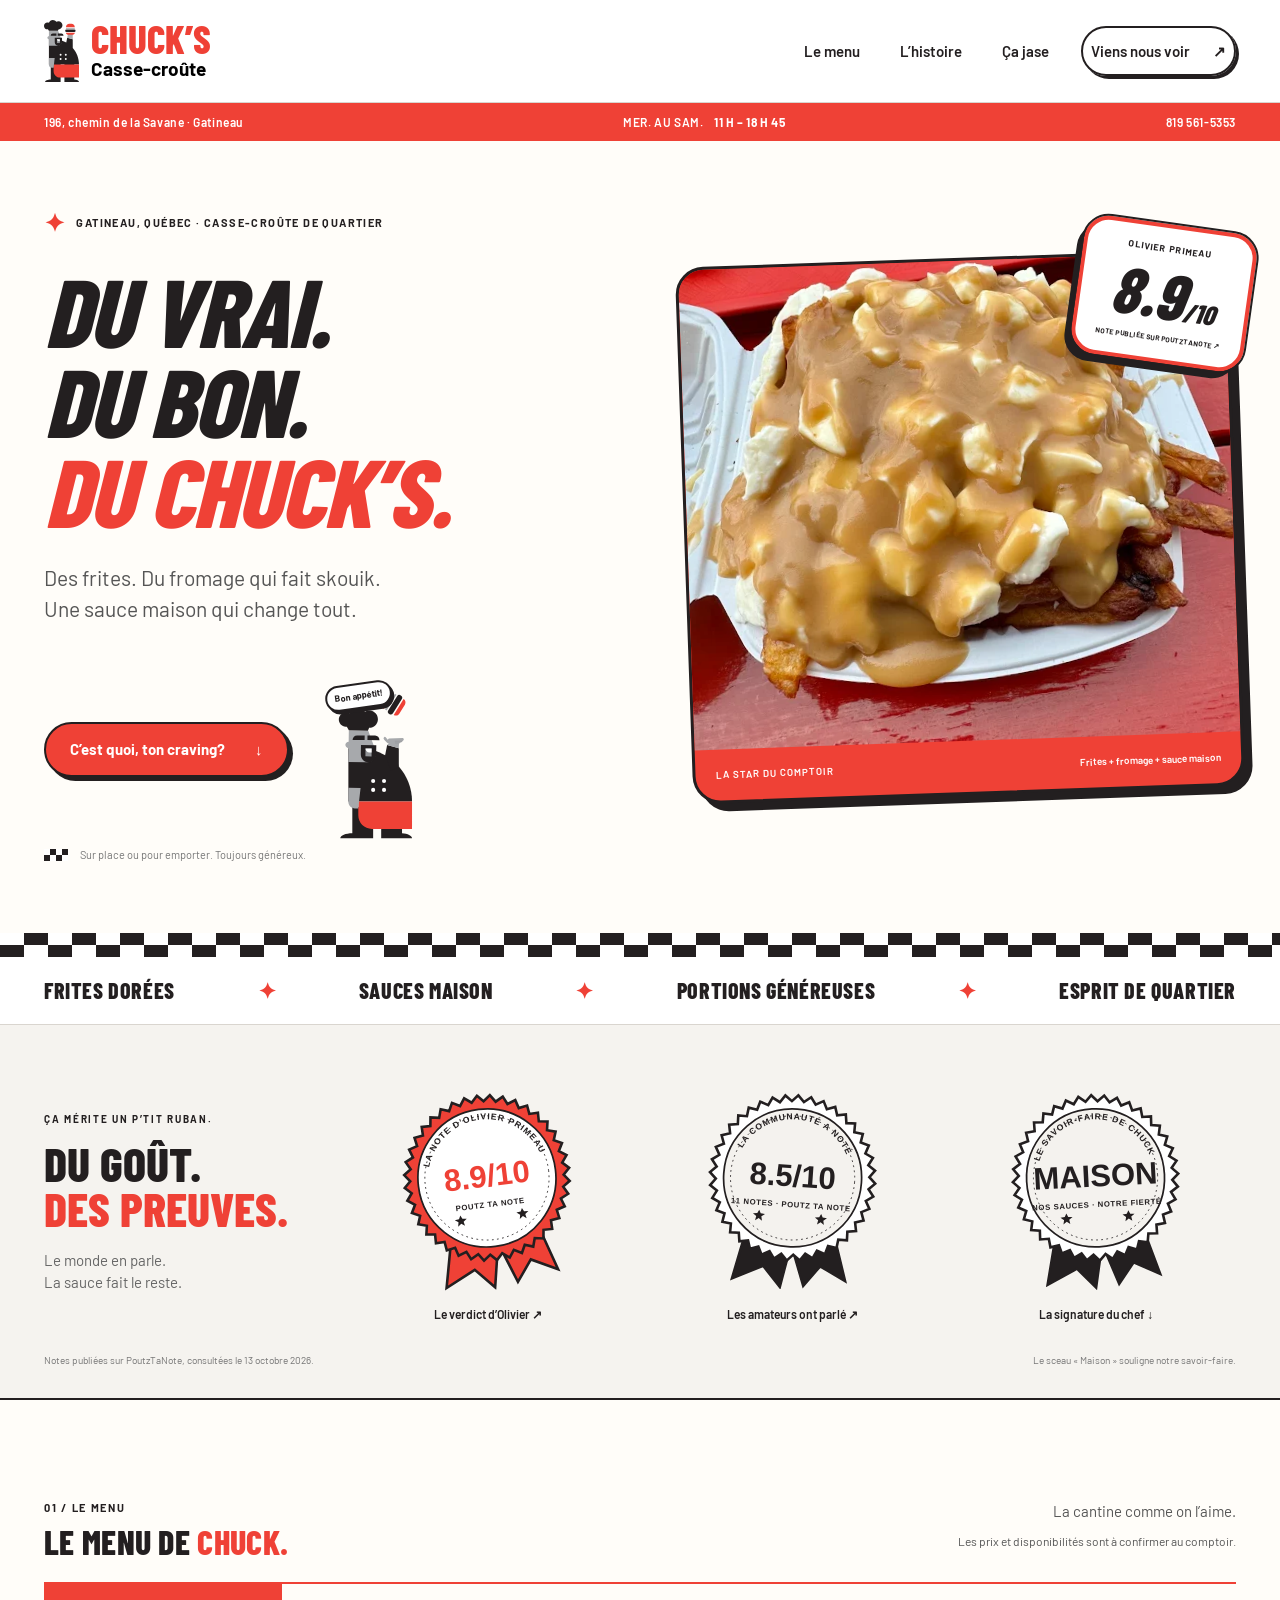
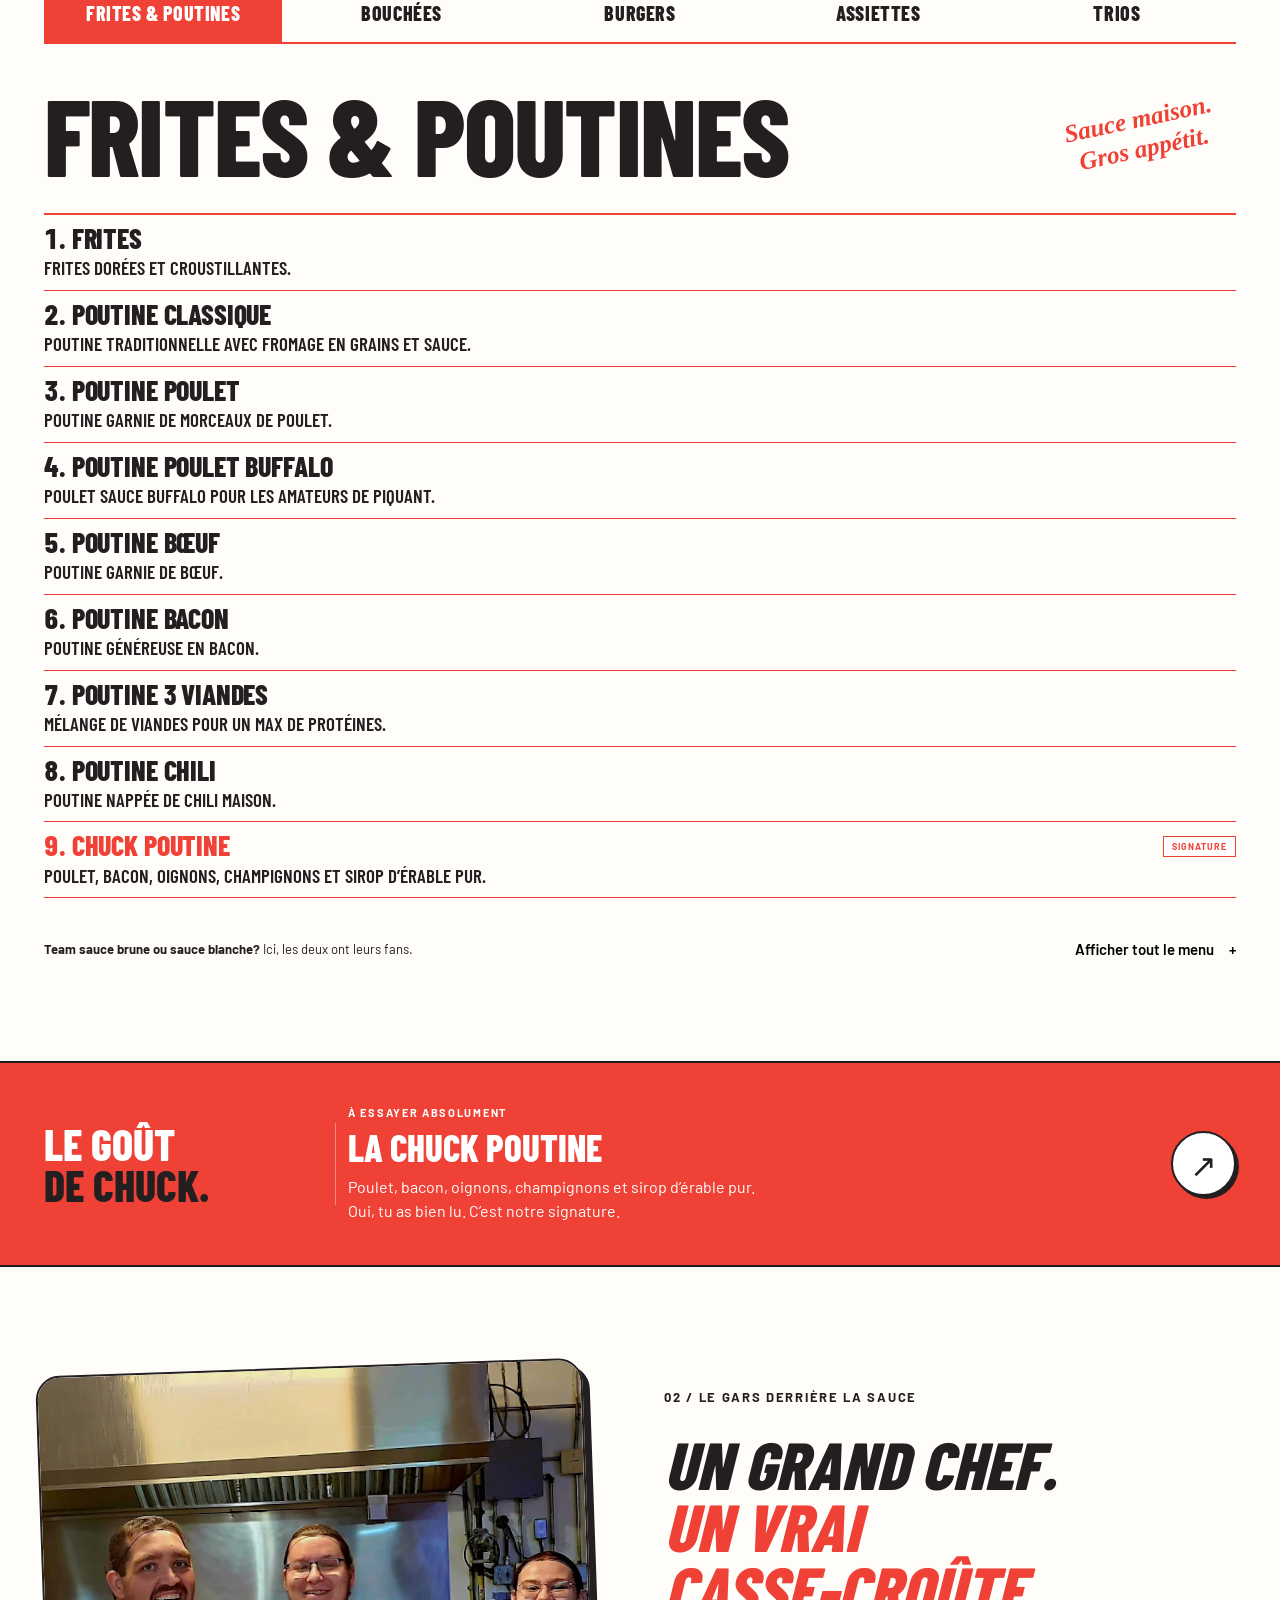
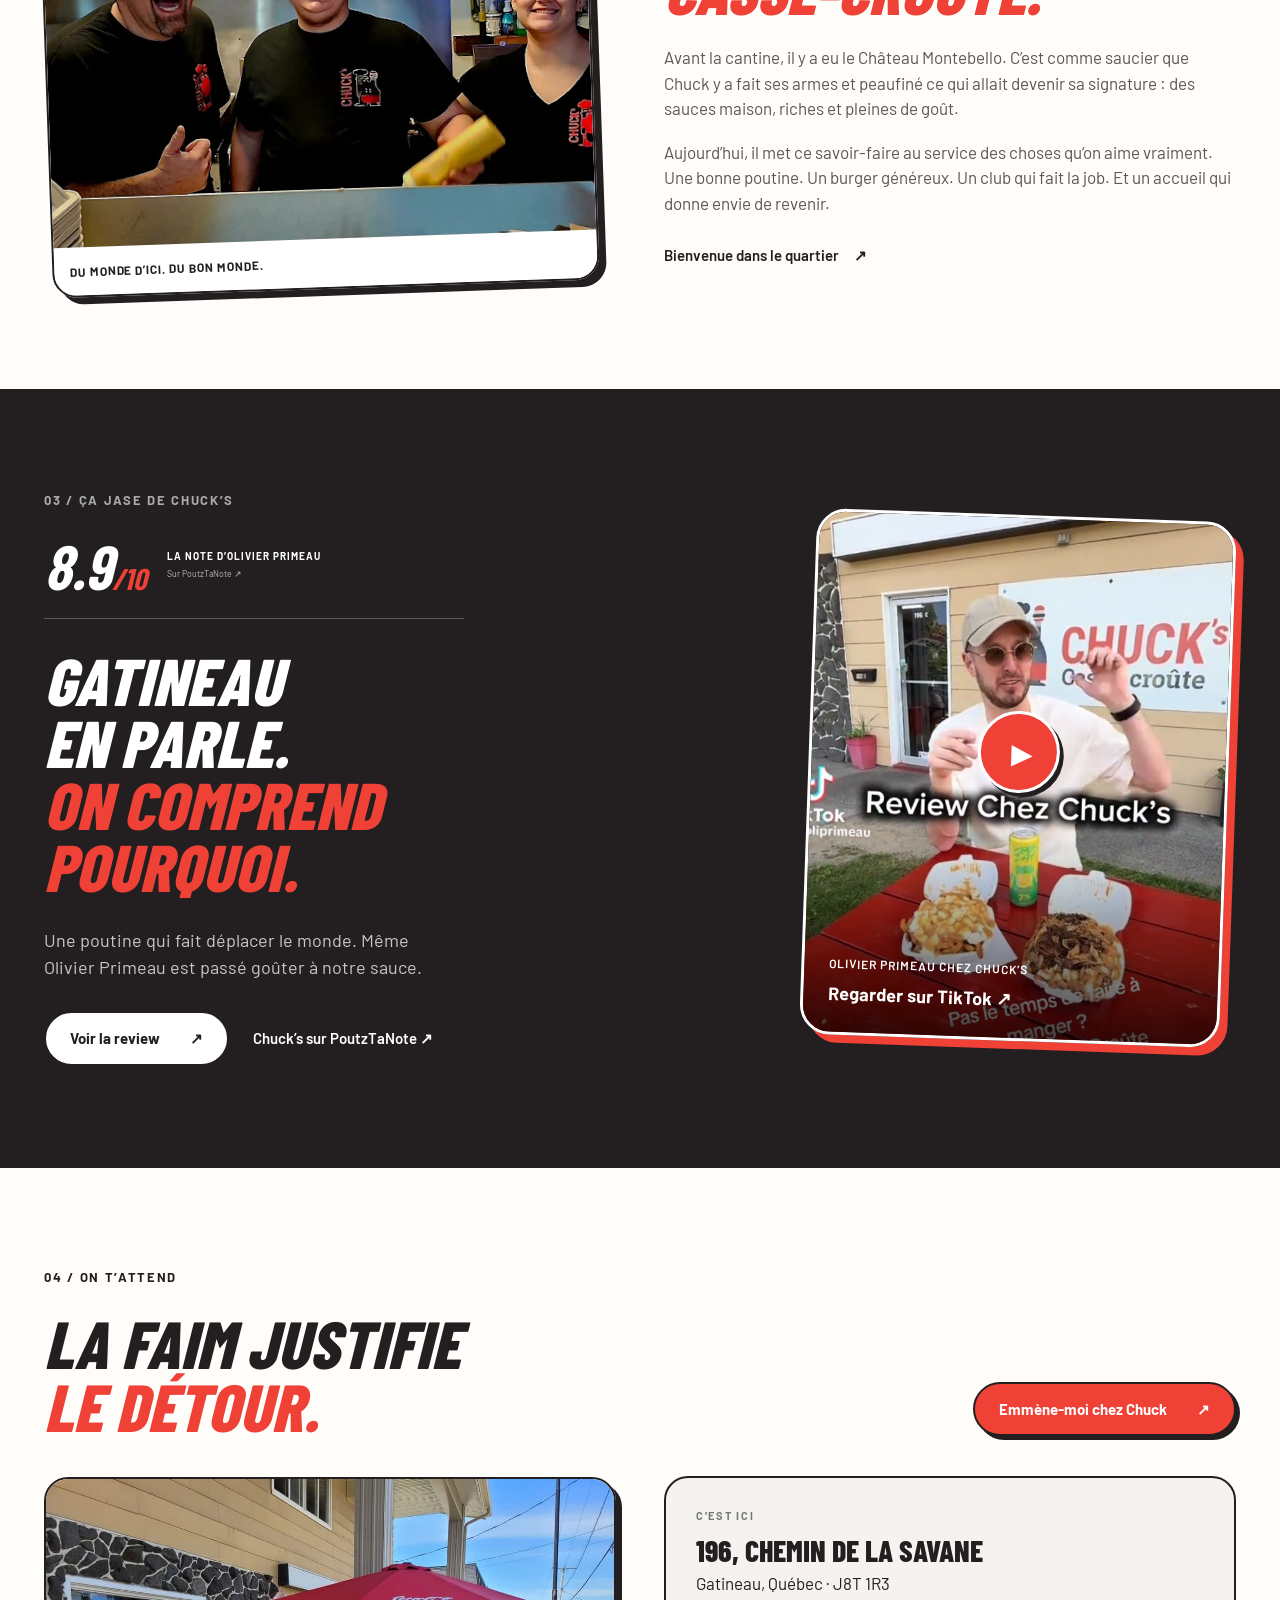
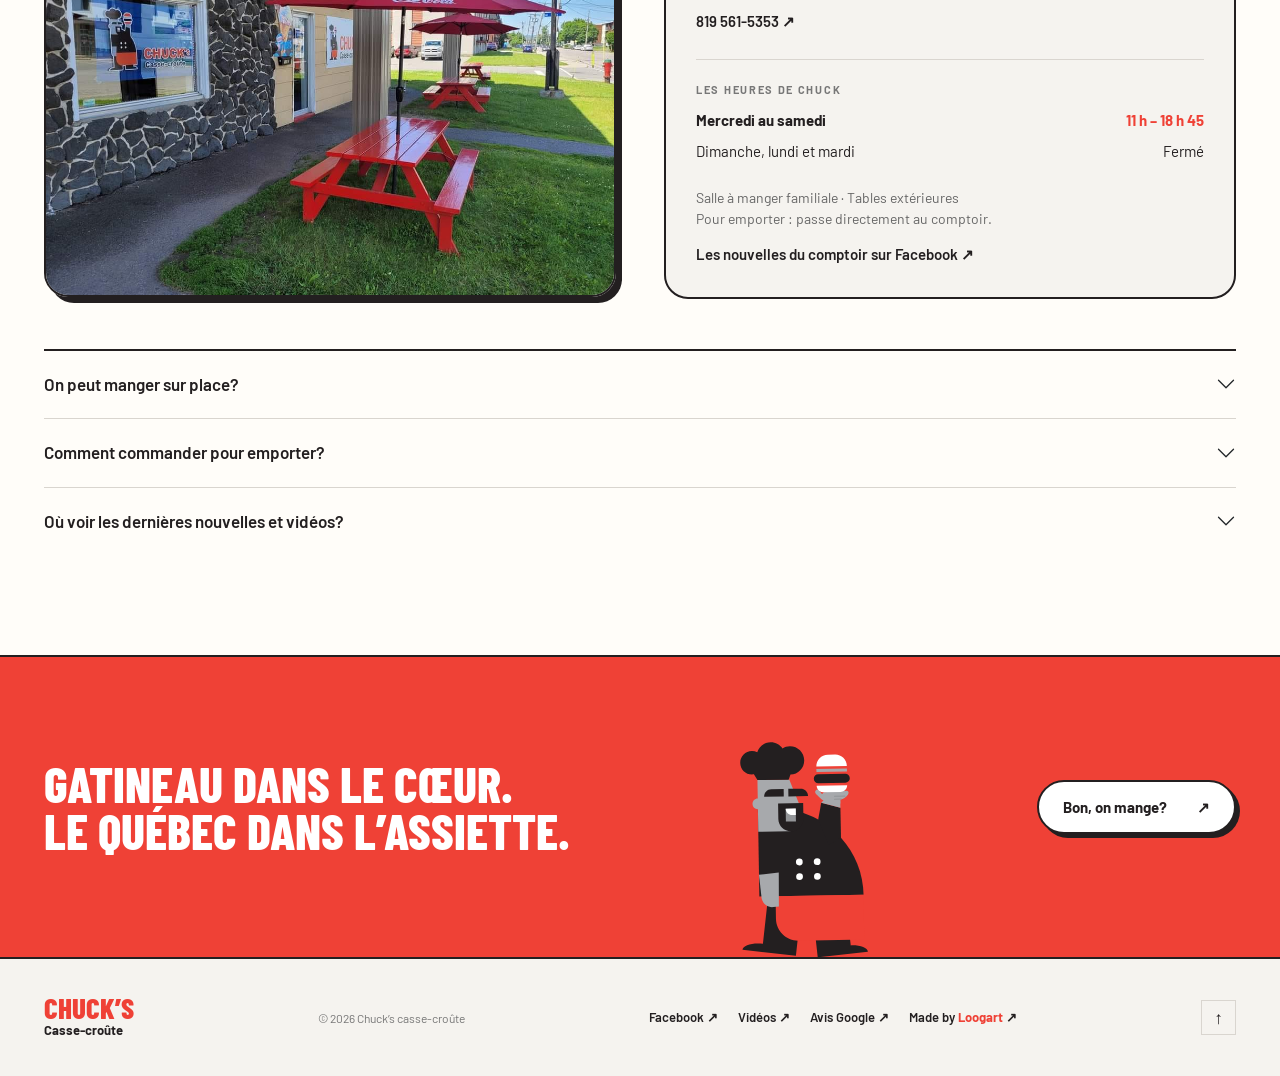
==== index.html @ 61b22433 "Launch Chuck’s casse-croûte website with animated branding" ====
<!doctype html>
<html lang="fr-CA">
  <head>
    <meta charset="utf-8">
    <meta name="viewport" content="width=device-width, initial-scale=1">
    <meta name="theme-color" content="#ef4136">
    <title>Chuck’s casse-croûte — Une fierté de l’Outaouais</title>
    <meta name="description" content="Poutines, burgers et sauces maison à Gatineau. Découvrez le menu de Chuck’s au 196 chemin de la Savane. Mercredi au samedi, 11 h à 18 h 45.">
    <link rel="icon" href="assets/chef-original.svg" type="image/svg+xml">
    <link rel="stylesheet" href="vendor/bootstrap/bootstrap.min.css">
    <link rel="stylesheet" href="fonts.css">
    <link rel="stylesheet" href="style.css">
    <script type="application/ld+json">{"@context": "https://schema.org", "@type": "Restaurant", "name": "Chuck’s casse-croûte", "servesCuisine": "Québécoise", "telephone": "+1-819-561-5353", "address": {"@type": "PostalAddress", "streetAddress": "196 chemin de la Savane", "addressLocality": "Gatineau", "addressRegion": "QC", "postalCode": "J8T 1R3", "addressCountry": "CA"}, "openingHoursSpecification": {"@type": "OpeningHoursSpecification", "dayOfWeek": ["Wednesday", "Thursday", "Friday", "Saturday"], "opens": "11:00", "closes": "18:45"}, "sameAs": ["https://www.facebook.com/chuckscassecroute"]}</script>
    <noscript>
      <style>.menu-tabs,#all-menu,.motion-toggle{display:none!important}.tab-content>.tab-pane,.menu-panel-title[hidden]{display:block!important;opacity:1!important}.navbar-collapse{display:block!important}.accordion-collapse{display:block!important}</style>
    </noscript>
  </head>
  <body>
    <a class="skip" href="#menu">Aller au menu</a>
    <!-- NAVIGATION: Bootstrap navbar and mobile collapse -->
    <header class="site-header sticky-top">
      <nav class="navbar navbar-expand-lg" aria-label="Navigation principale">
        <div class="container">
          <a class="navbar-brand brand" href="#" aria-label="Chuck’s casse-croûte, accueil">
            <span class="brand-character"><img class="brand-chef brand-chef-still" src="assets/chef-original.svg" alt="" width="35" height="62"><img class="brand-chef brand-chef-hover" src="assets/chef-hover.svg" alt="" aria-hidden="true" width="35" height="62"></span>
            <span><b>CHUCK’S</b><small>Casse-croûte</small></span>
          </a>
          <button class="navbar-toggler" type="button" data-bs-toggle="collapse" data-bs-target="#main-nav" aria-controls="main-nav" aria-expanded="false" aria-label="Ouvrir la navigation"><span class="navbar-toggler-icon"></span></button>
          <div class="collapse navbar-collapse" id="main-nav">
            <ul class="navbar-nav ms-auto align-items-lg-center gap-lg-4">
              <li class="nav-item"><a class="nav-link" href="#menu">Le menu</a></li>
              <li class="nav-item"><a class="nav-link" href="#histoire">L’histoire</a></li>
              <li class="nav-item"><a class="nav-link" href="#ca-jase">Ça jase</a></li>
              <li class="nav-item"><a class="nav-link nav-visit" href="#visite">Viens nous voir <span>↗</span></a></li>
            </ul>
          </div>
        </div>
      </nav>
    </header>
    <div class="hours-strip">
      <div class="container"><span>196, chemin de la Savane · Gatineau</span><span>MER. AU SAM. <b>11 H – 18 H 45</b></span><a href="tel:+18195615353">819 561-5353</a></div>
    </div>
    <main>
      <!-- HERO: headline, photo and mascot -->
    <section class="hero">
        <div class="container">
          <div class="row align-items-center g-4 g-lg-5">
            <div class="col-lg-6 hero-copy">
              <p class="eyebrow"><span class="star">✦</span> GATINEAU, QUÉBEC · CASSE-CROÛTE DE QUARTIER</p>
              <h1>DU VRAI.<br>DU BON.<br><span>DU CHUCK’S.</span></h1>
              <p class="lead">Des frites. Du fromage qui fait skouik.<br>Une sauce maison qui change tout.</p>
              <div class="hero-actions"><a class="btn btn-chuck-red" href="#menu">C’est quoi, ton craving? <span>↓</span></a>
                <div class="chef-hero">
                  <img src="assets/chef-animated.svg?v=5" data-chef-animated="assets/chef-animated.svg?v=5" data-chef-still="assets/chef-still.svg" alt="Le chef Chuck marche et lance son burger en l’air" width="165" height="300">
                  <span>Bon appétit!</span>
                </div>
              </div>
              <div class="hero-note"><span class="tiny-checker"></span> Sur place ou pour emporter. Toujours généreux.</div>
            </div>
            <div class="col-lg-6">
              <div class="hero-visual">
                <div class="photo-frame">
                  <img class="hero-food" src="assets/poutine.png" alt="Poutine Chuck’s, fromage en grains et sauce maison, sur une table rouge" fetchpriority="high">
                  <div class="photo-caption">LA STAR DU COMPTOIR <span>Frites + fromage + sauce maison</span></div>
                </div>
                <a class="rating-bubble" href="https://poutztanote.ca/restaurant/chucks-casse-croute/" target="_blank" rel="noopener noreferrer" aria-label="Note d’Olivier Primeau : 8.9 sur 10 sur PoutzTaNote"><span>OLIVIER PRIMEAU</span><strong>8.9<span>/10</span></strong><small>NOTE PUBLIÉE SUR POUTZTANOTE ↗</small></a>
              </div>
            </div>
          </div>
        </div>
      </section>
      <div class="checker" aria-hidden="true"></div>
      <div class="manifesto">
        <div class="container"><span>FRITES DORÉES</span><i>✦</i><span>SAUCES MAISON</span><i>✦</i><span>PORTIONS GÉNÉREUSES</span><i>✦</i><span>ESPRIT DE QUARTIER</span></div>
      </div>
      <!-- RECOGNITION: sourced ratings and brand seals -->
    <section class="recognition" id="recognition" aria-label="Les notes et le savoir-faire de Chuck’s">
        <div class="container">
          <div class="row align-items-center g-4">
            <div class="col-6 col-lg-3">
              <div class="recognition-copy">
                <p class="eyebrow">ÇA MÉRITE UN P’TIT RUBAN.</p>
                <h2>DU GOÛT.<br><span>DES PREUVES.</span></h2>
                <p>Le monde en parle.<br>La sauce fait le reste.</p>
              </div>
            </div>
            <div class="col-6 col-lg-3"><a class="award" href="https://poutztanote.ca/restaurant/chucks-casse-croute/" target="_blank" rel="noopener noreferrer"><img src="assets/badge-primeau.svg" alt="Olivier Primeau : 8.9 sur 10 sur PoutzTaNote" width="220" height="240"><b>Le verdict d’Olivier ↗</b></a></div>
            <div class="col-6 col-lg-3"><a class="award" href="https://poutztanote.ca/restaurant/chucks-casse-croute/" target="_blank" rel="noopener noreferrer"><img src="assets/badge-community.svg" alt="Communauté PoutzTaNote : 8.5 sur 10, 11 notes" width="220" height="240"><b>Les amateurs ont parlé ↗</b></a></div>
            <div class="col-6 col-lg-3"><a class="award" href="#histoire"><img src="assets/badge-maison.svg" alt="Sauces maison : le savoir-faire de Chuck" width="220" height="240"><b>La signature du chef ↓</b></a></div>
          </div>
        </div>
        <div class="container recognition-source"><span>Notes publiées sur PoutzTaNote, consultées le 13 octobre 2026.</span><span>Le sceau « Maison » souligne notre savoir-faire.</span></div>
      </section>
      <!-- MENU: edit item names and descriptions directly below -->
    <section class="menu-section section" id="menu">
        <div class="container">
          <div class="section-intro">
            <div>
              <p class="eyebrow">01 / LE MENU</p>
              <h2>LE MENU DE <span>CHUCK.</span></h2>
            </div>
            <div class="intro-text">
              <p>La cantine comme on l’aime.</p>
              <small>Les prix et disponibilités sont à confirmer au comptoir.</small>
            </div>
          </div>
          <div class="menu-tabs nav nav-pills" role="tablist" aria-label="Catégories du menu" id="menu-tabs">
            <button id="tab-0" role="tab" aria-controls="panel-0" aria-selected="true" tabindex="0" class="nav-link active" type="button" data-bs-toggle="pill" data-bs-target="#panel-0">Frites & poutines</button>
            <button id="tab-1" role="tab" aria-controls="panel-1" aria-selected="false" tabindex="-1" class="nav-link" type="button" data-bs-toggle="pill" data-bs-target="#panel-1">Bouchées</button>
            <button id="tab-2" role="tab" aria-controls="panel-2" aria-selected="false" tabindex="-1" class="nav-link" type="button" data-bs-toggle="pill" data-bs-target="#panel-2">Burgers</button>
            <button id="tab-3" role="tab" aria-controls="panel-3" aria-selected="false" tabindex="-1" class="nav-link" type="button" data-bs-toggle="pill" data-bs-target="#panel-3">Assiettes</button>
            <button id="tab-4" role="tab" aria-controls="panel-4" aria-selected="false" tabindex="-1" class="nav-link" type="button" data-bs-toggle="pill" data-bs-target="#panel-4">Trios</button>
          </div>
          <div id="menu-panels" class="tab-content">
            <section id="panel-0" class="tab-pane fade menu-panel show active" role="tabpanel" aria-labelledby="tab-0" tabindex="0">
              <div class="menu-category-heading"><h3 class="menu-panel-title">FRITES & POUTINES</h3><p class="menu-category-note">Sauce maison. <br>Gros appétit.</p></div>
              <div class="row g-0 menu-grid">
                <div class="col-12">
                  <article class="menu-item">
                    <h3 class=""><span class="menu-number" aria-hidden="true">1.</span><span class="menu-item-name">Frites</span></h3>
                    <p>Frites dorées et croustillantes.</p>
                  </article>
                </div>
                <div class="col-12">
                  <article class="menu-item">
                    <h3 class=""><span class="menu-number" aria-hidden="true">2.</span><span class="menu-item-name">Poutine classique</span></h3>
                    <p>Poutine traditionnelle avec fromage en grains et sauce.</p>
                  </article>
                </div>
                <div class="col-12">
                  <article class="menu-item">
                    <h3 class=""><span class="menu-number" aria-hidden="true">3.</span><span class="menu-item-name">Poutine poulet</span></h3>
                    <p>Poutine garnie de morceaux de poulet.</p>
                  </article>
                </div>
                <div class="col-12">
                  <article class="menu-item">
                    <h3 class=""><span class="menu-number" aria-hidden="true">4.</span><span class="menu-item-name">Poutine poulet Buffalo</span></h3>
                    <p>Poulet sauce Buffalo pour les amateurs de piquant.</p>
                  </article>
                </div>
                <div class="col-12">
                  <article class="menu-item">
                    <h3 class=""><span class="menu-number" aria-hidden="true">5.</span><span class="menu-item-name">Poutine bœuf</span></h3>
                    <p>Poutine garnie de bœuf.</p>
                  </article>
                </div>
                <div class="col-12">
                  <article class="menu-item">
                    <h3 class=""><span class="menu-number" aria-hidden="true">6.</span><span class="menu-item-name">Poutine bacon</span></h3>
                    <p>Poutine généreuse en bacon.</p>
                  </article>
                </div>
                <div class="col-12">
                  <article class="menu-item">
                    <h3 class=""><span class="menu-number" aria-hidden="true">7.</span><span class="menu-item-name">Poutine 3 viandes</span></h3>
                    <p>Mélange de viandes pour un max de protéines.</p>
                  </article>
                </div>
                <div class="col-12">
                  <article class="menu-item">
                    <h3 class=""><span class="menu-number" aria-hidden="true">8.</span><span class="menu-item-name">Poutine chili</span></h3>
                    <p>Poutine nappée de chili maison.</p>
                  </article>
                </div>
                <div class="col-12">
                  <article class="menu-item">
                    <h3 class="special"><span class="menu-number" aria-hidden="true">9.</span><span class="menu-item-name">Chuck Poutine</span><span class="badge rounded-pill tag">SIGNATURE</span></h3>
                    <p>Poulet, bacon, oignons, champignons et sirop d’érable pur.</p>
                  </article>
                </div>
              </div>
            </section>
            <section id="panel-1" class="tab-pane fade menu-panel" role="tabpanel" aria-labelledby="tab-1" tabindex="0">
              <div class="menu-category-heading"><h3 class="menu-panel-title">BOUCHÉES</h3><p class="menu-category-note">À partager. <br>Ou pas.</p></div>
              <div class="row g-0 menu-grid">
                <div class="col-12">
                  <article class="menu-item">
                    <h3 class=""><span class="menu-number" aria-hidden="true">1.</span><span class="menu-item-name">Hot-dog</span></h3>
                    <p>Classique incontournable du casse-croûte.</p>
                  </article>
                </div>
                <div class="col-12">
                  <article class="menu-item">
                    <h3 class=""><span class="menu-number" aria-hidden="true">2.</span><span class="menu-item-name">Hot-dog fromage</span></h3>
                    <p>Hot-dog garni de fromage fondant.</p>
                  </article>
                </div>
                <div class="col-12">
                  <article class="menu-item">
                    <h3 class=""><span class="menu-number" aria-hidden="true">3.</span><span class="menu-item-name">Hot-dog fromage bacon</span></h3>
                    <p>Hot-dog avec fromage et bacon croustillant.</p>
                  </article>
                </div>
                <div class="col-12">
                  <article class="menu-item">
                    <h3 class="special"><span class="menu-number" aria-hidden="true">4.</span><span class="menu-item-name">Chuck-dog</span><span class="badge rounded-pill tag">SIGNATURE</span></h3>
                    <p>Version spéciale de la maison.</p>
                  </article>
                </div>
                <div class="col-12">
                  <article class="menu-item">
                    <h3 class=""><span class="menu-number" aria-hidden="true">5.</span><span class="menu-item-name">Pogo</span></h3>
                    <p>Pogo de style cantine.</p>
                  </article>
                </div>
                <div class="col-12">
                  <article class="menu-item">
                    <h3 class="special"><span class="menu-number" aria-hidden="true">6.</span><span class="menu-item-name">Chuck grilled cheese</span><span class="badge rounded-pill tag">SIGNATURE</span></h3>
                    <p>Grilled cheese façon Chuck.</p>
                  </article>
                </div>
                <div class="col-12">
                  <article class="menu-item">
                    <h3 class=""><span class="menu-number" aria-hidden="true">7.</span><span class="menu-item-name">Rondelles d’oignons</span></h3>
                    <p>Rondelles panées croustillantes.</p>
                  </article>
                </div>
                <div class="col-12">
                  <article class="menu-item">
                    <h3 class=""><span class="menu-number" aria-hidden="true">8.</span><span class="menu-item-name">Bâtonnets de fromage (6)</span></h3>
                    <p>Fromage pané, croustillant.</p>
                  </article>
                </div>
                <div class="col-12">
                  <article class="menu-item">
                    <h3 class=""><span class="menu-number" aria-hidden="true">9.</span><span class="menu-item-name">Bâtonnets de zucchini</span></h3>
                    <p>Zucchini pané et croustillant.</p>
                  </article>
                </div>
                <div class="col-12">
                  <article class="menu-item">
                    <h3 class=""><span class="menu-number" aria-hidden="true">10.</span><span class="menu-item-name">Cornichons frits</span></h3>
                    <p>Cornichons enrobés et frits.</p>
                  </article>
                </div>
                <div class="col-12">
                  <article class="menu-item">
                    <h3 class=""><span class="menu-number" aria-hidden="true">11.</span><span class="menu-item-name">Ailes de poulet</span></h3>
                    <p>Ailes croustillantes, parfaites à partager.</p>
                  </article>
                </div>
                <div class="col-12">
                  <article class="menu-item">
                    <h3 class=""><span class="menu-number" aria-hidden="true">12.</span><span class="menu-item-name">Roulé pizza</span></h3>
                    <p>Roulé façon pizza.</p>
                  </article>
                </div>
                <div class="col-12">
                  <article class="menu-item">
                    <h3 class=""><span class="menu-number" aria-hidden="true">13.</span><span class="menu-item-name">Chili (petit ou grand)</span></h3>
                    <p>Chili réconfortant, idéal en accompagnement.</p>
                  </article>
                </div>
              </div>
            </section>
            <section id="panel-2" class="tab-pane fade menu-panel" role="tabpanel" aria-labelledby="tab-2" tabindex="0">
              <div class="menu-category-heading"><h3 class="menu-panel-title">BURGERS</h3><p class="menu-category-note">Du vrai. <br>Du généreux.</p></div>
              <div class="row g-0 menu-grid">
                <div class="col-12">
                  <article class="menu-item">
                    <h3 class=""><span class="menu-number" aria-hidden="true">1.</span><span class="menu-item-name">Burger classique</span></h3>
                    <p>Burger simple, style casse-croûte.</p>
                  </article>
                </div>
                <div class="col-12">
                  <article class="menu-item">
                    <h3 class=""><span class="menu-number" aria-hidden="true">2.</span><span class="menu-item-name">Burger fromage</span></h3>
                    <p>Burger avec fromage fondant.</p>
                  </article>
                </div>
                <div class="col-12">
                  <article class="menu-item">
                    <h3 class=""><span class="menu-number" aria-hidden="true">3.</span><span class="menu-item-name">Burger fromage et bacon</span></h3>
                    <p>Fromage + bacon croustillant.</p>
                  </article>
                </div>
                <div class="col-12">
                  <article class="menu-item">
                    <h3 class=""><span class="menu-number" aria-hidden="true">4.</span><span class="menu-item-name">Burger champignons Suisse</span></h3>
                    <p>Champignons et fromage Suisse.</p>
                  </article>
                </div>
                <div class="col-12">
                  <article class="menu-item">
                    <h3 class="special"><span class="menu-number" aria-hidden="true">5.</span><span class="menu-item-name">Chuck Burger au poulet</span><span class="badge rounded-pill tag">SIGNATURE</span></h3>
                    <p>Poitrine de poulet, fromage à poutine, bacon, mayo maison.</p>
                  </article>
                </div>
                <div class="col-12">
                  <article class="menu-item">
                    <h3 class="special"><span class="menu-number" aria-hidden="true">6.</span><span class="menu-item-name">Chuck Burger</span><span class="badge rounded-pill tag">SIGNATURE</span></h3>
                    <p>Champignons, oignons, bacon, fromage, mayo maison.</p>
                  </article>
                </div>
              </div>
            </section>
            <section id="panel-3" class="tab-pane fade menu-panel" role="tabpanel" aria-labelledby="tab-3" tabindex="0">
              <div class="menu-category-heading"><h3 class="menu-panel-title">ASSIETTES</h3><p class="menu-category-note">Un bon repas. <br>Point.</p></div>
              <p class="menu-context">Avec frites et salade de chou maison.</p>
              <div class="row g-0 menu-grid">
                <div class="col-12">
                  <article class="menu-item">
                    <h3 class=""><span class="menu-number" aria-hidden="true">1.</span><span class="menu-item-name">Club classique</span></h3>
                    <p>Club sandwich servi avec frites et salade de chou.</p>
                  </article>
                </div>
                <div class="col-12">
                  <article class="menu-item">
                    <h3 class="special"><span class="menu-number" aria-hidden="true">2.</span><span class="menu-item-name">Chuck Club</span><span class="badge rounded-pill tag">SIGNATURE</span></h3>
                    <p>Poulet, sauce chili sucrée, Suisse, bacon, laitue.</p>
                  </article>
                </div>
                <div class="col-12">
                  <article class="menu-item">
                    <h3 class=""><span class="menu-number" aria-hidden="true">3.</span><span class="menu-item-name">Club wrap</span></h3>
                    <p>Version wrap du club classique.</p>
                  </article>
                </div>
                <div class="col-12">
                  <article class="menu-item">
                    <h3 class="special"><span class="menu-number" aria-hidden="true">4.</span><span class="menu-item-name">Chuck wrap</span><span class="badge rounded-pill tag">SIGNATURE</span></h3>
                    <p>Wrap garni façon Chuck.</p>
                  </article>
                </div>
                <div class="col-12">
                  <article class="menu-item">
                    <h3 class=""><span class="menu-number" aria-hidden="true">5.</span><span class="menu-item-name">Wrap poulet Buffalo</span></h3>
                    <p>Wrap au poulet sauce Buffalo.</p>
                  </article>
                </div>
                <div class="col-12">
                  <article class="menu-item">
                    <h3 class=""><span class="menu-number" aria-hidden="true">6.</span><span class="menu-item-name">Hamburger steak</span></h3>
                    <p>Hamburger steak servi en assiette.</p>
                  </article>
                </div>
                <div class="col-12">
                  <article class="menu-item">
                    <h3 class=""><span class="menu-number" aria-hidden="true">7.</span><span class="menu-item-name">Doigts de poulet (4)</span></h3>
                    <p>Doigts de poulet avec accompagnements.</p>
                  </article>
                </div>
              </div>
            </section>
            <section id="panel-4" class="tab-pane fade menu-panel" role="tabpanel" aria-labelledby="tab-4" tabindex="0">
              <div class="menu-category-heading"><h3 class="menu-panel-title">TRIOS</h3><p class="menu-category-note">Le trio <br>gagnant.</p></div>
              <p class="menu-context">Petite frite et breuvage inclus. Option : petite poutine.</p>
              <div class="row g-0 menu-grid">
                <div class="col-12">
                  <article class="menu-item">
                    <h3 class=""><span class="menu-number" aria-hidden="true">1.</span><span class="menu-item-name">Trio #1</span></h3>
                    <p>Chuck grilled cheese, petite frites + breuvage. Option : petite poutine.</p>
                  </article>
                </div>
                <div class="col-12">
                  <article class="menu-item">
                    <h3 class=""><span class="menu-number" aria-hidden="true">2.</span><span class="menu-item-name">Trio #2</span></h3>
                    <p>2 hot-dogs ou 2 pogos, petite frites + breuvage. Option : petite poutine.</p>
                  </article>
                </div>
                <div class="col-12">
                  <article class="menu-item">
                    <h3 class=""><span class="menu-number" aria-hidden="true">3.</span><span class="menu-item-name">Trio #3</span></h3>
                    <p>Burger classique, petite frites + breuvage. Option : petite poutine.</p>
                  </article>
                </div>
                <div class="col-12">
                  <article class="menu-item">
                    <h3 class=""><span class="menu-number" aria-hidden="true">4.</span><span class="menu-item-name">Trio #4</span></h3>
                    <p>Burger fromage, petite frites + breuvage. Option : petite poutine.</p>
                  </article>
                </div>
              </div>
            </section>
          </div>
          <div class="menu-bottom">
            <span><b>Team sauce brune ou sauce blanche?</b> Ici, les deux ont leurs fans.</span>
            <button id="all-menu" class="text-link">Afficher tout le menu <span>+</span></button>
          </div>
        </div>
      </section>
      <section class="signature section">
        <div class="container">
          <div class="row align-items-center g-4">
            <div class="signature-label col-lg-3 d-none d-lg-block">LE GOÛT<br><span>DE CHUCK.</span></div>
            <div class="col-10 col-lg-8">
              <p class="eyebrow">À ESSAYER ABSOLUMENT</p>
              <h3>LA CHUCK POUTINE</h3>
              <p>Poulet, bacon, oignons, champignons et sirop d’érable pur.<br>Oui, tu as bien lu. C’est notre signature.</p>
            </div>
            <div class="col-2 col-lg-1 d-flex justify-content-end"><a href="#menu" class="round-link" aria-label="Voir le menu de poutines">↗</a></div>
          </div>
        </div>
      </section>
      <!-- STORY: Chuck and the restaurant -->
    <section class="story section" id="histoire">
        <div class="container">
          <div class="row align-items-center g-4 g-lg-5">
            <div class="col-lg-6">
              <div class="story-photo">
                <img src="assets/equipe.png" alt="Chuck et son équipe au casse-croûte" loading="lazy">
                <span>DU MONDE D’ICI. DU BON MONDE.</span>
              </div>
            </div>
            <div class="col-lg-6">
              <div class="story-copy">
                <p class="eyebrow">02 / LE GARS DERRIÈRE LA SAUCE</p>
                <h2>UN GRAND CHEF.<br><span>UN VRAI<br>CASSE-CROÛTE.</span></h2>
                <p>Avant la cantine, il y a eu le Château Montebello. C’est comme saucier que Chuck y a fait ses armes et peaufiné ce qui allait devenir sa signature : des sauces maison, riches et pleines de goût.</p>
                <p>Aujourd’hui, il met ce savoir-faire au service des choses qu’on aime vraiment. Une bonne poutine. Un burger généreux. Un club qui fait la job. Et un accueil qui donne envie de revenir.</p>
                <a class="text-link" href="#visite">Bienvenue dans le quartier <span>↗</span></a>
              </div>
            </div>
          </div>
        </div>
      </section>
      <!-- FEATURED REVIEW: video link and score -->
    <section class="buzz section" id="ca-jase">
        <div class="container">
          <div class="row align-items-center g-4 g-lg-5">
            <div class="col-lg-6 buzz-copy">
              <div>
                <p class="eyebrow">03 / ÇA JASE DE CHUCK’S</p>
                <a class="review-score" href="https://poutztanote.ca/restaurant/chucks-casse-croute/" target="_blank" rel="noopener noreferrer"><strong>8.9<span>/10</span></strong><span>LA NOTE D’OLIVIER PRIMEAU<br><small>Sur PoutzTaNote ↗</small></span></a>
                <h2>GATINEAU<br>EN PARLE.<br><span>ON COMPREND<br>POURQUOI.</span></h2>
                <p>Une poutine qui fait déplacer le monde. Même Olivier Primeau est passé goûter à notre sauce.</p>
                <div class="buzz-links"><a class="btn btn-chuck-light" href="https://www.tiktok.com/@djieeph/video/7528406964968164613" target="_blank" rel="noopener noreferrer">Voir la review <span>↗</span></a><a class="text-link" href="https://poutztanote.ca/restaurant/chucks-casse-croute/" target="_blank" rel="noopener noreferrer">Chuck’s sur PoutzTaNote ↗</a></div>
              </div>
            </div>
            <div class="col-lg-6 d-flex justify-content-lg-end"><a class="video-card" href="https://www.tiktok.com/@djieeph/video/7528406964968164613" target="_blank" rel="noopener noreferrer" aria-label="Regarder la review d’Olivier Primeau sur TikTok"><img src="assets/video.png" alt="Olivier Primeau goûte la poutine devant Chuck’s" loading="lazy"><span class="play">▶</span><span class="video-label">OLIVIER PRIMEAU CHEZ CHUCK’S <b>Regarder sur TikTok ↗</b></span></a></div>
          </div>
        </div>
      </section>
      <!-- VISIT: address, hours, phone and FAQ -->
    <section class="visit section" id="visite">
        <div class="container">
          <div class="section-intro">
            <div>
              <p class="eyebrow">04 / ON T’ATTEND</p>
              <h2>LA FAIM JUSTIFIE<br><span>LE DÉTOUR.</span></h2>
            </div>
            <a class="btn btn-chuck-red" href="https://www.google.com/maps/search/?api=1&amp;query=196+Chemin+de+la+Savane+Gatineau+QC+J8T+1R3" target="_blank" rel="noopener noreferrer">Emmène-moi chez Chuck <span>↗</span></a>
          </div>
          <div class="row align-items-center g-4 g-lg-5">
            <div class="col-lg-6">
              <img src="assets/facade.png" alt="Façade de Chuck’s casse-croûte et tables extérieures" loading="lazy" class="visit-photo img-fluid">
            </div>
            <div class="col-lg-6">
              <div class="visit-details">
                <div>
                  <p class="eyebrow">C’EST ICI</p>
                  <h3>196, CHEMIN DE LA SAVANE</h3>
                  <p>Gatineau, Québec · J8T 1R3</p>
                  <a class="text-link" href="tel:+18195615353">819 561-5353 ↗</a>
                </div>
                <div class="schedule">
                  <p class="eyebrow">LES HEURES DE CHUCK</p>
                  <p><b>Mercredi au samedi</b><strong>11 h – 18 h 45</strong></p>
                  <p><span>Dimanche, lundi et mardi</span><span>Fermé</span></p>
                </div>
                <p class="visit-note">Salle à manger familiale · Tables extérieures<br>Pour emporter : passe directement au comptoir.</p>
                <a href="https://www.facebook.com/chuckscassecroute" target="_blank" rel="noopener noreferrer" class="text-link">Les nouvelles du comptoir sur Facebook ↗</a>
              </div>
            </div>
          </div>
          <div class="accordion accordion-flush faq" id="visit-faq">
            <div class="accordion-item">
              <h3 class="accordion-header">
                <button class="accordion-button collapsed" type="button" data-bs-toggle="collapse" data-bs-target="#faq-answer-0" aria-expanded="false" aria-controls="faq-answer-0">On peut manger sur place?</button>
              </h3>
              <div id="faq-answer-0" class="accordion-collapse collapse" data-bs-parent="#visit-faq">
                <div class="accordion-body">
                  <p>Oui! Installe-toi dans notre salle à manger familiale ou profite de nos tables extérieures.</p>
                </div>
              </div>
            </div>
            <div class="accordion-item">
              <h3 class="accordion-header">
                <button class="accordion-button collapsed" type="button" data-bs-toggle="collapse" data-bs-target="#faq-answer-1" aria-expanded="false" aria-controls="faq-answer-1">Comment commander pour emporter?</button>
              </h3>
              <div id="faq-answer-1" class="accordion-collapse collapse" data-bs-parent="#visit-faq">
                <div class="accordion-body">
                  <p>Passe nous voir au comptoir pendant nos heures d’ouverture, du mercredi au samedi, de 11 h à 18 h 45.</p>
                </div>
              </div>
            </div>
            <div class="accordion-item">
              <h3 class="accordion-header">
                <button class="accordion-button collapsed" type="button" data-bs-toggle="collapse" data-bs-target="#faq-answer-2" aria-expanded="false" aria-controls="faq-answer-2">Où voir les dernières nouvelles et vidéos?</button>
              </h3>
              <div id="faq-answer-2" class="accordion-collapse collapse" data-bs-parent="#visit-faq">
                <div class="accordion-body">
                  <p>Retrouve Chuck’s sur <a href="https://www.facebook.com/chuckscassecroute" target="_blank" rel="noopener noreferrer">Facebook</a> et découvre <a href="https://www.facebook.com/chuckscassecroute/videos" target="_blank" rel="noopener noreferrer">nos vidéos</a>.</p>
                </div>
              </div>
            </div>
          </div>
        </div>
      </section>
      <section class="closing">
        <div class="container">
          <p>GATINEAU DANS LE CŒUR.<br>LE QUÉBEC DANS L’ASSIETTE.</p>
          <img src="assets/chef-animated-footer.svg?v=5" data-chef-animated="assets/chef-animated-footer.svg?v=5" data-chef-still="assets/chef-still-footer.svg" alt="Chuck et son burger animé" loading="lazy">
          <a href="#menu" class="btn btn-chuck-light">Bon, on mange? <span>↗</span></a>
        </div>
      </section>
    </main>
    <!-- FOOTER: social links and Made by Loogart credit -->
    <footer>
      <div class="container">
        <a class="footer-wordmark" href="#">CHUCK’S <small>Casse-croûte</small></a>
        <span>© <span id="year">2026</span> Chuck’s casse-croûte</span>
        <div class="footer-links"><a href="https://www.facebook.com/chuckscassecroute" target="_blank" rel="noopener noreferrer">Facebook ↗</a><a href="https://www.facebook.com/chuckscassecroute/videos" target="_blank" rel="noopener noreferrer">Vidéos ↗</a><a href="https://share.google/MH1O5rEseR35d5RUn" target="_blank" rel="noopener noreferrer">Avis Google ↗</a><a class="made-by" href="https://loogart.com/" target="_blank" rel="noopener noreferrer">Made by <strong>Loogart</strong> ↗</a></div>
        <a href="#" class="back-top" aria-label="Retour en haut">↑</a>
      </div>
    </footer>
    <script src="vendor/bootstrap/bootstrap.bundle.min.js"></script>
    <script src="script.js"></script>
  </body>
</html>
---- fonts.css ----
@font-face {
  font-family: 'Barlow';
  font-style: normal;
  font-weight: 400;
  font-display: swap;
  src: url(assets/7cHpv4kjgoGqM7EPCw.ttf) format('truetype');
}
@font-face {
  font-family: 'Barlow';
  font-style: normal;
  font-weight: 500;
  font-display: swap;
  src: url(assets/7cHqv4kjgoGqM7E3_-gc4A.ttf) format('truetype');
}
@font-face {
  font-family: 'Barlow';
  font-style: normal;
  font-weight: 600;
  font-display: swap;
  src: url(assets/7cHqv4kjgoGqM7E30-8c4A.ttf) format('truetype');
}
@font-face {
  font-family: 'Barlow';
  font-style: normal;
  font-weight: 700;
  font-display: swap;
  src: url(assets/7cHqv4kjgoGqM7E3t-4c4A.ttf) format('truetype');
}
@font-face {
  font-family: 'Barlow Condensed';
  font-style: normal;
  font-weight: 600;
  font-display: swap;
  src: url(assets/HTxwL3I-JCGChYJ8VI-L6OO_au7B4873_3E.ttf) format('truetype');
}
@font-face {
  font-family: 'Barlow Condensed';
  font-style: normal;
  font-weight: 700;
  font-display: swap;
  src: url(assets/HTxwL3I-JCGChYJ8VI-L6OO_au7B46r2_3E.ttf) format('truetype');
}
@font-face {
  font-family: 'Barlow Condensed';
  font-style: normal;
  font-weight: 800;
  font-display: swap;
  src: url(assets/HTxwL3I-JCGChYJ8VI-L6OO_au7B47b1_3E.ttf) format('truetype');
}
---- style.css ----
/* Chuck’s brand theme. Layout and interactive components use Bootstrap 5.3.8. */

/* 1. Colours, type and shared spacing */
:root {
  --chuck-red: #ef4136;
  --chuck-ink: #231f20;
  --chuck-paper: #f5f3ef;
  --chuck-line: #d9d5cf;
  --bs-body-font-family: Barlow, Arial, sans-serif;
  --bs-body-color: var(--chuck-ink);
  --bs-body-bg: #fffdf9;
  --bs-link-color: var(--chuck-ink);
}
html { scroll-behavior: smooth; scroll-padding-top: 110px; }
body { font-size: 17px; line-height: 1.5; }
a { color: inherit; text-decoration: none; }
img { display: block; max-width: 100%; }
h1, h2, h3, p { margin: 0; }
h1, h2, h3, .brand b, .manifesto, .signature-label,
.closing p, .footer-wordmark {
  font-family: 'Barlow Condensed', 'Arial Narrow', sans-serif;
  font-weight: 800;
  line-height: .94;
}
h1 { font-size: clamp(72px, 7.5vw, 112px); font-style: italic; letter-spacing: -2px; }
h2 { font-size: clamp(45px, 5.2vw, 72px); font-style: italic; }
h3 { font-size: 30px; }
h1 span, h2 span { color: var(--chuck-red); }
.container { --bs-gutter-x: 3rem; }
.section { padding-block: 100px; }
.eyebrow { font-size: 13px; font-weight: 700; letter-spacing: 1.7px; line-height: 1.4; margin-bottom: 25px; }
.section-intro { display: flex; align-items: flex-end; justify-content: space-between; gap: 40px; margin-bottom: 40px; }
.intro-text { max-width: 390px; color: #555; padding-bottom: 5px; }
.intro-text p { font-size: 18px; margin-bottom: 18px; }
.intro-text small { font-size: 12px; }
.text-link { font-weight: 600; font-size: 15px; display: inline-flex; gap: 15px; align-items: center; }
.text-link:hover { color: var(--chuck-red); }
.skip { position: fixed; top: -80px; z-index: 1200; background: white; padding: 12px; }
.skip:focus { top: 10px; }
a:focus-visible, button:focus-visible { outline: 3px solid var(--chuck-red); outline-offset: 5px; }

/* 2. Bootstrap navbar and branded buttons */
.site-header { background: white; border-bottom: 1px solid var(--chuck-line); }
.site-header .navbar { min-height: 96px; padding-block: 15px; }
.brand { display: flex; gap: 12px; align-items: center; margin: 0; }
.brand b { font-size: 39px; color: var(--chuck-red); display: block; }
.brand small { font-size: 19px; font-weight: 700; display: block; line-height: 1.2; }
.site-header .nav-link { font-size: 15px; font-weight: 600; color: var(--chuck-ink); }
.site-header .nav-link:hover { color: var(--chuck-red); }
.site-header .nav-visit { border: 2px solid var(--chuck-ink); border-radius: 50px; box-shadow: 3px 3px 0 var(--chuck-ink); padding: 12px 20px; }
.nav-visit span { margin-left: 20px; }
.navbar-toggler { border: 1px solid var(--chuck-line); padding: 7px; }
.navbar-toggler-icon { width: 22px; height: 22px; }
.hours-strip { background: var(--chuck-red); color: white; font-size: 12px; font-weight: 600; letter-spacing: .6px; }
.hours-strip .container { display: flex; justify-content: space-between; gap: 15px; padding-block: 10px; }
.hours-strip b { margin-left: 8px; }
.btn-chuck-red, .btn-chuck-light {
  --bs-btn-border-color: var(--chuck-ink);
  --bs-btn-hover-border-color: var(--chuck-ink);
  --bs-btn-active-border-color: var(--chuck-ink);
  border: 2px solid var(--chuck-ink);
  border-radius: 50px;
  box-shadow: 4px 4px 0 var(--chuck-ink);
  padding: 14px 24px;
  display: inline-flex;
  align-items: center;
  justify-content: space-between;
  gap: 30px;
  font-size: 15px;
  font-weight: 700;
  transition: transform .2s, box-shadow .2s;
}
.btn-chuck-red { --bs-btn-bg: var(--chuck-red); --bs-btn-color: white; --bs-btn-hover-bg: #d52f25; --bs-btn-hover-color: white; --bs-btn-active-bg: #d52f25; --bs-btn-active-color: white; }
.btn-chuck-light { --bs-btn-bg: white; --bs-btn-color: var(--chuck-ink); --bs-btn-hover-bg: var(--chuck-paper); --bs-btn-hover-color: var(--chuck-ink); --bs-btn-active-bg: var(--chuck-paper); }
.btn-chuck-red:hover, .btn-chuck-light:hover { transform: translate(2px, 2px); box-shadow: 2px 2px 0 var(--chuck-ink); }

/* 3. Hero photo, rating bubble and animated mascot */
.hero { padding-block: 80px 90px; }
.hero-copy { padding-right: 25px; }
.hero .eyebrow { display: flex; align-items: center; gap: 10px; font-size: 11px; letter-spacing: 1.4px; }
.star { color: var(--chuck-red); font-size: 25px; }
.lead { font-size: 21px; line-height: 1.5; margin: 26px 0 30px; color: #555; font-weight: 400; }
.hero-actions { display: flex; align-items: center; gap: 24px; flex-wrap: wrap; }
.hero-note { display: flex; gap: 12px; font-size: 11px; color: #777; margin-top: 33px; align-items: center; }
.tiny-checker { width: 24px; height: 12px; background: repeating-conic-gradient(var(--chuck-ink) 0 25%, white 0 50%) 0 / 12px 12px; }
.hero-visual { position: relative; margin-left: 20px; margin-bottom: 15px; }
.photo-frame { border: 3px solid var(--chuck-ink); border-radius: 28px; overflow: hidden; transform: rotate(-2deg); box-shadow: 8px 8px 0 var(--chuck-ink); background: var(--chuck-red); }
.hero-food { height: 480px; width: 100%; object-fit: cover; }
.photo-caption { color: white; font-size: 10px; letter-spacing: 1px; padding: 18px 20px; display: flex; justify-content: space-between; gap: 10px; font-weight: 600; }
.photo-caption span { letter-spacing: 0; }
.rating-bubble { position: absolute; top: -34px; right: -15px; z-index: 2; background: white; border: 4px solid var(--chuck-red); outline: 2px solid var(--chuck-ink); border-radius: 25px; box-shadow: -6px 8px 0 var(--chuck-ink); transform: rotate(8deg); padding: 16px 20px; display: flex; flex-direction: column; align-items: center; min-width: 174px; line-height: 1.1; }
.rating-bubble > span { font-size: 9px; letter-spacing: 1px; font-weight: 700; }
.rating-bubble > strong { font-family: 'Barlow Condensed'; font-size: 65px; font-weight: 800; font-style: italic; margin: 4px 0 6px; }
.rating-bubble strong span { font-size: 27px; }
.rating-bubble small { font-size: 7px; letter-spacing: .5px; font-weight: 700; }
.chef-hero { position: absolute; width: 185px; left: -65px; bottom: -40px; z-index: 3; }
.chef-hero img { height: 335px; width: 185px; }
.chef-hero span { position: absolute; top: 100px; left: -24px; z-index: 4; border: 2px solid var(--chuck-ink); background: white; border-radius: 15px; padding: 7px 12px; box-shadow: 2px 3px 0 var(--chuck-ink); font-size: 13px; font-weight: 700; transform: rotate(-8deg); }
.checker { height: 24px; background: repeating-conic-gradient(var(--chuck-ink) 0 25%, white 0 50%) 0 / 48px 48px; }
.manifesto { background: white; border-bottom: 1px solid var(--chuck-line); font-size: 22px; letter-spacing: .6px; }
.manifesto .container { display: flex; align-items: center; justify-content: space-between; gap: 20px; padding-block: 23px; }
.manifesto i { font-style: normal; color: var(--chuck-red); }

/* 4. Recognition seals */
.recognition { background: var(--chuck-paper); padding: 58px 0 30px; border-bottom: 2px solid var(--chuck-ink); }
.recognition-copy .eyebrow { font-size: 10px; margin-bottom: 15px; }
.recognition-copy h2 { font-size: 48px; font-style: normal; }
.recognition-copy > p:last-child { font-size: 15px; margin-top: 18px; color: #666; }
.award { display: flex; flex-direction: column; align-items: center; gap: 15px; transition: transform .25s; }
.recognition .col-lg-3:nth-child(2) img { transform: rotate(-7deg); }
.recognition .col-lg-3:nth-child(3) img { transform: rotate(4deg); }
.recognition .col-lg-3:nth-child(4) img { transform: rotate(-3deg); }
.award:hover { transform: translateY(-5px); }
.award img { width: 190px; height: 207px; }
.award b { font-size: 12px; font-weight: 600; text-align: center; }
.recognition-source { display: flex; justify-content: space-between; gap: 20px; font-size: 10px; color: #777; margin-top: 30px; }

/* 5. Bootstrap menu tabs and editable menu entries */
.menu-tabs { border: 2px solid var(--chuck-ink); border-radius: 50px; padding: 6px; display: inline-flex; flex-wrap: nowrap; background: white; gap: 5px; box-shadow: 3px 4px 0 var(--chuck-ink); margin-bottom: 34px; max-width: 100%; }
.menu-tabs .nav-link { border-radius: 50px; padding: 12px 22px; font-size: 16px; color: var(--chuck-ink); font-weight: 700; white-space: nowrap; }
.menu-tabs .nav-link.active { background: var(--chuck-red); color: white; }
.menu-tabs .nav-link:hover:not(.active) { color: var(--chuck-red); }
.menu-item { height: 100%; padding: 24px 20px; background: var(--chuck-paper); border-bottom: 1px solid var(--chuck-line); border-radius: 10px; }
.menu-item h3 { font-size: 26px; font-weight: 700; line-height: 1.1; display: flex; justify-content: space-between; align-items: center; gap: 10px; }
.menu-item p { font-size: 14px; color: #6b6967; margin-top: 7px; }
.special { color: var(--chuck-red); }
.tag { font-family: Barlow, Arial, sans-serif; font-size: 9px; letter-spacing: .8px; color: var(--chuck-red); background: white; border: 1px solid var(--chuck-red); padding: 4px 8px; }
.menu-bottom { display: flex; justify-content: space-between; align-items: center; margin-top: 30px; gap: 20px; font-size: 13px; }
.menu-bottom button { border: 0; background: none; padding: 0; }
.menu-panel-title { font-size: 32px; margin: 35px 0 10px; }
.menu-context { font-size: 14px; color: #666; margin: 0 0 20px; }
.all-menu-open > .tab-pane { display: block; opacity: 1; }

/* 6. Signature, story and featured review */
.signature { background: var(--chuck-red); color: white; padding-block: 42px; border-block: 2px solid var(--chuck-ink); }
.signature-label { font-size: 44px; border-right: 1px solid #ffffff65; }
.signature-label span { color: var(--chuck-ink); }
.signature .eyebrow { font-size: 11px; margin-bottom: 10px; }
.signature h3 { font-size: 37px; margin-bottom: 10px; }
.signature p:not(.eyebrow) { font-size: 16px; }
.round-link { background: white; border: 2px solid var(--chuck-ink); color: var(--chuck-ink); border-radius: 50%; width: 65px; height: 65px; display: grid; place-items: center; font-size: 32px; box-shadow: 3px 3px 0 var(--chuck-ink); }
.story-photo { border: 2px solid var(--chuck-ink); border-radius: 24px; overflow: hidden; box-shadow: 7px 7px 0 var(--chuck-ink); transform: rotate(-2deg); margin-right: 25px; }
.story-photo img { width: 100%; height: 470px; object-fit: cover; }
.story-photo span { display: block; background: white; padding: 15px; font-size: 12px; letter-spacing: 1px; font-weight: 700; }
.story-copy h2 { margin-bottom: 26px; }
.story-copy > p:not(.eyebrow) { margin-bottom: 18px; font-size: 17px; color: #5a5756; }
.story-copy > a { margin-top: 10px; }
.buzz { background: var(--chuck-ink); color: white; border-block: 2px solid var(--chuck-ink); }
.buzz .eyebrow { color: #aaa; }
.buzz h2 { font-size: 66px; }
.buzz p:not(.eyebrow) { max-width: 380px; margin-top: 30px; color: #c9c6c5; font-size: 18px; }
.buzz-links { display: flex; gap: 24px; flex-wrap: wrap; margin-top: 30px; }
.review-score { display: flex; align-items: center; gap: 20px; margin-bottom: 30px; border-bottom: 1px solid #ffffff40; padding-bottom: 22px; max-width: 420px; }
.review-score strong { font-family: 'Barlow Condensed'; font-size: 62px; line-height: 1; color: white; font-style: italic; }
.review-score strong span { font-size: 30px; color: var(--chuck-red); }
.review-score > span { font-size: 10px; font-weight: 700; letter-spacing: 1px; line-height: 1.7; }
.review-score small { color: #b9b7b4; letter-spacing: 0; font-weight: 400; }
.video-card { position: relative; display: block; width: 100%; max-width: 420px; border: 3px solid white; border-radius: 30px; box-shadow: 8px 8px 0 var(--chuck-red); overflow: hidden; transform: rotate(2deg); margin-right: 8px; }
.video-card img { height: 520px; object-fit: cover; width: 100%; }
.video-card::after { content: ''; position: absolute; inset: 0; background: linear-gradient(transparent 60%, #000b); }
.play { position: absolute; z-index: 2; left: 50%; top: 45%; transform: translate(-50%, -50%); width: 82px; height: 82px; background: var(--chuck-red); border-radius: 50%; display: grid; place-items: center; font-size: 28px; padding-left: 6px; border: 3px solid white; box-shadow: 4px 4px 0 var(--chuck-ink); transition: transform .2s; }
.video-card:hover .play { transform: translate(-50%, -50%) scale(1.1); }
.video-label { position: absolute; bottom: 25px; left: 25px; z-index: 2; font-size: 12px; font-weight: 600; letter-spacing: 1px; }
.video-label b { display: block; font-size: 18px; margin-top: 8px; letter-spacing: 0; }

/* 7. Location and Bootstrap FAQ accordion */
.visit-photo { width: 100%; height: 420px; object-fit: cover; border: 2px solid var(--chuck-ink); border-radius: 24px; box-shadow: 6px 6px 0 var(--chuck-ink); }
.visit-details { padding: 30px; background: var(--chuck-paper); border-radius: 24px; border: 2px solid var(--chuck-ink); }
.visit-details h3 { font-size: 30px; margin-bottom: 7px; }
.visit-details .eyebrow { margin-bottom: 12px; font-size: 11px; color: #777; }
.visit-details .text-link { margin-top: 14px; }
.schedule { border-top: 1px solid var(--chuck-line); margin-top: 25px; padding-top: 22px; }
.schedule p:not(.eyebrow) { display: flex; justify-content: space-between; gap: 10px; font-size: 15px; margin: 8px 0; }
.schedule strong { color: var(--chuck-red); }
.visit-note { font-size: 14px; color: #666; margin-top: 25px; }
.faq { margin-top: 50px; border-top: 2px solid var(--chuck-ink); --bs-accordion-bg: transparent; --bs-accordion-border-color: var(--chuck-line); --bs-accordion-btn-focus-box-shadow: none; --bs-accordion-active-bg: var(--chuck-paper); --bs-accordion-active-color: var(--chuck-ink); }
.faq .accordion-button { padding: 21px 0; font-family: Barlow, Arial, sans-serif; font-size: 17px; font-weight: 600; line-height: 1.5; }
.faq .accordion-button:not(.collapsed) { padding-inline: 15px; }
.faq .accordion-body { padding: 0 15px 20px; color: #666; font-size: 15px; }
.faq .accordion-body a { text-decoration: underline; }

/* 8. Closing strip, footer and motion preference */
.closing { background: var(--chuck-red); color: white; overflow: hidden; border-block: 2px solid var(--chuck-ink); }
.closing .container { display: flex; align-items: center; justify-content: space-between; gap: 25px; position: relative; min-height: 265px; }
.closing p { font-size: 50px; }
.closing img { height: 300px; width: 180px; align-self: flex-end; margin-top: -15px; }
.closing .btn { white-space: nowrap; }
footer { padding-block: 35px; background: var(--chuck-paper); }
footer .container { display: flex; justify-content: space-between; align-items: center; flex-wrap: wrap; gap: 25px; }
footer span { font-size: 12px; color: #777; }
.footer-wordmark { font-size: 29px; color: var(--chuck-red); }
.footer-wordmark small { display: block; font-family: Barlow, Arial, sans-serif; font-size: 13px; color: var(--chuck-ink); line-height: 1.5; }
.footer-links { display: flex; flex-wrap: wrap; gap: 20px; font-size: 13px; font-weight: 600; }
.made-by strong { color: var(--chuck-red); }
.back-top { border: 1px solid var(--chuck-line); width: 35px; height: 35px; display: grid; place-items: center; }
.motion-toggle { position: fixed; bottom: 18px; right: 18px; z-index: 1040; border: 2px solid var(--chuck-ink); border-radius: 50px; background: white; color: var(--chuck-ink); padding: 8px 13px; box-shadow: 2px 3px 0 var(--chuck-ink); font-size: 11px; font-weight: 600; display: flex; align-items: center; gap: 6px; }
.motion-toggle[aria-pressed=true] { background: var(--chuck-paper); }

/* 9. Responsive brand adjustments; the column layout remains Bootstrap’s grid. */
@media (min-width: 1200px) { .container { max-width: 1240px; } }
@media (max-width: 1199.98px) {
  .hero-food { height: 430px; }
  .hero-actions { gap: 17px; }
  .hero-actions .text-link { font-size: 13px; }
  .hero h1 { font-size: 82px; }
  .chef-hero { left: -55px; width: 165px; }
  .chef-hero img { width: 165px; height: 300px; }
  .rating-bubble { right: -10px; min-width: 145px; padding: 13px 15px; }
  .rating-bubble > strong { font-size: 55px; }
  .award img { width: 160px; height: 175px; }
  .recognition-copy h2 { font-size: 42px; }
  .menu-tabs .nav-link { padding-inline: 18px; }
  .buzz h2 { font-size: 60px; }
  .closing p { font-size: 42px; }
}
@media (max-width: 991.98px) {
  html { scroll-padding-top: 95px; }
  .site-header .navbar { min-height: 80px; padding-block: 12px; }
  .brand img { height: 48px; width: 28px; }
  .brand b { font-size: 32px; }
  .brand small { font-size: 16px; }
  .navbar-collapse { padding-top: 20px; }
  .navbar-nav { gap: 10px; padding-bottom: 10px; }
  .nav-visit { display: inline-block; margin-top: 6px; }
  .hero { padding-top: 42px; padding-bottom: 65px; }
  .hero-copy { padding-right: calc(var(--bs-gutter-x) * .5); }
  .hero h1 { font-size: clamp(70px, 12vw, 100px); letter-spacing: -1px; }
  .hero-visual { max-width: 560px; margin: 30px auto 0; }
  .story-photo { margin-right: 8px; }
  .video-card { max-width: 560px; }
  .section-intro { align-items: flex-start; flex-direction: column; gap: 25px; }
  .recognition-source { font-size: 9px; }
  .closing p { font-size: 38px; }
  .closing img { width: 145px; height: 245px; }
}
@media (max-width: 767.98px) {
  .container { --bs-gutter-x: 2.5rem; }
  .section { padding-block: 65px; }
  .hours-strip .container { justify-content: center; font-size: 10px; }
  .hours-strip .container > span:first-child, .hours-strip a { display: none; }
  .hero h1 { font-size: clamp(70px, 16vw, 100px); }
  .hero .eyebrow { font-size: 9px; letter-spacing: .9px; gap: 6px; }
  .lead { font-size: 19px; margin: 24px 0; }
  .hero-note { margin-top: 25px; }
  .hero-visual { margin: 20px 8px 0 27px; }
  .hero-food { height: 360px; }
  .rating-bubble { right: -8px; top: -35px; min-width: 133px; transform: rotate(6deg); padding: 12px; }
  .rating-bubble > strong { font-size: 48px; }
  .rating-bubble strong span { font-size: 23px; }
  .rating-bubble > span { font-size: 8px; }
  .rating-bubble small { font-size: 6px; }
  .chef-hero { width: 160px; left: -44px; bottom: -35px; }
  .chef-hero img { height: 289px; width: 160px; }
  .chef-hero span { top: 82px; left: -8px; font-size: 10px; padding: 5px 9px; }
  .photo-caption { display: block; font-size: 8px; padding: 13px 10px 13px 106px; min-height: 58px; }
  .photo-caption span { display: block; margin-top: 3px; }
  .manifesto .container { display: grid; grid-template-columns: 1fr 1fr; text-align: center; gap: 12px; font-size: 17px; padding-block: 18px; }
  .manifesto i { display: none; }
  .recognition { padding-top: 45px; }
  .recognition-copy h2 { font-size: 40px; }
  .recognition-copy .eyebrow { font-size: 8px; }
  .recognition-copy > p:last-child { font-size: 13px; }
  .award img { width: 145px; height: 158px; }
  .award b { font-size: 10px; }
  .recognition-source { flex-direction: column; gap: 7px; margin-top: 28px; }
  .section-intro h2 { font-size: 55px; }
  .intro-text { max-width: 100%; }
  .menu-tabs { display: flex; border-radius: 16px; padding: 5px; overflow-x: auto; gap: 3px; margin-bottom: 24px; }
  .menu-tabs .nav-link { font-size: 14px; padding: 10px 16px; }
  .menu-item { padding: 21px 16px; }
  .menu-item h3 { font-size: 25px; }
  .menu-bottom { align-items: flex-start; flex-direction: column; gap: 20px; }
  .signature h3 { font-size: 32px; }
  .signature p:not(.eyebrow) { font-size: 14px; }
  .round-link { width: 45px; height: 45px; font-size: 23px; }
  .story-photo img { height: 320px; }
  .story h2 { font-size: 55px; }
  .buzz h2 { font-size: 58px; }
  .buzz-links { gap: 20px; }
  .review-score { gap: 18px; margin-bottom: 26px; }
  .review-score strong { font-size: 56px; }
  .video-card img { height: 420px; }
  .visit-photo { height: 260px; }
  .visit-details { padding: 23px; }
  .visit-details h3 { font-size: 27px; }
  .closing .container { min-height: 260px; display: block; padding-block: 35px; }
  .closing p { font-size: 34px; max-width: 75%; position: relative; z-index: 1; }
  .closing img { position: absolute; right: 0; bottom: 0; height: 230px; width: 138px; margin: 0; }
  .closing .btn { margin-top: 25px; padding: 12px 17px; font-size: 13px; gap: 20px; }
  .footer-links { width: 100%; order: 3; }
  footer .container > span { font-size: 10px; }
  .back-top { margin-left: auto; }
  .motion-toggle { bottom: 12px; right: 12px; padding: 7px 10px; }
  .motion-label { display: none; }
}
@media (prefers-reduced-motion: reduce) {
  html { scroll-behavior: auto; }
  *, *::before, *::after { transition: none !important; animation: none !important; }
}
@media print {
  header, .hours-strip, .hero, .manifesto, .checker, .recognition,
  .signature, .story, .buzz, .visit, .closing, footer,
  .menu-tabs, .menu-bottom, .intro-text, .motion-toggle { display: none !important; }
  .menu-section { padding: 0; }
  .container { width: 100%; max-width: none; }
  .tab-content > .tab-pane { display: block !important; opacity: 1 !important; }
  .menu-grid > div { width: 50%; }
  .menu-item { break-inside: avoid; background: white !important; }
}

/* 10. Clean rating seal, independent hero mascot and viewport reveals */
.rating-bubble::after { content: none; }
.hero { padding-block: 64px 70px; }
.hero-signoff { display: flex; justify-content: space-between; align-items: center; gap: 20px; margin-top: 8px; }
.hero-signoff .hero-note { margin: 0; max-width: 290px; }
.chef-hero { position: relative; flex: 0 0 130px; width: 130px; left: auto; bottom: auto; z-index: auto; }
.chef-hero img { width: 130px; height: 235px; }
.chef-hero span { top: 40px; left: 12px; font-size: 10px; padding: 5px 9px; }

/* Independent translate/scale keep the artwork’s existing rotations intact. */
.reveal-ready {
  opacity: 0;
  translate: 0 22px;
  transition: opacity 420ms cubic-bezier(.16, 1, .3, 1),
              translate 420ms cubic-bezier(.16, 1, .3, 1),
              scale 420ms cubic-bezier(.16, 1, .3, 1);
  transition-delay: var(--reveal-delay, 0ms);
}
.reveal-heading { translate: 0 30px; transition-duration: 360ms; }
.reveal-seal { scale: .96; translate: 0 16px; transition-duration: 440ms; }
.reveal-ready.is-revealed { opacity: 1; translate: 0 0; scale: 1; }
@media (max-width: 767.98px) {
  .hero { padding-top: 42px; padding-bottom: 55px; }
  .hero-signoff { gap: 10px; }
  .hero-signoff .hero-note { max-width: 210px; font-size: 10px; }
  .chef-hero { flex-basis: 115px; width: 115px; }
  .chef-hero img { width: 115px; height: 208px; }
  .chef-hero span { top: 32px; left: 4px; font-size: 9px; }
}
@media (prefers-reduced-motion: reduce) {
  .reveal-ready { opacity: 1 !important; translate: none !important; scale: none !important; transition: none !important; }
}
@media print {
  .reveal-ready { opacity: 1 !important; translate: none !important; scale: none !important; }
}

/* 11. Renzo-inspired menu board: oversized type, numbered rows and red rules. */
.menu-section { background: #fffdf9; }
.menu-section .section-intro { align-items: center; margin-bottom: 24px; }
.menu-section .section-intro .eyebrow { margin-bottom: 10px; font-size: 11px; }
.menu-section .section-intro h2 { font-size: 34px; font-style: normal; letter-spacing: .3px; }
.menu-section .intro-text { text-align: right; }
.menu-section .intro-text p { margin-bottom: 5px; font-size: 15px; }
.menu-tabs { display: flex; border: 0; border-block: 2px solid var(--chuck-red); border-radius: 0; background: transparent; box-shadow: none; padding: 0; gap: 0; margin-bottom: 38px; }
.menu-tabs .nav-link { flex: 1; border-radius: 0; padding: 14px 18px; font-family: 'Barlow Condensed', sans-serif; font-size: 20px; font-weight: 800; letter-spacing: .6px; text-transform: uppercase; }
.menu-tabs .nav-link.active { background: var(--chuck-red); color: white; }
.menu-category-heading { display: flex; align-items: center; justify-content: space-between; gap: 35px; margin-bottom: 28px; }
.menu-panel-title { font-size: clamp(70px, 8.5vw, 120px); font-weight: 800; font-style: normal; line-height: .95; letter-spacing: -1.8px; margin: 0; max-width: 80%; }
.menu-category-note { flex-shrink: 0; color: var(--chuck-red); font: italic 700 25px/1.2 Georgia, serif; text-align: center; transform: rotate(-12deg); padding-inline: 10px; margin-right: 10px; }
.menu-context { margin-bottom: 18px; font-size: 15px; font-weight: 500; }
.menu-grid { border-top: 2px solid var(--chuck-red); }
.menu-item { padding: 9px 0 10px; background: transparent; border-radius: 0; border-bottom: 1px solid var(--chuck-red); height: auto; }
.menu-item h3 { display: flex; justify-content: flex-start; align-items: baseline; gap: 6px; font-size: 28px; font-weight: 800; line-height: 1.04; text-transform: uppercase; letter-spacing: -.15px; }
.menu-number { flex-shrink: 0; font-variant-numeric: tabular-nums; }
.menu-item-name { flex: 1; }
.menu-item p { font-family: 'Barlow Condensed', 'Arial Narrow', sans-serif; font-size: 19px; font-weight: 500; line-height: 1.2; color: var(--chuck-ink); text-transform: uppercase; margin-top: 4px; max-width: 100%; }
.menu-item h3.special { color: var(--chuck-red); }
.menu-item .tag { margin-left: auto; align-self: center; border-radius: 0 !important; padding: 5px 8px; font-size: 9px; letter-spacing: 1px; }
.menu-bottom { padding-top: 10px; }
.all-menu-open > .tab-pane + .tab-pane { padding-top: 65px; }
@media (max-width: 991.98px) {
  .menu-panel-title { font-size: clamp(64px, 10vw, 94px); max-width: 75%; }
  .menu-category-note { font-size: 21px; }
}
@media (max-width: 767.98px) {
  .menu-section .section-intro { gap: 14px; align-items: flex-start; }
  .menu-section .section-intro h2 { font-size: 32px; }
  .menu-section .intro-text { text-align: left; }
  .menu-tabs { margin-bottom: 30px; border-radius: 0; padding: 0; gap: 0; overflow-x: auto; }
  .menu-tabs .nav-link { flex: 0 0 auto; font-size: 17px; padding: 13px 15px; }
  .menu-category-heading { align-items: flex-start; flex-direction: column; gap: 18px; margin-bottom: 25px; }
  .menu-panel-title { font-size: clamp(64px, 15.5vw, 90px); max-width: 100%; letter-spacing: -1px; }
  .menu-category-note { align-self: flex-end; font-size: 18px; margin-right: 5px; padding: 0 3px; }
  .menu-category-note br { display: none; }
  .menu-item { padding: 15px 0; }
  .menu-item h3 { font-size: 26px; gap: 5px; flex-wrap: wrap; }
  .menu-item-name { flex: 1 1 75%; }
  .menu-item p { font-size: 18px; line-height: 1.28; }
  .menu-item .tag { margin-left: 0; margin-top: 2px; }
  .all-menu-open > .tab-pane + .tab-pane { padding-top: 45px; }
}
@media print {
  .menu-category-note { display: none; }
  .menu-panel-title { font-size: 40px; }
  .menu-grid > div { width: 100%; }
  .menu-item p { font-size: 14px; }
  .menu-item h3 { font-size: 20px; }
}

/* 12. Integrated hero mascot, hover logo and a grounded footer character. */
.hero-actions { justify-content: flex-start; align-items: center; gap: 32px; margin-top: 4px; }
.hero-actions .chef-hero { flex: 0 0 110px; width: 110px; }
.hero-actions .chef-hero img { width: 110px; height: 190px; }
.hero-actions .chef-hero span { top: 28px; left: 4px; font-size: 9px; padding: 4px 7px; }
.hero-note { margin-top: 2px; }
.brand-character { position: relative; display: block; width: 35px; height: 62px; overflow: visible; }
.brand-chef { position: absolute; inset: 0; width: 100%; height: 100%; object-fit: contain; transition: opacity 100ms ease-out; }
.brand-chef-hover { opacity: 0; }
.brand:hover .brand-chef-still, .brand:focus-visible .brand-chef-still { opacity: 0; }
.brand:hover .brand-chef-hover, .brand:focus-visible .brand-chef-hover { opacity: 1; }
.brand > span:last-child { transition: translate 180ms cubic-bezier(.16,1,.3,1); }
.brand:hover > span:last-child, .brand:focus-visible > span:last-child { translate: 2px 0; }
.closing img { margin: 0; align-self: flex-end; }
@media (max-width: 991.98px) {
  .brand-character { width: 28px; height: 48px; }
  .brand .brand-character img { width: 100%; height: 100%; }
}
@media (max-width: 767.98px) {
  .hero-actions { gap: 15px; flex-wrap: nowrap; }
  .hero-actions .btn { padding: 13px 18px; gap: 16px; font-size: 13px; }
  .hero-actions .chef-hero { flex-basis: 96px; width: 96px; }
  .hero-actions .chef-hero img { width: 96px; height: 170px; }
  .hero-actions .chef-hero span { top: 25px; left: 0; font-size: 8px; }
  .hero-note { font-size: 10px; }
  .closing img { bottom: 0; }
}
@media (prefers-reduced-motion: reduce) {
  .brand:hover .brand-chef-still, .brand:focus-visible .brand-chef-still { opacity: 1; }
  .brand-chef-hover { display: none; }
  .brand > span:last-child { translate: none !important; }
}
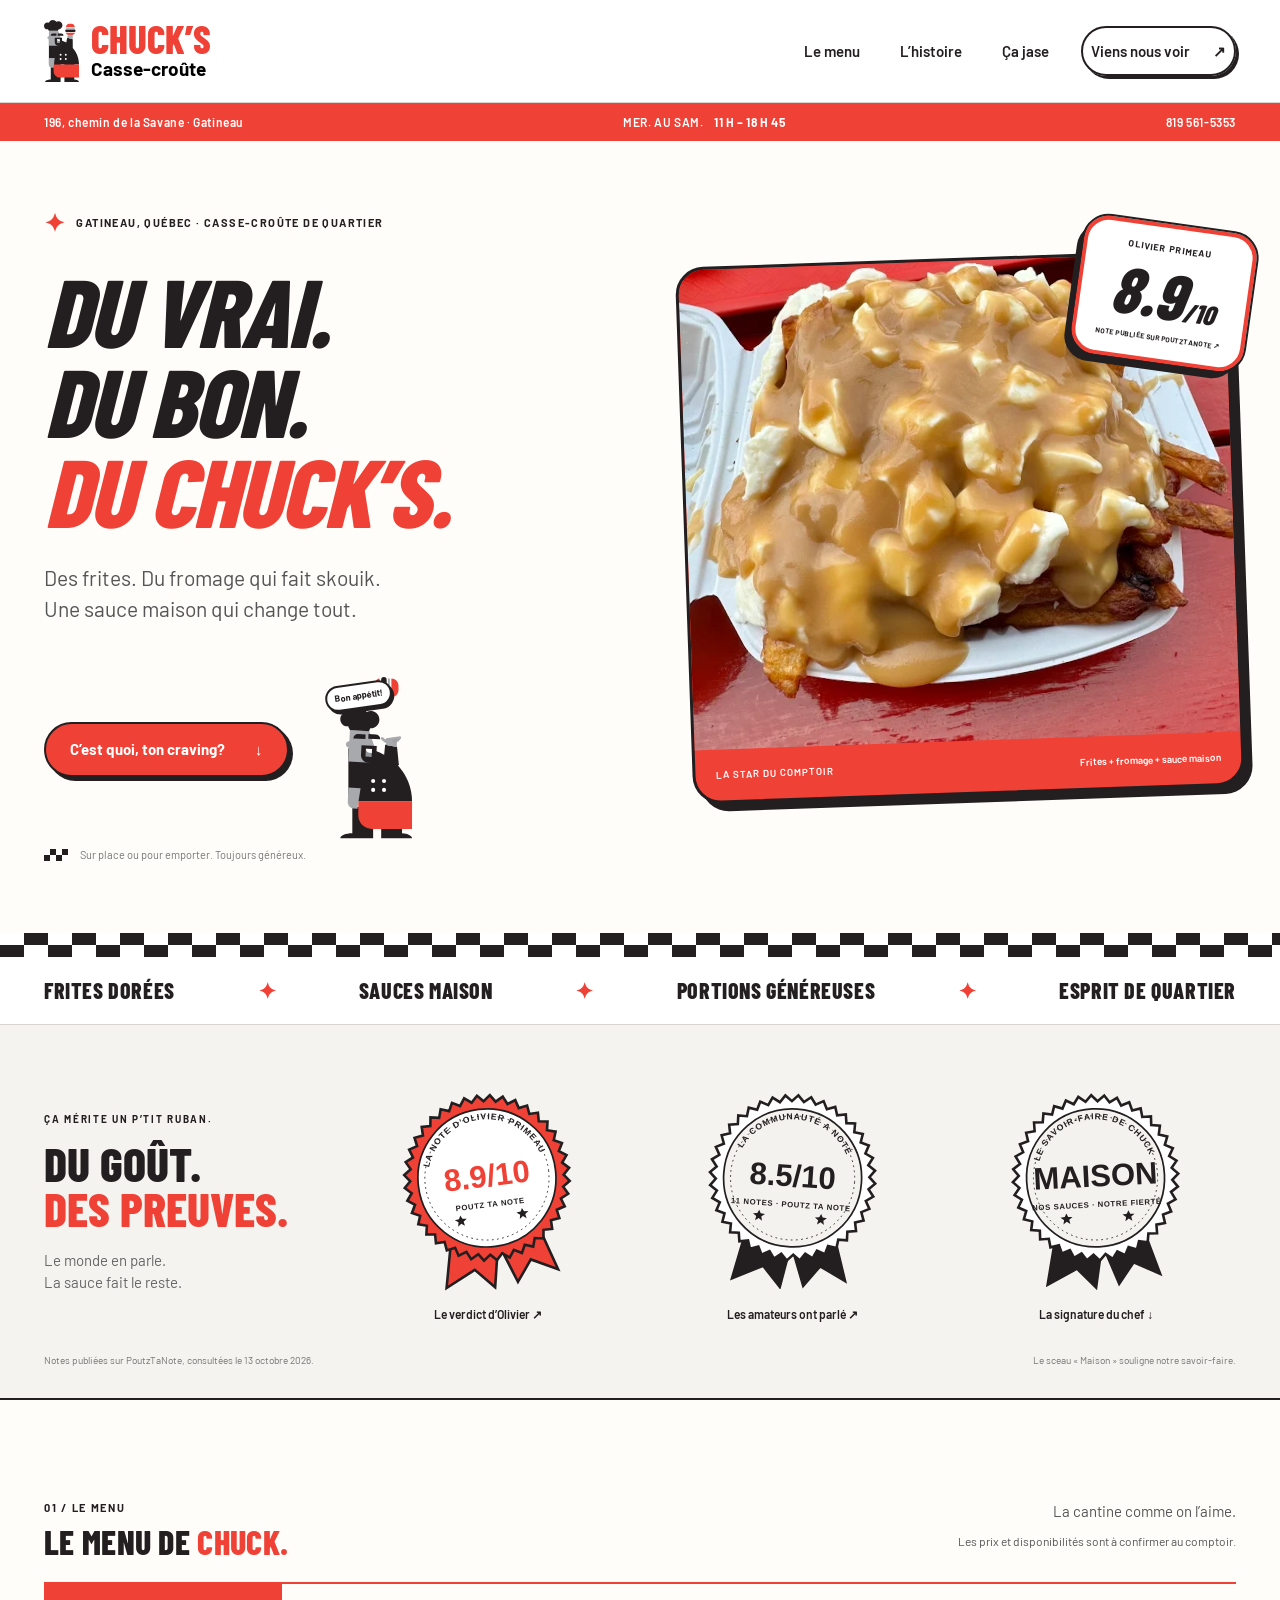
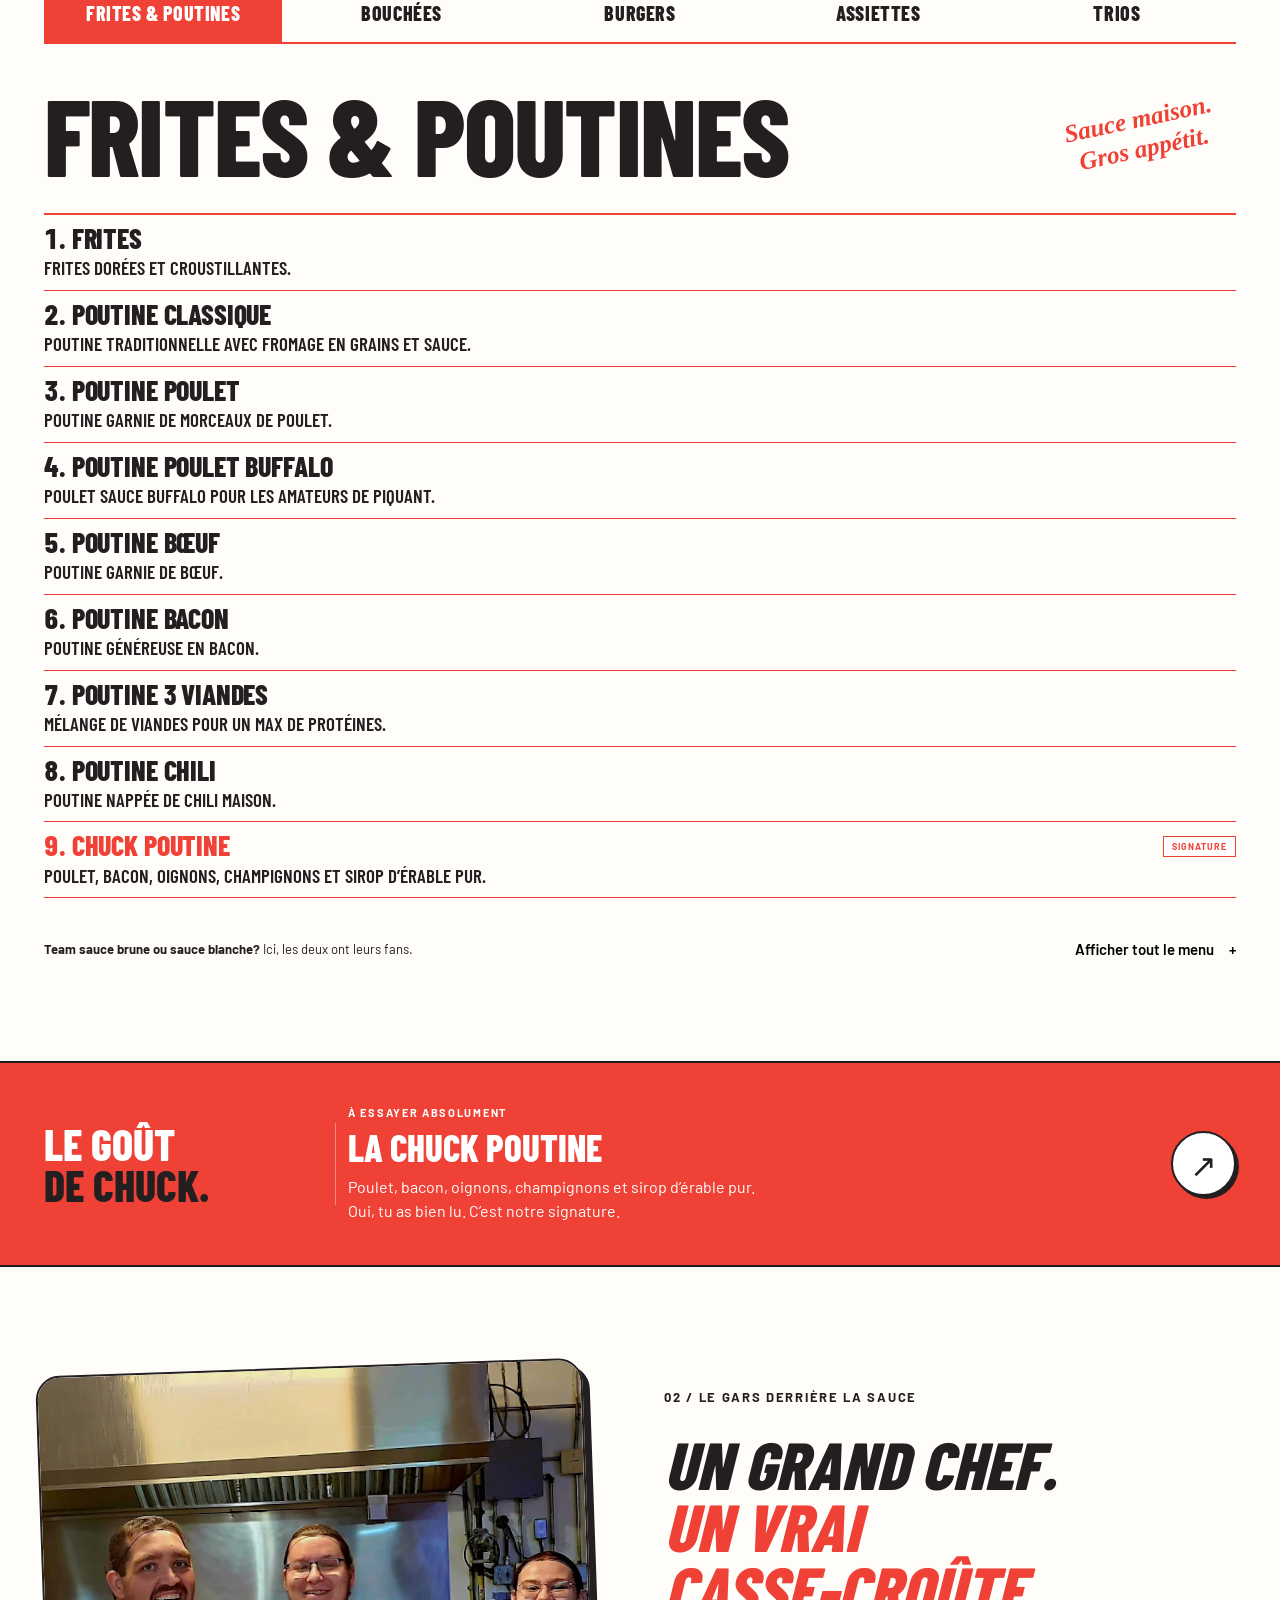
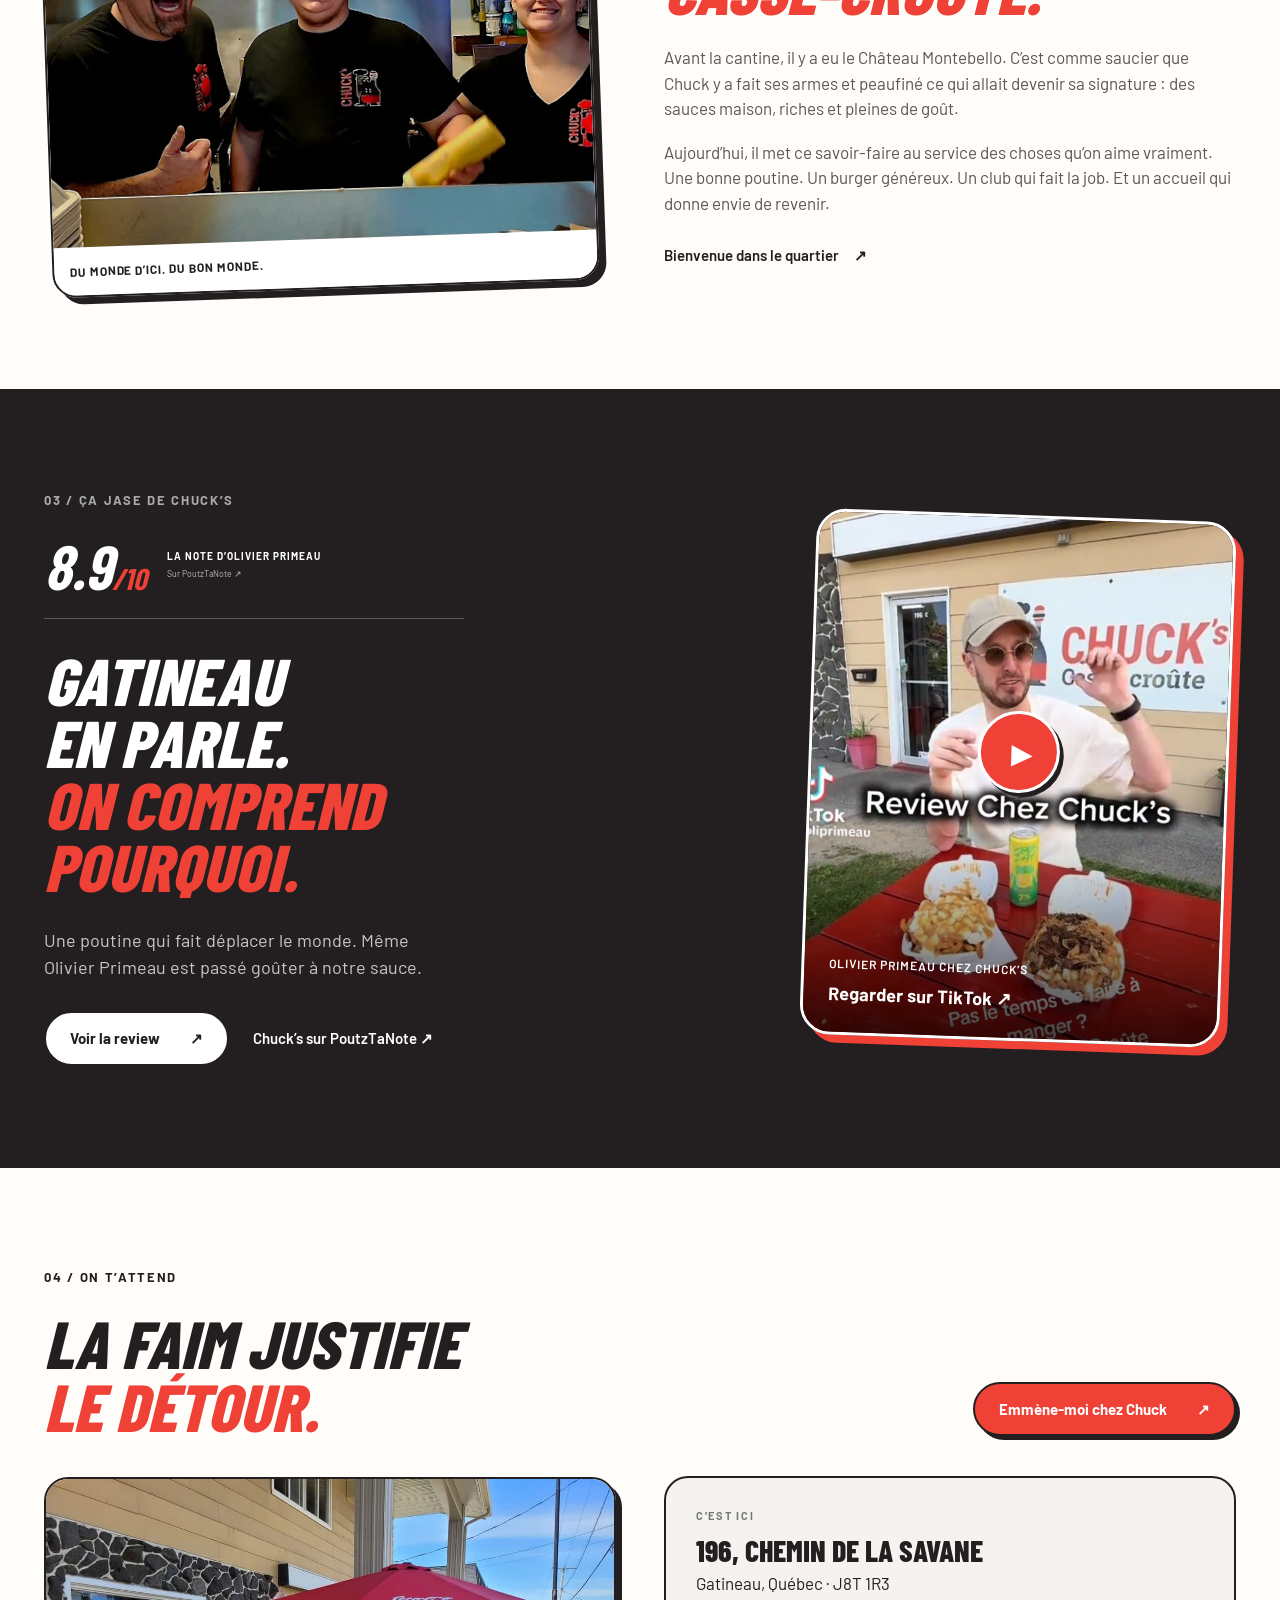
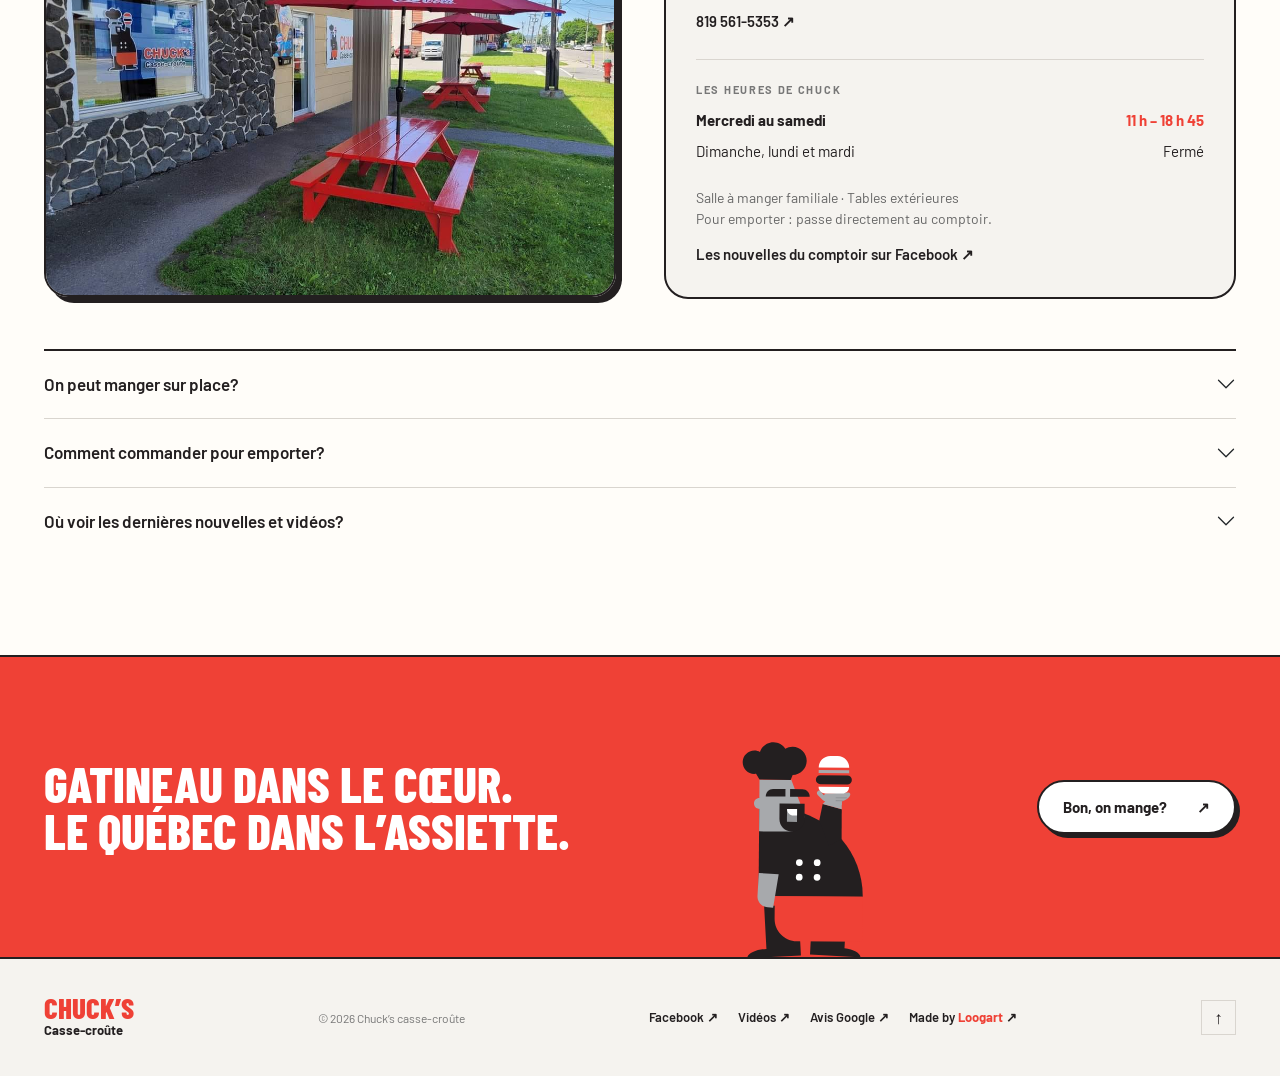
==== commit 60899946: "Add coordinated social preview, favicon and home-screen icons" ====
--- a/index.html
+++ b/index.html
@@ -6,7 +6,32 @@
     <meta name="theme-color" content="#ef4136">
     <title>Chuck’s casse-croûte — Une fierté de l’Outaouais</title>
     <meta name="description" content="Poutines, burgers et sauces maison à Gatineau. Découvrez le menu de Chuck’s au 196 chemin de la Savane. Mercredi au samedi, 11 h à 18 h 45.">
-    <link rel="icon" href="assets/chef-original.svg" type="image/svg+xml">
+    <!-- SOCIAL PREVIEW & HOME-SCREEN ICONS -->
+    <link rel="canonical" href="https://loogart.github.io/chucks/">
+    <meta property="og:type" content="website">
+    <meta property="og:locale" content="fr_CA">
+    <meta property="og:site_name" content="Chuck’s casse-croûte">
+    <meta property="og:title" content="Du vrai. Du bon. Du Chuck’s.">
+    <meta property="og:description" content="Poutines, burgers et sauces maison. Un vrai casse-croûte de quartier à Gatineau.">
+    <meta property="og:url" content="https://loogart.github.io/chucks/">
+    <meta property="og:image" content="https://loogart.github.io/chucks/assets/og-chucks.jpg">
+    <meta property="og:image:secure_url" content="https://loogart.github.io/chucks/assets/og-chucks.jpg">
+    <meta property="og:image:type" content="image/jpeg">
+    <meta property="og:image:width" content="1200">
+    <meta property="og:image:height" content="630">
+    <meta property="og:image:alt" content="Le chef Chuck et le logo rouge Chuck’s casse-croûte. Du vrai. Du bon. Du Chuck’s. Gatineau, Québec.">
+    <meta name="twitter:card" content="summary_large_image">
+    <meta name="twitter:title" content="Du vrai. Du bon. Du Chuck’s.">
+    <meta name="twitter:description" content="Poutines, burgers et sauces maison. Un vrai casse-croûte de quartier à Gatineau.">
+    <meta name="twitter:image" content="https://loogart.github.io/chucks/assets/og-chucks.jpg">
+    <meta name="twitter:image:alt" content="Le chef Chuck et le logo rouge Chuck’s casse-croûte sur fond crème.">
+    <link rel="icon" href="assets/favicon.svg" type="image/svg+xml">
+    <link rel="icon" href="assets/favicon-32.png" type="image/png" sizes="32x32">
+    <link rel="icon" href="assets/favicon-16.png" type="image/png" sizes="16x16">
+    <link rel="shortcut icon" href="favicon.ico">
+    <link rel="apple-touch-icon" href="assets/apple-touch-icon.png" sizes="180x180">
+    <meta name="apple-mobile-web-app-title" content="Chuck’s">
+    <link rel="manifest" href="site.webmanifest">
     <link rel="stylesheet" href="vendor/bootstrap/bootstrap.min.css">
     <link rel="stylesheet" href="fonts.css">
     <link rel="stylesheet" href="style.css">
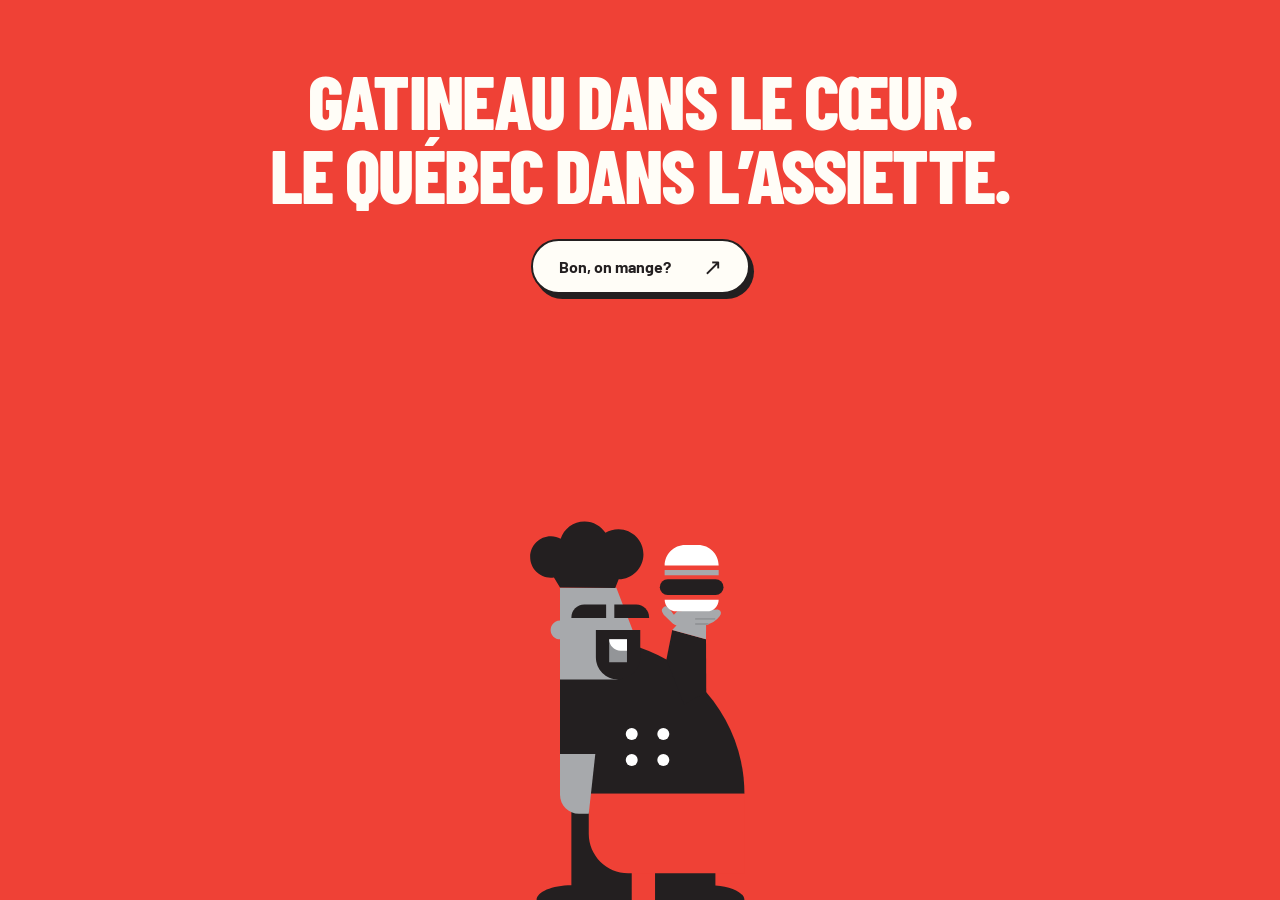
==== commit 1280d667: "Publish standalone Bon appétit mascot page" ====
--- a/index.html
+++ b/index.html
@@ -1,546 +1,67 @@
 <!doctype html>
-<html lang="fr-CA">
-  <head>
-    <meta charset="utf-8">
-    <meta name="viewport" content="width=device-width, initial-scale=1">
-    <meta name="theme-color" content="#ef4136">
-    <title>Chuck’s casse-croûte — Une fierté de l’Outaouais</title>
-    <meta name="description" content="Poutines, burgers et sauces maison à Gatineau. Découvrez le menu de Chuck’s au 196 chemin de la Savane. Mercredi au samedi, 11 h à 18 h 45.">
-    <!-- SOCIAL PREVIEW & HOME-SCREEN ICONS -->
-    <link rel="canonical" href="https://loogart.github.io/chucks/">
-    <meta property="og:type" content="website">
-    <meta property="og:locale" content="fr_CA">
-    <meta property="og:site_name" content="Chuck’s casse-croûte">
-    <meta property="og:title" content="Du vrai. Du bon. Du Chuck’s.">
-    <meta property="og:description" content="Poutines, burgers et sauces maison. Un vrai casse-croûte de quartier à Gatineau.">
-    <meta property="og:url" content="https://loogart.github.io/chucks/">
-    <meta property="og:image" content="https://loogart.github.io/chucks/assets/og-chucks.jpg">
-    <meta property="og:image:secure_url" content="https://loogart.github.io/chucks/assets/og-chucks.jpg">
-    <meta property="og:image:type" content="image/jpeg">
-    <meta property="og:image:width" content="1200">
-    <meta property="og:image:height" content="630">
-    <meta property="og:image:alt" content="Le chef Chuck et le logo rouge Chuck’s casse-croûte. Du vrai. Du bon. Du Chuck’s. Gatineau, Québec.">
-    <meta name="twitter:card" content="summary_large_image">
-    <meta name="twitter:title" content="Du vrai. Du bon. Du Chuck’s.">
-    <meta name="twitter:description" content="Poutines, burgers et sauces maison. Un vrai casse-croûte de quartier à Gatineau.">
-    <meta name="twitter:image" content="https://loogart.github.io/chucks/assets/og-chucks.jpg">
-    <meta name="twitter:image:alt" content="Le chef Chuck et le logo rouge Chuck’s casse-croûte sur fond crème.">
-    <link rel="icon" href="assets/favicon.svg" type="image/svg+xml">
-    <link rel="icon" href="assets/favicon-32.png" type="image/png" sizes="32x32">
-    <link rel="icon" href="assets/favicon-16.png" type="image/png" sizes="16x16">
-    <link rel="shortcut icon" href="favicon.ico">
-    <link rel="apple-touch-icon" href="assets/apple-touch-icon.png" sizes="180x180">
-    <meta name="apple-mobile-web-app-title" content="Chuck’s">
-    <link rel="manifest" href="site.webmanifest">
-    <link rel="stylesheet" href="vendor/bootstrap/bootstrap.min.css">
-    <link rel="stylesheet" href="fonts.css">
-    <link rel="stylesheet" href="style.css">
-    <script type="application/ld+json">{"@context": "https://schema.org", "@type": "Restaurant", "name": "Chuck’s casse-croûte", "servesCuisine": "Québécoise", "telephone": "+1-819-561-5353", "address": {"@type": "PostalAddress", "streetAddress": "196 chemin de la Savane", "addressLocality": "Gatineau", "addressRegion": "QC", "postalCode": "J8T 1R3", "addressCountry": "CA"}, "openingHoursSpecification": {"@type": "OpeningHoursSpecification", "dayOfWeek": ["Wednesday", "Thursday", "Friday", "Saturday"], "opens": "11:00", "closes": "18:45"}, "sameAs": ["https://www.facebook.com/chuckscassecroute"]}</script>
-    <noscript>
-      <style>.menu-tabs,#all-menu,.motion-toggle{display:none!important}.tab-content>.tab-pane,.menu-panel-title[hidden]{display:block!important;opacity:1!important}.navbar-collapse{display:block!important}.accordion-collapse{display:block!important}</style>
-    </noscript>
-  </head>
-  <body>
-    <a class="skip" href="#menu">Aller au menu</a>
-    <!-- NAVIGATION: Bootstrap navbar and mobile collapse -->
-    <header class="site-header sticky-top">
-      <nav class="navbar navbar-expand-lg" aria-label="Navigation principale">
-        <div class="container">
-          <a class="navbar-brand brand" href="#" aria-label="Chuck’s casse-croûte, accueil">
-            <span class="brand-character"><img class="brand-chef brand-chef-still" src="assets/chef-original.svg" alt="" width="35" height="62"><img class="brand-chef brand-chef-hover" src="assets/chef-hover.svg" alt="" aria-hidden="true" width="35" height="62"></span>
-            <span><b>CHUCK’S</b><small>Casse-croûte</small></span>
-          </a>
-          <button class="navbar-toggler" type="button" data-bs-toggle="collapse" data-bs-target="#main-nav" aria-controls="main-nav" aria-expanded="false" aria-label="Ouvrir la navigation"><span class="navbar-toggler-icon"></span></button>
-          <div class="collapse navbar-collapse" id="main-nav">
-            <ul class="navbar-nav ms-auto align-items-lg-center gap-lg-4">
-              <li class="nav-item"><a class="nav-link" href="#menu">Le menu</a></li>
-              <li class="nav-item"><a class="nav-link" href="#histoire">L’histoire</a></li>
-              <li class="nav-item"><a class="nav-link" href="#ca-jase">Ça jase</a></li>
-              <li class="nav-item"><a class="nav-link nav-visit" href="#visite">Viens nous voir <span>↗</span></a></li>
-            </ul>
-          </div>
-        </div>
-      </nav>
-    </header>
-    <div class="hours-strip">
-      <div class="container"><span>196, chemin de la Savane · Gatineau</span><span>MER. AU SAM. <b>11 H – 18 H 45</b></span><a href="tel:+18195615353">819 561-5353</a></div>
-    </div>
-    <main>
-      <!-- HERO: headline, photo and mascot -->
-    <section class="hero">
-        <div class="container">
-          <div class="row align-items-center g-4 g-lg-5">
-            <div class="col-lg-6 hero-copy">
-              <p class="eyebrow"><span class="star">✦</span> GATINEAU, QUÉBEC · CASSE-CROÛTE DE QUARTIER</p>
-              <h1>DU VRAI.<br>DU BON.<br><span>DU CHUCK’S.</span></h1>
-              <p class="lead">Des frites. Du fromage qui fait skouik.<br>Une sauce maison qui change tout.</p>
-              <div class="hero-actions"><a class="btn btn-chuck-red" href="#menu">C’est quoi, ton craving? <span>↓</span></a>
-                <div class="chef-hero">
-                  <img src="assets/chef-animated.svg?v=5" data-chef-animated="assets/chef-animated.svg?v=5" data-chef-still="assets/chef-still.svg" alt="Le chef Chuck marche et lance son burger en l’air" width="165" height="300">
-                  <span>Bon appétit!</span>
-                </div>
-              </div>
-              <div class="hero-note"><span class="tiny-checker"></span> Sur place ou pour emporter. Toujours généreux.</div>
-            </div>
-            <div class="col-lg-6">
-              <div class="hero-visual">
-                <div class="photo-frame">
-                  <img class="hero-food" src="assets/poutine.png" alt="Poutine Chuck’s, fromage en grains et sauce maison, sur une table rouge" fetchpriority="high">
-                  <div class="photo-caption">LA STAR DU COMPTOIR <span>Frites + fromage + sauce maison</span></div>
-                </div>
-                <a class="rating-bubble" href="https://poutztanote.ca/restaurant/chucks-casse-croute/" target="_blank" rel="noopener noreferrer" aria-label="Note d’Olivier Primeau : 8.9 sur 10 sur PoutzTaNote"><span>OLIVIER PRIMEAU</span><strong>8.9<span>/10</span></strong><small>NOTE PUBLIÉE SUR POUTZTANOTE ↗</small></a>
-              </div>
-            </div>
-          </div>
-        </div>
-      </section>
-      <div class="checker" aria-hidden="true"></div>
-      <div class="manifesto">
-        <div class="container"><span>FRITES DORÉES</span><i>✦</i><span>SAUCES MAISON</span><i>✦</i><span>PORTIONS GÉNÉREUSES</span><i>✦</i><span>ESPRIT DE QUARTIER</span></div>
-      </div>
-      <!-- RECOGNITION: sourced ratings and brand seals -->
-    <section class="recognition" id="recognition" aria-label="Les notes et le savoir-faire de Chuck’s">
-        <div class="container">
-          <div class="row align-items-center g-4">
-            <div class="col-6 col-lg-3">
-              <div class="recognition-copy">
-                <p class="eyebrow">ÇA MÉRITE UN P’TIT RUBAN.</p>
-                <h2>DU GOÛT.<br><span>DES PREUVES.</span></h2>
-                <p>Le monde en parle.<br>La sauce fait le reste.</p>
-              </div>
-            </div>
-            <div class="col-6 col-lg-3"><a class="award" href="https://poutztanote.ca/restaurant/chucks-casse-croute/" target="_blank" rel="noopener noreferrer"><img src="assets/badge-primeau.svg" alt="Olivier Primeau : 8.9 sur 10 sur PoutzTaNote" width="220" height="240"><b>Le verdict d’Olivier ↗</b></a></div>
-            <div class="col-6 col-lg-3"><a class="award" href="https://poutztanote.ca/restaurant/chucks-casse-croute/" target="_blank" rel="noopener noreferrer"><img src="assets/badge-community.svg" alt="Communauté PoutzTaNote : 8.5 sur 10, 11 notes" width="220" height="240"><b>Les amateurs ont parlé ↗</b></a></div>
-            <div class="col-6 col-lg-3"><a class="award" href="#histoire"><img src="assets/badge-maison.svg" alt="Sauces maison : le savoir-faire de Chuck" width="220" height="240"><b>La signature du chef ↓</b></a></div>
-          </div>
-        </div>
-        <div class="container recognition-source"><span>Notes publiées sur PoutzTaNote, consultées le 13 octobre 2026.</span><span>Le sceau « Maison » souligne notre savoir-faire.</span></div>
-      </section>
-      <!-- MENU: edit item names and descriptions directly below -->
-    <section class="menu-section section" id="menu">
-        <div class="container">
-          <div class="section-intro">
-            <div>
-              <p class="eyebrow">01 / LE MENU</p>
-              <h2>LE MENU DE <span>CHUCK.</span></h2>
-            </div>
-            <div class="intro-text">
-              <p>La cantine comme on l’aime.</p>
-              <small>Les prix et disponibilités sont à confirmer au comptoir.</small>
-            </div>
-          </div>
-          <div class="menu-tabs nav nav-pills" role="tablist" aria-label="Catégories du menu" id="menu-tabs">
-            <button id="tab-0" role="tab" aria-controls="panel-0" aria-selected="true" tabindex="0" class="nav-link active" type="button" data-bs-toggle="pill" data-bs-target="#panel-0">Frites & poutines</button>
-            <button id="tab-1" role="tab" aria-controls="panel-1" aria-selected="false" tabindex="-1" class="nav-link" type="button" data-bs-toggle="pill" data-bs-target="#panel-1">Bouchées</button>
-            <button id="tab-2" role="tab" aria-controls="panel-2" aria-selected="false" tabindex="-1" class="nav-link" type="button" data-bs-toggle="pill" data-bs-target="#panel-2">Burgers</button>
-            <button id="tab-3" role="tab" aria-controls="panel-3" aria-selected="false" tabindex="-1" class="nav-link" type="button" data-bs-toggle="pill" data-bs-target="#panel-3">Assiettes</button>
-            <button id="tab-4" role="tab" aria-controls="panel-4" aria-selected="false" tabindex="-1" class="nav-link" type="button" data-bs-toggle="pill" data-bs-target="#panel-4">Trios</button>
-          </div>
-          <div id="menu-panels" class="tab-content">
-            <section id="panel-0" class="tab-pane fade menu-panel show active" role="tabpanel" aria-labelledby="tab-0" tabindex="0">
-              <div class="menu-category-heading"><h3 class="menu-panel-title">FRITES & POUTINES</h3><p class="menu-category-note">Sauce maison. <br>Gros appétit.</p></div>
-              <div class="row g-0 menu-grid">
-                <div class="col-12">
-                  <article class="menu-item">
-                    <h3 class=""><span class="menu-number" aria-hidden="true">1.</span><span class="menu-item-name">Frites</span></h3>
-                    <p>Frites dorées et croustillantes.</p>
-                  </article>
-                </div>
-                <div class="col-12">
-                  <article class="menu-item">
-                    <h3 class=""><span class="menu-number" aria-hidden="true">2.</span><span class="menu-item-name">Poutine classique</span></h3>
-                    <p>Poutine traditionnelle avec fromage en grains et sauce.</p>
-                  </article>
-                </div>
-                <div class="col-12">
-                  <article class="menu-item">
-                    <h3 class=""><span class="menu-number" aria-hidden="true">3.</span><span class="menu-item-name">Poutine poulet</span></h3>
-                    <p>Poutine garnie de morceaux de poulet.</p>
-                  </article>
-                </div>
-                <div class="col-12">
-                  <article class="menu-item">
-                    <h3 class=""><span class="menu-number" aria-hidden="true">4.</span><span class="menu-item-name">Poutine poulet Buffalo</span></h3>
-                    <p>Poulet sauce Buffalo pour les amateurs de piquant.</p>
-                  </article>
-                </div>
-                <div class="col-12">
-                  <article class="menu-item">
-                    <h3 class=""><span class="menu-number" aria-hidden="true">5.</span><span class="menu-item-name">Poutine bœuf</span></h3>
-                    <p>Poutine garnie de bœuf.</p>
-                  </article>
-                </div>
-                <div class="col-12">
-                  <article class="menu-item">
-                    <h3 class=""><span class="menu-number" aria-hidden="true">6.</span><span class="menu-item-name">Poutine bacon</span></h3>
-                    <p>Poutine généreuse en bacon.</p>
-                  </article>
-                </div>
-                <div class="col-12">
-                  <article class="menu-item">
-                    <h3 class=""><span class="menu-number" aria-hidden="true">7.</span><span class="menu-item-name">Poutine 3 viandes</span></h3>
-                    <p>Mélange de viandes pour un max de protéines.</p>
-                  </article>
-                </div>
-                <div class="col-12">
-                  <article class="menu-item">
-                    <h3 class=""><span class="menu-number" aria-hidden="true">8.</span><span class="menu-item-name">Poutine chili</span></h3>
-                    <p>Poutine nappée de chili maison.</p>
-                  </article>
-                </div>
-                <div class="col-12">
-                  <article class="menu-item">
-                    <h3 class="special"><span class="menu-number" aria-hidden="true">9.</span><span class="menu-item-name">Chuck Poutine</span><span class="badge rounded-pill tag">SIGNATURE</span></h3>
-                    <p>Poulet, bacon, oignons, champignons et sirop d’érable pur.</p>
-                  </article>
-                </div>
-              </div>
-            </section>
-            <section id="panel-1" class="tab-pane fade menu-panel" role="tabpanel" aria-labelledby="tab-1" tabindex="0">
-              <div class="menu-category-heading"><h3 class="menu-panel-title">BOUCHÉES</h3><p class="menu-category-note">À partager. <br>Ou pas.</p></div>
-              <div class="row g-0 menu-grid">
-                <div class="col-12">
-                  <article class="menu-item">
-                    <h3 class=""><span class="menu-number" aria-hidden="true">1.</span><span class="menu-item-name">Hot-dog</span></h3>
-                    <p>Classique incontournable du casse-croûte.</p>
-                  </article>
-                </div>
-                <div class="col-12">
-                  <article class="menu-item">
-                    <h3 class=""><span class="menu-number" aria-hidden="true">2.</span><span class="menu-item-name">Hot-dog fromage</span></h3>
-                    <p>Hot-dog garni de fromage fondant.</p>
-                  </article>
-                </div>
-                <div class="col-12">
-                  <article class="menu-item">
-                    <h3 class=""><span class="menu-number" aria-hidden="true">3.</span><span class="menu-item-name">Hot-dog fromage bacon</span></h3>
-                    <p>Hot-dog avec fromage et bacon croustillant.</p>
-                  </article>
-                </div>
-                <div class="col-12">
-                  <article class="menu-item">
-                    <h3 class="special"><span class="menu-number" aria-hidden="true">4.</span><span class="menu-item-name">Chuck-dog</span><span class="badge rounded-pill tag">SIGNATURE</span></h3>
-                    <p>Version spéciale de la maison.</p>
-                  </article>
-                </div>
-                <div class="col-12">
-                  <article class="menu-item">
-                    <h3 class=""><span class="menu-number" aria-hidden="true">5.</span><span class="menu-item-name">Pogo</span></h3>
-                    <p>Pogo de style cantine.</p>
-                  </article>
-                </div>
-                <div class="col-12">
-                  <article class="menu-item">
-                    <h3 class="special"><span class="menu-number" aria-hidden="true">6.</span><span class="menu-item-name">Chuck grilled cheese</span><span class="badge rounded-pill tag">SIGNATURE</span></h3>
-                    <p>Grilled cheese façon Chuck.</p>
-                  </article>
-                </div>
-                <div class="col-12">
-                  <article class="menu-item">
-                    <h3 class=""><span class="menu-number" aria-hidden="true">7.</span><span class="menu-item-name">Rondelles d’oignons</span></h3>
-                    <p>Rondelles panées croustillantes.</p>
-                  </article>
-                </div>
-                <div class="col-12">
-                  <article class="menu-item">
-                    <h3 class=""><span class="menu-number" aria-hidden="true">8.</span><span class="menu-item-name">Bâtonnets de fromage (6)</span></h3>
-                    <p>Fromage pané, croustillant.</p>
-                  </article>
-                </div>
-                <div class="col-12">
-                  <article class="menu-item">
-                    <h3 class=""><span class="menu-number" aria-hidden="true">9.</span><span class="menu-item-name">Bâtonnets de zucchini</span></h3>
-                    <p>Zucchini pané et croustillant.</p>
-                  </article>
-                </div>
-                <div class="col-12">
-                  <article class="menu-item">
-                    <h3 class=""><span class="menu-number" aria-hidden="true">10.</span><span class="menu-item-name">Cornichons frits</span></h3>
-                    <p>Cornichons enrobés et frits.</p>
-                  </article>
-                </div>
-                <div class="col-12">
-                  <article class="menu-item">
-                    <h3 class=""><span class="menu-number" aria-hidden="true">11.</span><span class="menu-item-name">Ailes de poulet</span></h3>
-                    <p>Ailes croustillantes, parfaites à partager.</p>
-                  </article>
-                </div>
-                <div class="col-12">
-                  <article class="menu-item">
-                    <h3 class=""><span class="menu-number" aria-hidden="true">12.</span><span class="menu-item-name">Roulé pizza</span></h3>
-                    <p>Roulé façon pizza.</p>
-                  </article>
-                </div>
-                <div class="col-12">
-                  <article class="menu-item">
-                    <h3 class=""><span class="menu-number" aria-hidden="true">13.</span><span class="menu-item-name">Chili (petit ou grand)</span></h3>
-                    <p>Chili réconfortant, idéal en accompagnement.</p>
-                  </article>
-                </div>
-              </div>
-            </section>
-            <section id="panel-2" class="tab-pane fade menu-panel" role="tabpanel" aria-labelledby="tab-2" tabindex="0">
-              <div class="menu-category-heading"><h3 class="menu-panel-title">BURGERS</h3><p class="menu-category-note">Du vrai. <br>Du généreux.</p></div>
-              <div class="row g-0 menu-grid">
-                <div class="col-12">
-                  <article class="menu-item">
-                    <h3 class=""><span class="menu-number" aria-hidden="true">1.</span><span class="menu-item-name">Burger classique</span></h3>
-                    <p>Burger simple, style casse-croûte.</p>
-                  </article>
-                </div>
-                <div class="col-12">
-                  <article class="menu-item">
-                    <h3 class=""><span class="menu-number" aria-hidden="true">2.</span><span class="menu-item-name">Burger fromage</span></h3>
-                    <p>Burger avec fromage fondant.</p>
-                  </article>
-                </div>
-                <div class="col-12">
-                  <article class="menu-item">
-                    <h3 class=""><span class="menu-number" aria-hidden="true">3.</span><span class="menu-item-name">Burger fromage et bacon</span></h3>
-                    <p>Fromage + bacon croustillant.</p>
-                  </article>
-                </div>
-                <div class="col-12">
-                  <article class="menu-item">
-                    <h3 class=""><span class="menu-number" aria-hidden="true">4.</span><span class="menu-item-name">Burger champignons Suisse</span></h3>
-                    <p>Champignons et fromage Suisse.</p>
-                  </article>
-                </div>
-                <div class="col-12">
-                  <article class="menu-item">
-                    <h3 class="special"><span class="menu-number" aria-hidden="true">5.</span><span class="menu-item-name">Chuck Burger au poulet</span><span class="badge rounded-pill tag">SIGNATURE</span></h3>
-                    <p>Poitrine de poulet, fromage à poutine, bacon, mayo maison.</p>
-                  </article>
-                </div>
-                <div class="col-12">
-                  <article class="menu-item">
-                    <h3 class="special"><span class="menu-number" aria-hidden="true">6.</span><span class="menu-item-name">Chuck Burger</span><span class="badge rounded-pill tag">SIGNATURE</span></h3>
-                    <p>Champignons, oignons, bacon, fromage, mayo maison.</p>
-                  </article>
-                </div>
-              </div>
-            </section>
-            <section id="panel-3" class="tab-pane fade menu-panel" role="tabpanel" aria-labelledby="tab-3" tabindex="0">
-              <div class="menu-category-heading"><h3 class="menu-panel-title">ASSIETTES</h3><p class="menu-category-note">Un bon repas. <br>Point.</p></div>
-              <p class="menu-context">Avec frites et salade de chou maison.</p>
-              <div class="row g-0 menu-grid">
-                <div class="col-12">
-                  <article class="menu-item">
-                    <h3 class=""><span class="menu-number" aria-hidden="true">1.</span><span class="menu-item-name">Club classique</span></h3>
-                    <p>Club sandwich servi avec frites et salade de chou.</p>
-                  </article>
-                </div>
-                <div class="col-12">
-                  <article class="menu-item">
-                    <h3 class="special"><span class="menu-number" aria-hidden="true">2.</span><span class="menu-item-name">Chuck Club</span><span class="badge rounded-pill tag">SIGNATURE</span></h3>
-                    <p>Poulet, sauce chili sucrée, Suisse, bacon, laitue.</p>
-                  </article>
-                </div>
-                <div class="col-12">
-                  <article class="menu-item">
-                    <h3 class=""><span class="menu-number" aria-hidden="true">3.</span><span class="menu-item-name">Club wrap</span></h3>
-                    <p>Version wrap du club classique.</p>
-                  </article>
-                </div>
-                <div class="col-12">
-                  <article class="menu-item">
-                    <h3 class="special"><span class="menu-number" aria-hidden="true">4.</span><span class="menu-item-name">Chuck wrap</span><span class="badge rounded-pill tag">SIGNATURE</span></h3>
-                    <p>Wrap garni façon Chuck.</p>
-                  </article>
-                </div>
-                <div class="col-12">
-                  <article class="menu-item">
-                    <h3 class=""><span class="menu-number" aria-hidden="true">5.</span><span class="menu-item-name">Wrap poulet Buffalo</span></h3>
-                    <p>Wrap au poulet sauce Buffalo.</p>
-                  </article>
-                </div>
-                <div class="col-12">
-                  <article class="menu-item">
-                    <h3 class=""><span class="menu-number" aria-hidden="true">6.</span><span class="menu-item-name">Hamburger steak</span></h3>
-                    <p>Hamburger steak servi en assiette.</p>
-                  </article>
-                </div>
-                <div class="col-12">
-                  <article class="menu-item">
-                    <h3 class=""><span class="menu-number" aria-hidden="true">7.</span><span class="menu-item-name">Doigts de poulet (4)</span></h3>
-                    <p>Doigts de poulet avec accompagnements.</p>
-                  </article>
-                </div>
-              </div>
-            </section>
-            <section id="panel-4" class="tab-pane fade menu-panel" role="tabpanel" aria-labelledby="tab-4" tabindex="0">
-              <div class="menu-category-heading"><h3 class="menu-panel-title">TRIOS</h3><p class="menu-category-note">Le trio <br>gagnant.</p></div>
-              <p class="menu-context">Petite frite et breuvage inclus. Option : petite poutine.</p>
-              <div class="row g-0 menu-grid">
-                <div class="col-12">
-                  <article class="menu-item">
-                    <h3 class=""><span class="menu-number" aria-hidden="true">1.</span><span class="menu-item-name">Trio #1</span></h3>
-                    <p>Chuck grilled cheese, petite frites + breuvage. Option : petite poutine.</p>
-                  </article>
-                </div>
-                <div class="col-12">
-                  <article class="menu-item">
-                    <h3 class=""><span class="menu-number" aria-hidden="true">2.</span><span class="menu-item-name">Trio #2</span></h3>
-                    <p>2 hot-dogs ou 2 pogos, petite frites + breuvage. Option : petite poutine.</p>
-                  </article>
-                </div>
-                <div class="col-12">
-                  <article class="menu-item">
-                    <h3 class=""><span class="menu-number" aria-hidden="true">3.</span><span class="menu-item-name">Trio #3</span></h3>
-                    <p>Burger classique, petite frites + breuvage. Option : petite poutine.</p>
-                  </article>
-                </div>
-                <div class="col-12">
-                  <article class="menu-item">
-                    <h3 class=""><span class="menu-number" aria-hidden="true">4.</span><span class="menu-item-name">Trio #4</span></h3>
-                    <p>Burger fromage, petite frites + breuvage. Option : petite poutine.</p>
-                  </article>
-                </div>
-              </div>
-            </section>
-          </div>
-          <div class="menu-bottom">
-            <span><b>Team sauce brune ou sauce blanche?</b> Ici, les deux ont leurs fans.</span>
-            <button id="all-menu" class="text-link">Afficher tout le menu <span>+</span></button>
-          </div>
-        </div>
-      </section>
-      <section class="signature section">
-        <div class="container">
-          <div class="row align-items-center g-4">
-            <div class="signature-label col-lg-3 d-none d-lg-block">LE GOÛT<br><span>DE CHUCK.</span></div>
-            <div class="col-10 col-lg-8">
-              <p class="eyebrow">À ESSAYER ABSOLUMENT</p>
-              <h3>LA CHUCK POUTINE</h3>
-              <p>Poulet, bacon, oignons, champignons et sirop d’érable pur.<br>Oui, tu as bien lu. C’est notre signature.</p>
-            </div>
-            <div class="col-2 col-lg-1 d-flex justify-content-end"><a href="#menu" class="round-link" aria-label="Voir le menu de poutines">↗</a></div>
-          </div>
-        </div>
-      </section>
-      <!-- STORY: Chuck and the restaurant -->
-    <section class="story section" id="histoire">
-        <div class="container">
-          <div class="row align-items-center g-4 g-lg-5">
-            <div class="col-lg-6">
-              <div class="story-photo">
-                <img src="assets/equipe.png" alt="Chuck et son équipe au casse-croûte" loading="lazy">
-                <span>DU MONDE D’ICI. DU BON MONDE.</span>
-              </div>
-            </div>
-            <div class="col-lg-6">
-              <div class="story-copy">
-                <p class="eyebrow">02 / LE GARS DERRIÈRE LA SAUCE</p>
-                <h2>UN GRAND CHEF.<br><span>UN VRAI<br>CASSE-CROÛTE.</span></h2>
-                <p>Avant la cantine, il y a eu le Château Montebello. C’est comme saucier que Chuck y a fait ses armes et peaufiné ce qui allait devenir sa signature : des sauces maison, riches et pleines de goût.</p>
-                <p>Aujourd’hui, il met ce savoir-faire au service des choses qu’on aime vraiment. Une bonne poutine. Un burger généreux. Un club qui fait la job. Et un accueil qui donne envie de revenir.</p>
-                <a class="text-link" href="#visite">Bienvenue dans le quartier <span>↗</span></a>
-              </div>
-            </div>
-          </div>
-        </div>
-      </section>
-      <!-- FEATURED REVIEW: video link and score -->
-    <section class="buzz section" id="ca-jase">
-        <div class="container">
-          <div class="row align-items-center g-4 g-lg-5">
-            <div class="col-lg-6 buzz-copy">
-              <div>
-                <p class="eyebrow">03 / ÇA JASE DE CHUCK’S</p>
-                <a class="review-score" href="https://poutztanote.ca/restaurant/chucks-casse-croute/" target="_blank" rel="noopener noreferrer"><strong>8.9<span>/10</span></strong><span>LA NOTE D’OLIVIER PRIMEAU<br><small>Sur PoutzTaNote ↗</small></span></a>
-                <h2>GATINEAU<br>EN PARLE.<br><span>ON COMPREND<br>POURQUOI.</span></h2>
-                <p>Une poutine qui fait déplacer le monde. Même Olivier Primeau est passé goûter à notre sauce.</p>
-                <div class="buzz-links"><a class="btn btn-chuck-light" href="https://www.tiktok.com/@djieeph/video/7528406964968164613" target="_blank" rel="noopener noreferrer">Voir la review <span>↗</span></a><a class="text-link" href="https://poutztanote.ca/restaurant/chucks-casse-croute/" target="_blank" rel="noopener noreferrer">Chuck’s sur PoutzTaNote ↗</a></div>
-              </div>
-            </div>
-            <div class="col-lg-6 d-flex justify-content-lg-end"><a class="video-card" href="https://www.tiktok.com/@djieeph/video/7528406964968164613" target="_blank" rel="noopener noreferrer" aria-label="Regarder la review d’Olivier Primeau sur TikTok"><img src="assets/video.png" alt="Olivier Primeau goûte la poutine devant Chuck’s" loading="lazy"><span class="play">▶</span><span class="video-label">OLIVIER PRIMEAU CHEZ CHUCK’S <b>Regarder sur TikTok ↗</b></span></a></div>
-          </div>
-        </div>
-      </section>
-      <!-- VISIT: address, hours, phone and FAQ -->
-    <section class="visit section" id="visite">
-        <div class="container">
-          <div class="section-intro">
-            <div>
-              <p class="eyebrow">04 / ON T’ATTEND</p>
-              <h2>LA FAIM JUSTIFIE<br><span>LE DÉTOUR.</span></h2>
-            </div>
-            <a class="btn btn-chuck-red" href="https://www.google.com/maps/search/?api=1&amp;query=196+Chemin+de+la+Savane+Gatineau+QC+J8T+1R3" target="_blank" rel="noopener noreferrer">Emmène-moi chez Chuck <span>↗</span></a>
-          </div>
-          <div class="row align-items-center g-4 g-lg-5">
-            <div class="col-lg-6">
-              <img src="assets/facade.png" alt="Façade de Chuck’s casse-croûte et tables extérieures" loading="lazy" class="visit-photo img-fluid">
-            </div>
-            <div class="col-lg-6">
-              <div class="visit-details">
-                <div>
-                  <p class="eyebrow">C’EST ICI</p>
-                  <h3>196, CHEMIN DE LA SAVANE</h3>
-                  <p>Gatineau, Québec · J8T 1R3</p>
-                  <a class="text-link" href="tel:+18195615353">819 561-5353 ↗</a>
-                </div>
-                <div class="schedule">
-                  <p class="eyebrow">LES HEURES DE CHUCK</p>
-                  <p><b>Mercredi au samedi</b><strong>11 h – 18 h 45</strong></p>
-                  <p><span>Dimanche, lundi et mardi</span><span>Fermé</span></p>
-                </div>
-                <p class="visit-note">Salle à manger familiale · Tables extérieures<br>Pour emporter : passe directement au comptoir.</p>
-                <a href="https://www.facebook.com/chuckscassecroute" target="_blank" rel="noopener noreferrer" class="text-link">Les nouvelles du comptoir sur Facebook ↗</a>
-              </div>
-            </div>
-          </div>
-          <div class="accordion accordion-flush faq" id="visit-faq">
-            <div class="accordion-item">
-              <h3 class="accordion-header">
-                <button class="accordion-button collapsed" type="button" data-bs-toggle="collapse" data-bs-target="#faq-answer-0" aria-expanded="false" aria-controls="faq-answer-0">On peut manger sur place?</button>
-              </h3>
-              <div id="faq-answer-0" class="accordion-collapse collapse" data-bs-parent="#visit-faq">
-                <div class="accordion-body">
-                  <p>Oui! Installe-toi dans notre salle à manger familiale ou profite de nos tables extérieures.</p>
-                </div>
-              </div>
-            </div>
-            <div class="accordion-item">
-              <h3 class="accordion-header">
-                <button class="accordion-button collapsed" type="button" data-bs-toggle="collapse" data-bs-target="#faq-answer-1" aria-expanded="false" aria-controls="faq-answer-1">Comment commander pour emporter?</button>
-              </h3>
-              <div id="faq-answer-1" class="accordion-collapse collapse" data-bs-parent="#visit-faq">
-                <div class="accordion-body">
-                  <p>Passe nous voir au comptoir pendant nos heures d’ouverture, du mercredi au samedi, de 11 h à 18 h 45.</p>
-                </div>
-              </div>
-            </div>
-            <div class="accordion-item">
-              <h3 class="accordion-header">
-                <button class="accordion-button collapsed" type="button" data-bs-toggle="collapse" data-bs-target="#faq-answer-2" aria-expanded="false" aria-controls="faq-answer-2">Où voir les dernières nouvelles et vidéos?</button>
-              </h3>
-              <div id="faq-answer-2" class="accordion-collapse collapse" data-bs-parent="#visit-faq">
-                <div class="accordion-body">
-                  <p>Retrouve Chuck’s sur <a href="https://www.facebook.com/chuckscassecroute" target="_blank" rel="noopener noreferrer">Facebook</a> et découvre <a href="https://www.facebook.com/chuckscassecroute/videos" target="_blank" rel="noopener noreferrer">nos vidéos</a>.</p>
-                </div>
-              </div>
-            </div>
-          </div>
-        </div>
-      </section>
-      <section class="closing">
-        <div class="container">
-          <p>GATINEAU DANS LE CŒUR.<br>LE QUÉBEC DANS L’ASSIETTE.</p>
-          <img src="assets/chef-animated-footer.svg?v=5" data-chef-animated="assets/chef-animated-footer.svg?v=5" data-chef-still="assets/chef-still-footer.svg" alt="Chuck et son burger animé" loading="lazy">
-          <a href="#menu" class="btn btn-chuck-light">Bon, on mange? <span>↗</span></a>
-        </div>
-      </section>
-    </main>
-    <!-- FOOTER: social links and Made by Loogart credit -->
-    <footer>
-      <div class="container">
-        <a class="footer-wordmark" href="#">CHUCK’S <small>Casse-croûte</small></a>
-        <span>© <span id="year">2026</span> Chuck’s casse-croûte</span>
-        <div class="footer-links"><a href="https://www.facebook.com/chuckscassecroute" target="_blank" rel="noopener noreferrer">Facebook ↗</a><a href="https://www.facebook.com/chuckscassecroute/videos" target="_blank" rel="noopener noreferrer">Vidéos ↗</a><a href="https://share.google/MH1O5rEseR35d5RUn" target="_blank" rel="noopener noreferrer">Avis Google ↗</a><a class="made-by" href="https://loogart.com/" target="_blank" rel="noopener noreferrer">Made by <strong>Loogart</strong> ↗</a></div>
-        <a href="#" class="back-top" aria-label="Retour en haut">↑</a>
-      </div>
-    </footer>
-    <script src="vendor/bootstrap/bootstrap.bundle.min.js"></script>
-    <script src="script.js"></script>
-  </body>
-</html>
+<html lang="fr-CA"><head><meta charset="utf-8"><meta name="viewport" content="width=device-width, initial-scale=1, viewport-fit=cover"><meta name="theme-color" content="#ef4136"><title>Bon appétit! — Chuck × Loogart</title><meta name="description" content="Gatineau dans le cœur. Le Québec dans l’assiette. Un petit hommage signé Loogart."><meta name="robots" content="noindex"><style>
+@font-face{font-family:Chuck;src:url([data-uri]) format('truetype');font-weight:800;font-display:swap}
+@font-face{font-family:Barlow;src:url([data-uri]) format('truetype');font-weight:700;font-display:swap}
+:root{color-scheme:light;--red:#ef4136;--ink:#231f20;--paper:#fffdf7}
+*{box-sizing:border-box}html,body{margin:0;min-height:100%;background:var(--red)}body{color:var(--paper);font-family:Barlow,Arial,sans-serif}
+.page{position:relative;min-height:100svh;overflow:hidden;text-align:center}
+.copy{position:relative;z-index:2;padding:clamp(38px,7svh,80px) 20px 0}
+h1{font-family:Chuck,'Arial Narrow',sans-serif;font-weight:800;font-size:clamp(32px,5.9vw,82px);line-height:.98;letter-spacing:-.025em;margin:0;text-transform:uppercase}
+h1 span{display:block}
+.cta{display:inline-flex;align-items:center;gap:32px;background:var(--paper);color:var(--ink);border:2px solid var(--ink);border-radius:100px;box-shadow:4px 5px 0 var(--ink);padding:16px 26px;margin-top:28px;text-decoration:none;font-size:16px;line-height:1.2;transition:transform .18s ease-out,box-shadow .18s ease-out}
+.cta span{font-size:23px;line-height:.8}.cta:hover{transform:translate(2px,2px);box-shadow:2px 3px 0 var(--ink)}.cta:active{transform:translate(4px,5px);box-shadow:0 0 0 var(--ink)}.cta:focus-visible{outline:3px solid var(--paper);outline-offset:8px}
+.stage{position:fixed;bottom:0;left:50%;transform:translateX(-50%);height:min(59svh,560px);aspect-ratio:180/313.43;pointer-events:none}
+.stage svg{display:block;width:100%;height:100%}
+.bubble{position:absolute;right:75%;bottom:53%;color:var(--ink);padding:18px 25px;white-space:nowrap;font-size:clamp(17px,2.1vw,24px);transform-origin:90% 85%;animation:appetit 6.4s infinite;opacity:0}
+.stage .bubble svg{position:absolute;inset:0;width:100%;height:calc(100% + 18px);overflow:visible;z-index:0}.bubble-label{position:relative;z-index:1}
+@keyframes appetit{0%,59%{opacity:0;transform:translateY(7px) rotate(-7deg) scale(.7)}65%{opacity:1;transform:translateY(-2px) rotate(-5deg) scale(1.04)}69%,87%{opacity:1;transform:translateY(0) rotate(-5deg) scale(1)}93%,100%{opacity:0;transform:translateY(-6px) rotate(-3deg) scale(.97)}}
+@media(max-width:520px){.copy{padding-top:7svh}.cta{margin-top:25px;padding:15px 23px}.stage{height:55svh}.bubble{right:63%;font-size:17px;padding:14px 18px}}
+@media(max-height:520px) and (min-width:700px){.copy{text-align:left;padding:40px 5vw;width:65%}h1{font-size:clamp(32px,4.4vw,52px)}.stage{left:80%;height:92svh}.bubble{right:63%;font-size:17px}}
+@media(prefers-reduced-motion:reduce){.bubble{animation:none;opacity:1;transform:rotate(-5deg)}.cta{transition:none}}
+</style></head>
+<body><main class="page"><div class="copy"><h1><span>Gatineau dans le cœur.</span><span>Le Québec dans l’assiette.</span></h1><a class="cta" href="https://loogart.com/" aria-label="Bon, on mange? Visiter Loogart.com">Bon, on mange? <span aria-hidden="true">↗</span></a></div><div class="stage"><svg xmlns="http://www.w3.org/2000/svg" viewBox="-25 -90 180 313.43" role="img" aria-labelledby="chef-title chef-desc"><title id="chef-title">Chuck, le chef qui a du swing</title><desc id="chef-desc">Les pieds bien au sol, Chuck se penche, lance son burger et le rattrape. Une boucle de 6,4 secondes.</desc><style>.motion{display:inline}.still{display:none}@media(prefers-reduced-motion:reduce){.motion{display:none}.still{display:inline}}</style><g class="still"><path d="M126.64,160.78h0c0-22.99-8.51-43.98-22.54-60.02l-.13-31.2-19.92-5.54-3.46,17.49c-13.32-7.6-28.73-11.95-45.16-11.95h-17.64v91.21h6.7v53.92c-11.34,0-20.53,3.91-20.53,8.73h20.53s35.63,0,35.63,0v-62.66h13.76v62.66h35.63s17.13,0,17.13,0c0-4.33-7.42-7.91-17.13-8.61v-54.05h17.13Z" fill="#231f20" />
+      <path d="M88.09,46.04v.19c-.16-.05-.31-.11-.47-.19h.47Z" fill="#939598" />
+      <path d="M63.73,72.13l-12.69-32.96H17.79v19.31c-3.06,0-5.54,2.48-5.54,5.54s2.48,5.54,5.54,5.54v23.68h31.45c10.9,0,18.41-10.94,14.5-21.12Z" fill="#a7a9ac" />
+      <path d="M38.95,64.02h26.2v16.13c0,7.23-5.87,13.1-13.1,13.1h0c-7.23,0-13.1-5.87-13.1-13.1v-16.13h0Z" fill="#231f20" />
+      <rect x="46.81" y="69.57" width="10.5" height="13.52" fill="#939598" />
+      <path d="M46.81,69.57h10.5v6.76h-3.74c-3.73,0-6.76-3.03-6.76-6.76h0Z" fill="#fff" />
+      <path d="M32.08,48.55h12.94v7.91h-20.53v-.32c0-4.19,3.4-7.59,7.59-7.59Z" fill="#231f20" />
+      <path d="M49.85,48.55h20.53v7.91h-12.94c-4.19,0-7.59-3.4-7.59-7.59v-.32h0Z" transform="translate(120.23 105.01) rotate(-180)" fill="#231f20" />
+      <path d="M34.75,160.78h91.88v46.87H58.1c-12.89,0-23.35-10.46-23.35-23.35v-23.52h0Z" fill="#ef4136" />
+      <path d="M66.86,19.17c0-8.18-6.63-14.8-14.8-14.8-2.84,0-5.49.82-7.75,2.21-2.66-3.96-7.18-6.57-12.3-6.57-6.62,0-12.22,4.34-14.11,10.33-1.69-.88-3.61-1.39-5.64-1.39C5.48,8.94,0,14.43,0,21.19s5.48,12.24,12.24,12.24c.65,0,1.28-.07,1.9-.16l3.64,5.9h32.59l2.01-5.21c8.02-.18,14.48-6.72,14.48-14.79Z" fill="#231f20" />
+      <polygon points="104.14 47.2 103.97 47.45 103.97 47.2 104.14 47.2" fill="#939598" />
+      <circle cx="60.12" cy="125.5" r="3.53" fill="#fff" />
+      <circle cx="60.12" cy="140.79" r="3.53" fill="#fff" />
+      <circle cx="78.76" cy="125.5" r="3.53" fill="#fff" />
+      <circle cx="78.76" cy="140.79" r="3.53" fill="#fff" />
+      <path d="M34.75,172.49h-5.74c-6.2,0-11.23-5.03-11.23-11.23v-24h20.83l-3.86,35.23Z" fill="#a7a9ac" />
+      <path d="M87.62,46.04c.15.08.3.14.47.19v-.19h-.47Z" fill="#939598" />
+      <path d="M88.09,46.04v.19c-.16-.05-.31-.11-.47-.19h.47Z" fill="#fff" />
+      <polygon points="103.97 69.56 103.97 61 86.87 61 84.05 64.02 103.97 69.56" fill="#a7a9ac" />
+      <g id="serving-hand-still"><path fill="#a7a9ac" d="M85 55L82 51Q80 49 78.5 51Q77 52.5 79 55L84 60Q85 61 88 62L88 65H104V61Q109 60 112 56Q114 53 111 52L87 53Z" /><path fill="none" stroke="#939598" stroke-width="1.1" stroke-linecap="round" d="M98 57.5H109M98 60.5H105" /></g><g>
+        <path d="M79.55,46.14h31.89c0,3.8-3.08,6.88-6.88,6.88h-18.13c-3.8,0-6.88-3.08-6.88-6.88h0Z" fill="#fff" />
+        <path d="M91.65,13.84h7.68c6.68,0,12.11,5.42,12.11,12.11h-31.89c0-6.68,5.42-12.11,12.11-12.11Z" fill="#fff" />
+        <rect x="76.69" y="34.09" width="37.6" height="9.37" rx="4.68" ry="4.68" fill="#231f20" />
+        <rect x="79.55" y="28.65" width="31.89" height="3.11" fill="#a7a9ac" />
+      </g>
+    </g><g class="motion"><g id="chuck-body"><g id="leg-left"><path fill="#231f20" d="M24.49 170h35.63v53.43H3.96c0-4.82 9.19-8.73 20.53-8.73Z" /></g><g id="leg-right"><path fill="#231f20" d="M73.88 170h35.63v44.82c9.71.7 17.13 4.28 17.13 8.61H73.88Z" /></g><g id="torso"><path fill="#231f20" d="M126.64 160.78C126.64 137.79 118.13 116.8 104.1 100.76L80.59 81.51C67.27 73.91 51.86 69.56 35.43 69.56H17.79V160.78Z" /><g id="throw-arm"><animateTransform attributeName="transform" type="translate" dur="6.4s" repeatCount="indefinite" calcMode="linear" keyTimes="0.000000;0.005208;0.010417;0.015625;0.020833;0.026042;0.031250;0.036458;0.041667;0.046875;0.052083;0.057292;0.062500;0.067708;0.072917;0.078125;0.083333;0.088542;0.093750;0.098958;0.104167;0.109375;0.114583;0.119792;0.125000;0.130208;0.135417;0.140625;0.145833;0.151042;0.156250;0.161458;0.166667;0.171875;0.177083;0.182292;0.187500;0.192708;0.197917;0.203125;0.208333;0.213542;0.218750;0.223958;0.229167;0.234375;0.239583;0.244792;0.250000;0.255208;0.260417;0.265625;0.270833;0.276042;0.281250;0.286458;0.291667;0.296875;0.302083;0.307292;0.312500;0.317708;0.322917;0.328125;0.333333;0.338542;0.343750;0.348958;0.354167;0.359375;0.364583;0.369792;0.375000;0.380208;0.385417;0.390625;0.395833;0.401042;0.406250;0.411458;0.416667;0.421875;0.427083;0.432292;0.437500;0.442708;0.447917;0.453125;0.458333;0.463542;0.468750;0.473958;0.479167;0.484375;0.489583;0.494792;0.500000;0.505208;0.510417;0.515625;0.520833;0.526042;0.531250;0.536458;0.541667;0.546875;0.552083;0.557292;0.562500;0.567708;0.572917;0.578125;0.583333;0.588542;0.593750;0.598958;0.604167;0.609375;0.614583;0.619792;0.625000;0.630208;0.635417;0.640625;0.645833;0.651042;0.656250;0.661458;0.666667;0.671875;0.677083;0.682292;0.687500;0.692708;0.697917;0.703125;0.708333;0.713542;0.718750;0.723958;0.729167;0.734375;0.739583;0.744792;0.750000;0.755208;0.760417;0.765625;0.770833;0.776042;0.781250;0.786458;0.791667;0.796875;0.802083;0.807292;0.812500;0.817708;0.822917;0.828125;0.833333;0.838542;0.843750;0.848958;0.854167;0.859375;0.864583;0.869792;0.875000;0.880208;0.885417;0.890625;0.895833;0.901042;0.906250;0.911458;0.916667;0.921875;0.927083;0.932292;0.937500;0.942708;0.947917;0.953125;0.958333;0.963542;0.968750;0.973958;0.979167;0.984375;0.989583;0.994792;1.000000" values="0 0.000;0 0.000;0 0.000;0 0.000;0 0.000;0 0.000;0 0.000;0 0.000;0 0.000;0 0.000;0 0.000;0 0.000;0 0.000;0 0.000;0 0.000;0 0.000;0 0.000;0 0.000;0 0.000;0 0.000;0 0.000;0 0.000;0 0.000;0 0.000;0 0.000;0 0.000;0 0.000;0 0.000;0 0.000;0 0.000;0 0.000;0 0.000;0 0.000;0 0.000;0 0.000;0 0.000;0 0.000;0 0.000;0 0.000;0 0.000;0 0.000;0 0.000;0 0.000;0 0.000;0 0.000;0 0.000;0 0.000;0 0.000;0 0.000;0 0.000;0 0.000;0 0.000;0 0.000;0 0.000;0 0.000;0 0.000;0 0.000;0 0.000;0 0.121;0 0.451;0 0.943;0 1.550;0 2.223;0 2.915;0 3.579;0 4.166;0 4.630;0 4.922;0 4.973;0 4.108;0 2.287;0 -0.136;0 -2.806;0 -5.370;0 -7.474;0 -8.764;0 -8.947;0 -8.407;0 -7.414;0 -6.129;0 -4.715;0 -3.332;0 -2.145;0 -1.313;0 -1.000;0 -0.992;0 -0.968;0 -0.930;0 -0.881;0 -0.822;0 -0.755;0 -0.682;0 -0.604;0 -0.524;0 -0.444;0 -0.364;0 -0.288;0 -0.217;0 -0.153;0 -0.098;0 -0.053;0 -0.021;0 -0.003;0 0.000;0 0.000;0 0.000;0 0.000;0 0.000;0 0.000;0 0.000;0 0.000;0 0.000;0 0.754;0 2.332;0 3.704;0 3.962;0 3.575;0 2.871;0 1.978;0 1.022;0 0.129;0 -0.575;0 -0.962;0 -0.977;0 -0.852;0 -0.657;0 -0.432;0 -0.220;0 -0.062;0 0.000;0 0.000;0 0.000;0 0.000;0 0.000;0 0.000;0 0.000;0 0.000;0 0.000;0 0.000;0 0.000;0 0.000;0 0.000;0 0.000;0 0.000;0 0.000;0 0.000;0 0.000;0 0.000;0 0.000;0 0.000;0 0.000;0 0.000;0 0.000;0 0.000;0 0.000;0 0.000;0 0.000;0 0.000;0 0.000;0 0.000;0 0.000;0 0.000;0 0.000;0 0.000;0 0.000;0 0.000;0 0.000;0 0.000;0 0.000;0 0.000;0 0.000;0 0.000;0 0.000;0 0.000;0 0.000;0 0.000;0 0.000;0 0.000;0 0.000;0 0.000;0 0.000;0 0.000;0 0.000;0 0.000;0 0.000;0 0.000;0 0.000;0 0.000;0 0.000;0 0.000;0 0.000;0 0.000;0 0.000" /><g><path fill="#231f20" d="M80.59 81.51L84.05 64.02L103.97 69.56L104.1 100.76L91 108Z" /><polygon points="103.97 69.56 103.97 61 86.87 61 84.05 64.02 103.97 69.56" fill="#a7a9ac" />
+      <g id="serving-hand"><path fill="#a7a9ac" d="M85 55L82 51Q80 49 78.5 51Q77 52.5 79 55L84 60Q85 61 88 62L88 65H104V61Q109 60 112 56Q114 53 111 52L87 53Z" /><path fill="none" stroke="#939598" stroke-width="1.1" stroke-linecap="round" d="M98 57.5H109M98 60.5H105" /></g><animateTransform attributeName="transform" type="rotate" dur="6.4s" repeatCount="indefinite" calcMode="linear" keyTimes="0.000000;0.005208;0.010417;0.015625;0.020833;0.026042;0.031250;0.036458;0.041667;0.046875;0.052083;0.057292;0.062500;0.067708;0.072917;0.078125;0.083333;0.088542;0.093750;0.098958;0.104167;0.109375;0.114583;0.119792;0.125000;0.130208;0.135417;0.140625;0.145833;0.151042;0.156250;0.161458;0.166667;0.171875;0.177083;0.182292;0.187500;0.192708;0.197917;0.203125;0.208333;0.213542;0.218750;0.223958;0.229167;0.234375;0.239583;0.244792;0.250000;0.255208;0.260417;0.265625;0.270833;0.276042;0.281250;0.286458;0.291667;0.296875;0.302083;0.307292;0.312500;0.317708;0.322917;0.328125;0.333333;0.338542;0.343750;0.348958;0.354167;0.359375;0.364583;0.369792;0.375000;0.380208;0.385417;0.390625;0.395833;0.401042;0.406250;0.411458;0.416667;0.421875;0.427083;0.432292;0.437500;0.442708;0.447917;0.453125;0.458333;0.463542;0.468750;0.473958;0.479167;0.484375;0.489583;0.494792;0.500000;0.505208;0.510417;0.515625;0.520833;0.526042;0.531250;0.536458;0.541667;0.546875;0.552083;0.557292;0.562500;0.567708;0.572917;0.578125;0.583333;0.588542;0.593750;0.598958;0.604167;0.609375;0.614583;0.619792;0.625000;0.630208;0.635417;0.640625;0.645833;0.651042;0.656250;0.661458;0.666667;0.671875;0.677083;0.682292;0.687500;0.692708;0.697917;0.703125;0.708333;0.713542;0.718750;0.723958;0.729167;0.734375;0.739583;0.744792;0.750000;0.755208;0.760417;0.765625;0.770833;0.776042;0.781250;0.786458;0.791667;0.796875;0.802083;0.807292;0.812500;0.817708;0.822917;0.828125;0.833333;0.838542;0.843750;0.848958;0.854167;0.859375;0.864583;0.869792;0.875000;0.880208;0.885417;0.890625;0.895833;0.901042;0.906250;0.911458;0.916667;0.921875;0.927083;0.932292;0.937500;0.942708;0.947917;0.953125;0.958333;0.963542;0.968750;0.973958;0.979167;0.984375;0.989583;0.994792;1.000000" values="0.000 89 99;0.000 89 99;0.000 89 99;0.000 89 99;0.000 89 99;0.000 89 99;0.000 89 99;0.000 89 99;0.000 89 99;0.000 89 99;0.000 89 99;0.000 89 99;0.000 89 99;0.000 89 99;0.000 89 99;0.000 89 99;0.000 89 99;0.000 89 99;0.000 89 99;0.000 89 99;0.000 89 99;0.000 89 99;0.000 89 99;0.000 89 99;0.000 89 99;0.000 89 99;0.000 89 99;0.000 89 99;0.000 89 99;0.000 89 99;0.000 89 99;0.000 89 99;0.000 89 99;0.000 89 99;0.000 89 99;0.000 89 99;0.000 89 99;0.000 89 99;0.000 89 99;0.000 89 99;0.000 89 99;0.000 89 99;0.000 89 99;0.000 89 99;0.000 89 99;0.000 89 99;0.000 89 99;0.000 89 99;0.000 89 99;0.000 89 99;0.000 89 99;0.000 89 99;0.000 89 99;0.000 89 99;0.000 89 99;0.000 89 99;0.000 89 99;0.000 89 99;0.314 89 99;1.172 89 99;2.452 89 99;4.029 89 99;5.779 89 99;7.579 89 99;9.304 89 99;10.832 89 99;12.037 89 99;12.797 89 99;12.948 89 99;11.279 89 99;7.768 89 99;3.096 89 99;-2.055 89 99;-7.000 89 99;-11.058 89 99;-13.545 89 99;-13.922 89 99;-13.146 89 99;-11.770 89 99;-10.087 89 99;-8.390 89 99;-6.970 89 99;-6.120 89 99;-5.989 89 99;-5.905 89 99;-5.745 89 99;-5.518 89 99;-5.232 89 99;-4.898 89 99;-4.523 89 99;-4.117 89 99;-3.689 89 99;-3.246 89 99;-2.799 89 99;-2.355 89 99;-1.925 89 99;-1.516 89 99;-1.138 89 99;-0.799 89 99;-0.508 89 99;-0.275 89 99;-0.108 89 99;-0.016 89 99;0.000 89 99;0.000 89 99;0.000 89 99;0.000 89 99;0.000 89 99;0.000 89 99;0.000 89 99;0.000 89 99;0.000 89 99;1.509 89 99;4.664 89 99;7.407 89 99;7.893 89 99;6.825 89 99;4.933 89 99;2.620 89 99;0.286 89 99;-1.666 89 99;-2.835 89 99;-2.962 89 99;-2.688 89 99;-2.222 89 99;-1.650 89 99;-1.056 89 99;-0.526 89 99;-0.146 89 99;0.000 89 99;0.000 89 99;0.000 89 99;0.000 89 99;0.000 89 99;0.000 89 99;0.000 89 99;0.000 89 99;0.000 89 99;0.000 89 99;0.000 89 99;0.000 89 99;0.000 89 99;0.000 89 99;0.000 89 99;0.000 89 99;0.000 89 99;0.000 89 99;0.000 89 99;0.000 89 99;0.000 89 99;0.000 89 99;0.000 89 99;0.000 89 99;0.000 89 99;0.000 89 99;0.000 89 99;0.000 89 99;0.000 89 99;0.000 89 99;0.000 89 99;0.000 89 99;0.000 89 99;0.000 89 99;0.000 89 99;0.000 89 99;0.000 89 99;0.000 89 99;0.000 89 99;0.000 89 99;0.000 89 99;0.000 89 99;0.000 89 99;0.000 89 99;0.000 89 99;0.000 89 99;0.000 89 99;0.000 89 99;0.000 89 99;0.000 89 99;0.000 89 99;0.000 89 99;0.000 89 99;0.000 89 99;0.000 89 99;0.000 89 99;0.000 89 99;0.000 89 99;0.000 89 99;0.000 89 99;0.000 89 99;0.000 89 99;0.000 89 99;0.000 89 99" /></g></g><g id="head"><path d="M63.73,72.13l-12.69-32.96H17.79v19.31c-3.06,0-5.54,2.48-5.54,5.54s2.48,5.54,5.54,5.54v23.68h31.45c10.9,0,18.41-10.94,14.5-21.12Z" fill="#a7a9ac" />
+      <path d="M38.95,64.02h26.2v16.13c0,7.23-5.87,13.1-13.1,13.1h0c-7.23,0-13.1-5.87-13.1-13.1v-16.13h0Z" fill="#231f20" />
+      <rect x="46.81" y="69.57" width="10.5" height="13.52" fill="#939598" />
+      <path d="M46.81,69.57h10.5v6.76h-3.74c-3.73,0-6.76-3.03-6.76-6.76h0Z" fill="#fff" />
+      <g id="eyebrow-6"><path d="M32.08,48.55h12.94v7.91h-20.53v-.32c0-4.19,3.4-7.59,7.59-7.59Z" fill="#231f20" />
+      <animateTransform attributeName="transform" type="translate" dur="6.4s" repeatCount="indefinite" calcMode="linear" keyTimes="0.000000;0.005208;0.010417;0.015625;0.020833;0.026042;0.031250;0.036458;0.041667;0.046875;0.052083;0.057292;0.062500;0.067708;0.072917;0.078125;0.083333;0.088542;0.093750;0.098958;0.104167;0.109375;0.114583;0.119792;0.125000;0.130208;0.135417;0.140625;0.145833;0.151042;0.156250;0.161458;0.166667;0.171875;0.177083;0.182292;0.187500;0.192708;0.197917;0.203125;0.208333;0.213542;0.218750;0.223958;0.229167;0.234375;0.239583;0.244792;0.250000;0.255208;0.260417;0.265625;0.270833;0.276042;0.281250;0.286458;0.291667;0.296875;0.302083;0.307292;0.312500;0.317708;0.322917;0.328125;0.333333;0.338542;0.343750;0.348958;0.354167;0.359375;0.364583;0.369792;0.375000;0.380208;0.385417;0.390625;0.395833;0.401042;0.406250;0.411458;0.416667;0.421875;0.427083;0.432292;0.437500;0.442708;0.447917;0.453125;0.458333;0.463542;0.468750;0.473958;0.479167;0.484375;0.489583;0.494792;0.500000;0.505208;0.510417;0.515625;0.520833;0.526042;0.531250;0.536458;0.541667;0.546875;0.552083;0.557292;0.562500;0.567708;0.572917;0.578125;0.583333;0.588542;0.593750;0.598958;0.604167;0.609375;0.614583;0.619792;0.625000;0.630208;0.635417;0.640625;0.645833;0.651042;0.656250;0.661458;0.666667;0.671875;0.677083;0.682292;0.687500;0.692708;0.697917;0.703125;0.708333;0.713542;0.718750;0.723958;0.729167;0.734375;0.739583;0.744792;0.750000;0.755208;0.760417;0.765625;0.770833;0.776042;0.781250;0.786458;0.791667;0.796875;0.802083;0.807292;0.812500;0.817708;0.822917;0.828125;0.833333;0.838542;0.843750;0.848958;0.854167;0.859375;0.864583;0.869792;0.875000;0.880208;0.885417;0.890625;0.895833;0.901042;0.906250;0.911458;0.916667;0.921875;0.927083;0.932292;0.937500;0.942708;0.947917;0.953125;0.958333;0.963542;0.968750;0.973958;0.979167;0.984375;0.989583;0.994792;1.000000" values="0 0.000;0 0.001;0 0.003;0 0.006;0 0.010;0 0.016;0 0.022;0 0.030;0 0.039;0 0.049;0 0.059;0 0.071;0 0.084;0 0.097;0 0.111;0 0.126;0 0.142;0 0.158;0 0.175;0 0.193;0 0.211;0 0.230;0 0.249;0 0.269;0 0.289;0 0.310;0 0.331;0 0.352;0 0.373;0 0.395;0 0.417;0 0.439;0 0.461;0 0.483;0 0.506;0 0.528;0 0.550;0 0.572;0 0.594;0 0.616;0 0.637;0 0.659;0 0.680;0 0.700;0 0.721;0 0.741;0 0.760;0 0.779;0 0.798;0 0.816;0 0.833;0 0.850;0 0.866;0 0.881;0 0.896;0 0.910;0 0.923;0 0.935;0 0.946;0 0.956;0 0.966;0 0.974;0 0.981;0 0.987;0 0.992;0 0.996;0 0.999;0 1.000;0 0.984;0 0.863;0 0.639;0 0.333;0 -0.037;0 -0.451;0 -0.889;0 -1.332;0 -1.760;0 -2.155;0 -2.495;0 -2.763;0 -2.937;0 -3.000;0 -3.016;0 -3.059;0 -3.126;0 -3.211;0 -3.310;0 -3.417;0 -3.528;0 -3.637;0 -3.741;0 -3.833;0 -3.910;0 -3.966;0 -3.996;0 -3.989;0 -3.907;0 -3.752;0 -3.536;0 -3.270;0 -2.963;0 -2.627;0 -2.272;0 -1.909;0 -1.549;0 -1.202;0 -0.879;0 -0.591;0 -0.349;0 -0.162;0 -0.042;0 0.000;0 0.000;0 0.000;0 0.000;0 0.000;0 0.000;0 0.000;0 0.000;0 0.000;0 0.000;0 0.000;0 0.000;0 0.000;0 0.000;0 0.000;0 0.000;0 0.000;0 0.000;0 0.000;0 0.000;0 0.000;0 0.252;0 1.275;0 1.992;0 1.635;0 0.774;0 0.081;0 0.000;0 0.000;0 0.000;0 0.000;0 0.000;0 0.000;0 0.000;0 0.000;0 0.000;0 0.000;0 0.000;0 0.000;0 0.000;0 0.000;0 0.000;0 0.000;0 0.000;0 0.000;0 0.000;0 0.000;0 0.000;0 0.000;0 0.000;0 0.000;0 0.000;0 0.000;0 0.000;0 0.000;0 0.000;0 0.000;0 0.000;0 0.000;0 0.000;0 0.000;0 0.000;0 0.000;0 0.000;0 0.000;0 0.000;0 0.000;0 0.000;0 0.000;0 0.000;0 0.000;0 0.000;0 0.000;0 0.000;0 0.000;0 0.000;0 0.000;0 0.000;0 0.000;0 0.000;0 0.000;0 0.000" /></g><g id="eyebrow-7"><path d="M49.85,48.55h20.53v7.91h-12.94c-4.19,0-7.59-3.4-7.59-7.59v-.32h0Z" transform="translate(120.23 105.01) rotate(-180)" fill="#231f20" />
+      <animateTransform attributeName="transform" type="translate" dur="6.4s" repeatCount="indefinite" calcMode="linear" keyTimes="0.000000;0.005208;0.010417;0.015625;0.020833;0.026042;0.031250;0.036458;0.041667;0.046875;0.052083;0.057292;0.062500;0.067708;0.072917;0.078125;0.083333;0.088542;0.093750;0.098958;0.104167;0.109375;0.114583;0.119792;0.125000;0.130208;0.135417;0.140625;0.145833;0.151042;0.156250;0.161458;0.166667;0.171875;0.177083;0.182292;0.187500;0.192708;0.197917;0.203125;0.208333;0.213542;0.218750;0.223958;0.229167;0.234375;0.239583;0.244792;0.250000;0.255208;0.260417;0.265625;0.270833;0.276042;0.281250;0.286458;0.291667;0.296875;0.302083;0.307292;0.312500;0.317708;0.322917;0.328125;0.333333;0.338542;0.343750;0.348958;0.354167;0.359375;0.364583;0.369792;0.375000;0.380208;0.385417;0.390625;0.395833;0.401042;0.406250;0.411458;0.416667;0.421875;0.427083;0.432292;0.437500;0.442708;0.447917;0.453125;0.458333;0.463542;0.468750;0.473958;0.479167;0.484375;0.489583;0.494792;0.500000;0.505208;0.510417;0.515625;0.520833;0.526042;0.531250;0.536458;0.541667;0.546875;0.552083;0.557292;0.562500;0.567708;0.572917;0.578125;0.583333;0.588542;0.593750;0.598958;0.604167;0.609375;0.614583;0.619792;0.625000;0.630208;0.635417;0.640625;0.645833;0.651042;0.656250;0.661458;0.666667;0.671875;0.677083;0.682292;0.687500;0.692708;0.697917;0.703125;0.708333;0.713542;0.718750;0.723958;0.729167;0.734375;0.739583;0.744792;0.750000;0.755208;0.760417;0.765625;0.770833;0.776042;0.781250;0.786458;0.791667;0.796875;0.802083;0.807292;0.812500;0.817708;0.822917;0.828125;0.833333;0.838542;0.843750;0.848958;0.854167;0.859375;0.864583;0.869792;0.875000;0.880208;0.885417;0.890625;0.895833;0.901042;0.906250;0.911458;0.916667;0.921875;0.927083;0.932292;0.937500;0.942708;0.947917;0.953125;0.958333;0.963542;0.968750;0.973958;0.979167;0.984375;0.989583;0.994792;1.000000" values="0 0.000;0 0.001;0 0.003;0 0.006;0 0.010;0 0.016;0 0.022;0 0.030;0 0.039;0 0.049;0 0.059;0 0.071;0 0.084;0 0.097;0 0.111;0 0.126;0 0.142;0 0.158;0 0.175;0 0.193;0 0.211;0 0.230;0 0.249;0 0.269;0 0.289;0 0.310;0 0.331;0 0.352;0 0.373;0 0.395;0 0.417;0 0.439;0 0.461;0 0.483;0 0.506;0 0.528;0 0.550;0 0.572;0 0.594;0 0.616;0 0.637;0 0.659;0 0.680;0 0.700;0 0.721;0 0.741;0 0.760;0 0.779;0 0.798;0 0.816;0 0.833;0 0.850;0 0.866;0 0.881;0 0.896;0 0.910;0 0.923;0 0.935;0 0.946;0 0.956;0 0.966;0 0.974;0 0.981;0 0.987;0 0.992;0 0.996;0 0.999;0 1.000;0 0.980;0 0.829;0 0.549;0 0.166;0 -0.296;0 -0.813;0 -1.361;0 -1.915;0 -2.450;0 -2.943;0 -3.369;0 -3.703;0 -3.922;0 -4.000;0 -4.016;0 -4.059;0 -4.126;0 -4.211;0 -4.310;0 -4.417;0 -4.528;0 -4.637;0 -4.741;0 -4.833;0 -4.910;0 -4.966;0 -4.996;0 -4.987;0 -4.884;0 -4.690;0 -4.421;0 -4.087;0 -3.704;0 -3.284;0 -2.840;0 -2.386;0 -1.936;0 -1.503;0 -1.099;0 -0.739;0 -0.436;0 -0.203;0 -0.053;0 0.000;0 0.000;0 0.000;0 0.000;0 0.000;0 0.000;0 0.000;0 0.000;0 0.000;0 0.000;0 0.000;0 0.000;0 0.000;0 0.000;0 0.000;0 0.000;0 0.000;0 0.000;0 0.000;0 0.000;0 0.000;0 0.252;0 1.275;0 1.992;0 1.635;0 0.774;0 0.081;0 0.000;0 0.000;0 0.000;0 0.000;0 0.000;0 0.000;0 0.000;0 0.000;0 0.000;0 0.000;0 0.000;0 0.000;0 0.000;0 0.000;0 0.000;0 0.000;0 0.000;0 0.000;0 0.000;0 0.000;0 0.000;0 0.000;0 0.000;0 0.000;0 0.000;0 0.000;0 0.000;0 0.000;0 0.000;0 0.000;0 0.000;0 0.000;0 0.000;0 0.000;0 0.000;0 0.000;0 0.000;0 0.000;0 0.000;0 0.000;0 0.000;0 0.000;0 0.000;0 0.000;0 0.000;0 0.000;0 0.000;0 0.000;0 0.000;0 0.000;0 0.000;0 0.000;0 0.000;0 0.000;0 0.000" /></g><g id="hat"><path d="M66.86,19.17c0-8.18-6.63-14.8-14.8-14.8-2.84,0-5.49.82-7.75,2.21-2.66-3.96-7.18-6.57-12.3-6.57-6.62,0-12.22,4.34-14.11,10.33-1.69-.88-3.61-1.39-5.64-1.39C5.48,8.94,0,14.43,0,21.19s5.48,12.24,12.24,12.24c.65,0,1.28-.07,1.9-.16l3.64,5.9h32.59l2.01-5.21c8.02-.18,14.48-6.72,14.48-14.79Z" fill="#231f20" />
+      <animateTransform attributeName="transform" type="rotate" dur="6.4s" repeatCount="indefinite" calcMode="linear" keyTimes="0.000000;0.005208;0.010417;0.015625;0.020833;0.026042;0.031250;0.036458;0.041667;0.046875;0.052083;0.057292;0.062500;0.067708;0.072917;0.078125;0.083333;0.088542;0.093750;0.098958;0.104167;0.109375;0.114583;0.119792;0.125000;0.130208;0.135417;0.140625;0.145833;0.151042;0.156250;0.161458;0.166667;0.171875;0.177083;0.182292;0.187500;0.192708;0.197917;0.203125;0.208333;0.213542;0.218750;0.223958;0.229167;0.234375;0.239583;0.244792;0.250000;0.255208;0.260417;0.265625;0.270833;0.276042;0.281250;0.286458;0.291667;0.296875;0.302083;0.307292;0.312500;0.317708;0.322917;0.328125;0.333333;0.338542;0.343750;0.348958;0.354167;0.359375;0.364583;0.369792;0.375000;0.380208;0.385417;0.390625;0.395833;0.401042;0.406250;0.411458;0.416667;0.421875;0.427083;0.432292;0.437500;0.442708;0.447917;0.453125;0.458333;0.463542;0.468750;0.473958;0.479167;0.484375;0.489583;0.494792;0.500000;0.505208;0.510417;0.515625;0.520833;0.526042;0.531250;0.536458;0.541667;0.546875;0.552083;0.557292;0.562500;0.567708;0.572917;0.578125;0.583333;0.588542;0.593750;0.598958;0.604167;0.609375;0.614583;0.619792;0.625000;0.630208;0.635417;0.640625;0.645833;0.651042;0.656250;0.661458;0.666667;0.671875;0.677083;0.682292;0.687500;0.692708;0.697917;0.703125;0.708333;0.713542;0.718750;0.723958;0.729167;0.734375;0.739583;0.744792;0.750000;0.755208;0.760417;0.765625;0.770833;0.776042;0.781250;0.786458;0.791667;0.796875;0.802083;0.807292;0.812500;0.817708;0.822917;0.828125;0.833333;0.838542;0.843750;0.848958;0.854167;0.859375;0.864583;0.869792;0.875000;0.880208;0.885417;0.890625;0.895833;0.901042;0.906250;0.911458;0.916667;0.921875;0.927083;0.932292;0.937500;0.942708;0.947917;0.953125;0.958333;0.963542;0.968750;0.973958;0.979167;0.984375;0.989583;0.994792;1.000000" values="0.000 34 39;0.001 34 39;0.003 34 39;0.006 34 39;0.010 34 39;0.016 34 39;0.022 34 39;0.030 34 39;0.038 34 39;0.048 34 39;0.059 34 39;0.070 34 39;0.083 34 39;0.096 34 39;0.110 34 39;0.125 34 39;0.141 34 39;0.157 34 39;0.174 34 39;0.192 34 39;0.210 34 39;0.228 34 39;0.248 34 39;0.267 34 39;0.287 34 39;0.308 34 39;0.328 34 39;0.349 34 39;0.371 34 39;0.392 34 39;0.414 34 39;0.436 34 39;0.458 34 39;0.480 34 39;0.502 34 39;0.524 34 39;0.546 34 39;0.568 34 39;0.590 34 39;0.612 34 39;0.633 34 39;0.655 34 39;0.676 34 39;0.696 34 39;0.717 34 39;0.737 34 39;0.756 34 39;0.775 34 39;0.794 34 39;0.812 34 39;0.829 34 39;0.846 34 39;0.862 34 39;0.878 34 39;0.893 34 39;0.907 34 39;0.920 34 39;0.932 34 39;0.943 34 39;0.954 34 39;0.963 34 39;0.972 34 39;0.979 34 39;0.986 34 39;0.991 34 39;0.995 34 39;0.998 34 39;1.000 34 39;0.996 34 39;0.871 34 39;0.600 34 39;0.222 34 39;-0.220 34 39;-0.687 34 39;-1.138 34 39;-1.531 34 39;-1.827 34 39;-1.985 34 39;-1.962 34 39;-1.749 34 39;-1.394 34 39;-0.944 34 39;-0.450 34 39;0.039 34 39;0.474 34 39;0.805 34 39;0.983 34 39;0.977 34 39;0.852 34 39;0.657 34 39;0.432 34 39;0.220 34 39;0.062 34 39;0.000 34 39;0.011 34 39;0.042 34 39;0.092 34 39;0.159 34 39;0.241 34 39;0.335 34 39;0.440 34 39;0.553 34 39;0.674 34 39;0.800 34 39;0.929 34 39;1.058 34 39;1.187 34 39;1.313 34 39;1.435 34 39;1.549 34 39;1.655 34 39;1.751 34 39;1.833 34 39;1.902 34 39;1.953 34 39;1.987 34 39;2.000 34 39;1.881 34 39;1.520 34 39;1.001 34 39;0.410 34 39;-0.168 34 39;-0.649 34 39;-0.945 34 39;-0.993 34 39;-0.926 34 39;-0.802 34 39;-0.641 34 39;-0.464 34 39;-0.292 34 39;-0.143 34 39;-0.039 34 39;0.000 34 39;0.000 34 39;0.000 34 39;0.000 34 39;0.000 34 39;0.000 34 39;0.000 34 39;0.000 34 39;0.000 34 39;0.000 34 39;0.000 34 39;0.000 34 39;0.000 34 39;0.000 34 39;0.000 34 39;0.000 34 39;0.000 34 39;0.000 34 39;0.000 34 39;0.000 34 39;0.000 34 39;0.000 34 39;0.000 34 39;0.000 34 39;0.000 34 39;0.000 34 39;0.000 34 39;0.000 34 39;0.000 34 39;0.000 34 39;0.000 34 39;0.000 34 39;0.000 34 39;0.000 34 39;0.000 34 39;0.000 34 39;0.000 34 39;0.000 34 39;0.000 34 39;0.000 34 39;0.000 34 39;0.000 34 39;0.000 34 39;0.000 34 39;0.000 34 39;0.000 34 39;0.000 34 39;0.000 34 39;0.000 34 39;0.000 34 39;0.000 34 39;0.000 34 39;0.000 34 39;0.000 34 39;0.000 34 39;0.000 34 39;0.000 34 39;0.000 34 39;0.000 34 39;0.000 34 39;0.000 34 39" /></g><animateTransform attributeName="transform" type="rotate" dur="6.4s" repeatCount="indefinite" calcMode="linear" keyTimes="0.000000;0.005208;0.010417;0.015625;0.020833;0.026042;0.031250;0.036458;0.041667;0.046875;0.052083;0.057292;0.062500;0.067708;0.072917;0.078125;0.083333;0.088542;0.093750;0.098958;0.104167;0.109375;0.114583;0.119792;0.125000;0.130208;0.135417;0.140625;0.145833;0.151042;0.156250;0.161458;0.166667;0.171875;0.177083;0.182292;0.187500;0.192708;0.197917;0.203125;0.208333;0.213542;0.218750;0.223958;0.229167;0.234375;0.239583;0.244792;0.250000;0.255208;0.260417;0.265625;0.270833;0.276042;0.281250;0.286458;0.291667;0.296875;0.302083;0.307292;0.312500;0.317708;0.322917;0.328125;0.333333;0.338542;0.343750;0.348958;0.354167;0.359375;0.364583;0.369792;0.375000;0.380208;0.385417;0.390625;0.395833;0.401042;0.406250;0.411458;0.416667;0.421875;0.427083;0.432292;0.437500;0.442708;0.447917;0.453125;0.458333;0.463542;0.468750;0.473958;0.479167;0.484375;0.489583;0.494792;0.500000;0.505208;0.510417;0.515625;0.520833;0.526042;0.531250;0.536458;0.541667;0.546875;0.552083;0.557292;0.562500;0.567708;0.572917;0.578125;0.583333;0.588542;0.593750;0.598958;0.604167;0.609375;0.614583;0.619792;0.625000;0.630208;0.635417;0.640625;0.645833;0.651042;0.656250;0.661458;0.666667;0.671875;0.677083;0.682292;0.687500;0.692708;0.697917;0.703125;0.708333;0.713542;0.718750;0.723958;0.729167;0.734375;0.739583;0.744792;0.750000;0.755208;0.760417;0.765625;0.770833;0.776042;0.781250;0.786458;0.791667;0.796875;0.802083;0.807292;0.812500;0.817708;0.822917;0.828125;0.833333;0.838542;0.843750;0.848958;0.854167;0.859375;0.864583;0.869792;0.875000;0.880208;0.885417;0.890625;0.895833;0.901042;0.906250;0.911458;0.916667;0.921875;0.927083;0.932292;0.937500;0.942708;0.947917;0.953125;0.958333;0.963542;0.968750;0.973958;0.979167;0.984375;0.989583;0.994792;1.000000" values="0.000 34 87;0.000 34 87;0.000 34 87;0.000 34 87;0.000 34 87;0.000 34 87;0.000 34 87;0.000 34 87;0.000 34 87;0.000 34 87;0.000 34 87;0.000 34 87;0.000 34 87;0.000 34 87;0.000 34 87;0.000 34 87;0.000 34 87;0.000 34 87;0.000 34 87;0.000 34 87;0.000 34 87;0.000 34 87;0.000 34 87;0.000 34 87;0.000 34 87;0.000 34 87;0.000 34 87;0.000 34 87;0.000 34 87;0.000 34 87;0.000 34 87;0.000 34 87;0.000 34 87;0.000 34 87;0.000 34 87;0.000 34 87;0.000 34 87;0.000 34 87;0.000 34 87;0.000 34 87;0.000 34 87;0.000 34 87;0.000 34 87;0.000 34 87;0.000 34 87;0.000 34 87;0.000 34 87;0.000 34 87;0.000 34 87;0.000 34 87;0.000 34 87;0.000 34 87;0.000 34 87;0.000 34 87;0.000 34 87;0.000 34 87;0.000 34 87;0.000 34 87;0.000 34 87;0.000 34 87;0.000 34 87;0.000 34 87;0.000 34 87;0.000 34 87;0.000 34 87;0.000 34 87;0.000 34 87;0.029 34 87;0.110 34 87;0.237 34 87;0.403 34 87;0.601 34 87;0.824 34 87;1.066 34 87;1.319 34 87;1.578 34 87;1.834 34 87;2.081 34 87;2.313 34 87;2.522 34 87;2.701 34 87;2.845 34 87;2.945 34 87;2.995 34 87;3.011 34 87;3.074 34 87;3.180 34 87;3.316 34 87;3.469 34 87;3.624 34 87;3.768 34 87;3.888 34 87;3.970 34 87;4.000 34 87;3.964 34 87;3.863 34 87;3.704 34 87;3.495 34 87;3.246 34 87;2.963 34 87;2.656 34 87;2.332 34 87;2.000 34 87;1.668 34 87;1.344 34 87;1.037 34 87;0.754 34 87;0.505 34 87;0.296 34 87;0.137 34 87;0.036 34 87;-0.000 34 87;-0.034 34 87;-0.126 34 87;-0.259 34 87;-0.417 34 87;-0.583 34 87;-0.741 34 87;-0.874 34 87;-0.966 34 87;-1.000 34 87;-0.975 34 87;-0.905 34 87;-0.802 34 87;-0.675 34 87;-0.536 34 87;-0.394 34 87;-0.259 34 87;-0.143 34 87;-0.055 34 87;-0.007 34 87;0.000 34 87;0.000 34 87;0.000 34 87;0.000 34 87;0.000 34 87;0.000 34 87;0.000 34 87;0.000 34 87;0.000 34 87;0.000 34 87;0.000 34 87;0.000 34 87;0.000 34 87;0.000 34 87;0.000 34 87;0.000 34 87;0.000 34 87;0.000 34 87;0.000 34 87;0.000 34 87;0.000 34 87;0.000 34 87;0.000 34 87;0.000 34 87;0.000 34 87;0.000 34 87;0.000 34 87;0.000 34 87;0.000 34 87;0.000 34 87;0.000 34 87;0.000 34 87;0.000 34 87;0.000 34 87;0.000 34 87;0.000 34 87;0.000 34 87;0.000 34 87;0.000 34 87;0.000 34 87;0.000 34 87;0.000 34 87;0.000 34 87;0.000 34 87;0.000 34 87;0.000 34 87;0.000 34 87;0.000 34 87;0.000 34 87;0.000 34 87;0.000 34 87;0.000 34 87;0.000 34 87;0.000 34 87;0.000 34 87;0.000 34 87;0.000 34 87;0.000 34 87;0.000 34 87;0.000 34 87;0.000 34 87;0.00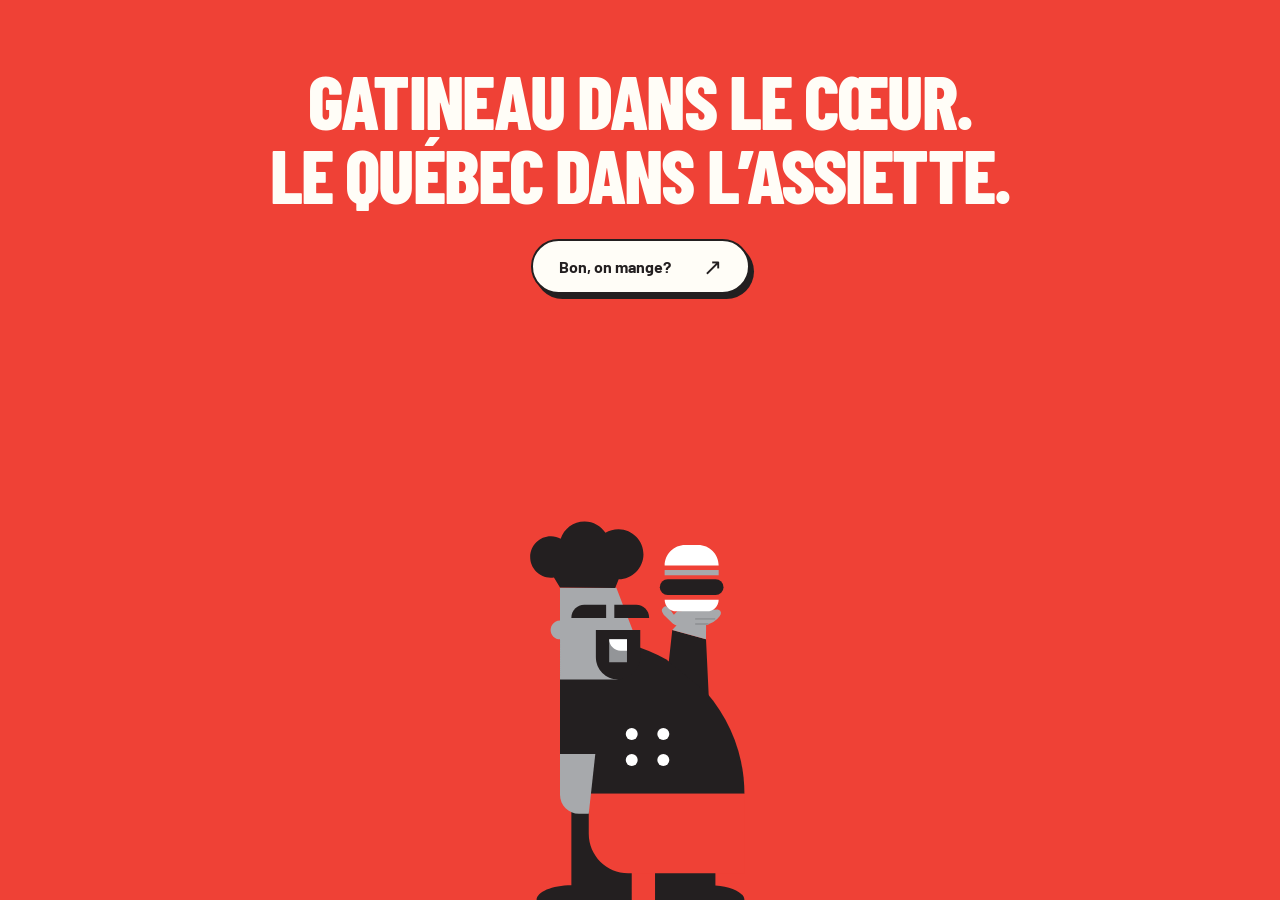
==== commit 4a0402e2: "Refine mascot throw with shoulder rotation and concealed sleeve" ====
--- a/index.html
+++ b/index.html
@@ -44,8 +44,8 @@
         <rect x="76.69" y="34.09" width="37.6" height="9.37" rx="4.68" ry="4.68" fill="#231f20" />
         <rect x="79.55" y="28.65" width="31.89" height="3.11" fill="#a7a9ac" />
       </g>
-    </g><g class="motion"><g id="chuck-body"><g id="leg-left"><path fill="#231f20" d="M24.49 170h35.63v53.43H3.96c0-4.82 9.19-8.73 20.53-8.73Z" /></g><g id="leg-right"><path fill="#231f20" d="M73.88 170h35.63v44.82c9.71.7 17.13 4.28 17.13 8.61H73.88Z" /></g><g id="torso"><path fill="#231f20" d="M126.64 160.78C126.64 137.79 118.13 116.8 104.1 100.76L80.59 81.51C67.27 73.91 51.86 69.56 35.43 69.56H17.79V160.78Z" /><g id="throw-arm"><animateTransform attributeName="transform" type="translate" dur="6.4s" repeatCount="indefinite" calcMode="linear" keyTimes="0.000000;0.005208;0.010417;0.015625;0.020833;0.026042;0.031250;0.036458;0.041667;0.046875;0.052083;0.057292;0.062500;0.067708;0.072917;0.078125;0.083333;0.088542;0.093750;0.098958;0.104167;0.109375;0.114583;0.119792;0.125000;0.130208;0.135417;0.140625;0.145833;0.151042;0.156250;0.161458;0.166667;0.171875;0.177083;0.182292;0.187500;0.192708;0.197917;0.203125;0.208333;0.213542;0.218750;0.223958;0.229167;0.234375;0.239583;0.244792;0.250000;0.255208;0.260417;0.265625;0.270833;0.276042;0.281250;0.286458;0.291667;0.296875;0.302083;0.307292;0.312500;0.317708;0.322917;0.328125;0.333333;0.338542;0.343750;0.348958;0.354167;0.359375;0.364583;0.369792;0.375000;0.380208;0.385417;0.390625;0.395833;0.401042;0.406250;0.411458;0.416667;0.421875;0.427083;0.432292;0.437500;0.442708;0.447917;0.453125;0.458333;0.463542;0.468750;0.473958;0.479167;0.484375;0.489583;0.494792;0.500000;0.505208;0.510417;0.515625;0.520833;0.526042;0.531250;0.536458;0.541667;0.546875;0.552083;0.557292;0.562500;0.567708;0.572917;0.578125;0.583333;0.588542;0.593750;0.598958;0.604167;0.609375;0.614583;0.619792;0.625000;0.630208;0.635417;0.640625;0.645833;0.651042;0.656250;0.661458;0.666667;0.671875;0.677083;0.682292;0.687500;0.692708;0.697917;0.703125;0.708333;0.713542;0.718750;0.723958;0.729167;0.734375;0.739583;0.744792;0.750000;0.755208;0.760417;0.765625;0.770833;0.776042;0.781250;0.786458;0.791667;0.796875;0.802083;0.807292;0.812500;0.817708;0.822917;0.828125;0.833333;0.838542;0.843750;0.848958;0.854167;0.859375;0.864583;0.869792;0.875000;0.880208;0.885417;0.890625;0.895833;0.901042;0.906250;0.911458;0.916667;0.921875;0.927083;0.932292;0.937500;0.942708;0.947917;0.953125;0.958333;0.963542;0.968750;0.973958;0.979167;0.984375;0.989583;0.994792;1.000000" values="0 0.000;0 0.000;0 0.000;0 0.000;0 0.000;0 0.000;0 0.000;0 0.000;0 0.000;0 0.000;0 0.000;0 0.000;0 0.000;0 0.000;0 0.000;0 0.000;0 0.000;0 0.000;0 0.000;0 0.000;0 0.000;0 0.000;0 0.000;0 0.000;0 0.000;0 0.000;0 0.000;0 0.000;0 0.000;0 0.000;0 0.000;0 0.000;0 0.000;0 0.000;0 0.000;0 0.000;0 0.000;0 0.000;0 0.000;0 0.000;0 0.000;0 0.000;0 0.000;0 0.000;0 0.000;0 0.000;0 0.000;0 0.000;0 0.000;0 0.000;0 0.000;0 0.000;0 0.000;0 0.000;0 0.000;0 0.000;0 0.000;0 0.000;0 0.121;0 0.451;0 0.943;0 1.550;0 2.223;0 2.915;0 3.579;0 4.166;0 4.630;0 4.922;0 4.973;0 4.108;0 2.287;0 -0.136;0 -2.806;0 -5.370;0 -7.474;0 -8.764;0 -8.947;0 -8.407;0 -7.414;0 -6.129;0 -4.715;0 -3.332;0 -2.145;0 -1.313;0 -1.000;0 -0.992;0 -0.968;0 -0.930;0 -0.881;0 -0.822;0 -0.755;0 -0.682;0 -0.604;0 -0.524;0 -0.444;0 -0.364;0 -0.288;0 -0.217;0 -0.153;0 -0.098;0 -0.053;0 -0.021;0 -0.003;0 0.000;0 0.000;0 0.000;0 0.000;0 0.000;0 0.000;0 0.000;0 0.000;0 0.000;0 0.754;0 2.332;0 3.704;0 3.962;0 3.575;0 2.871;0 1.978;0 1.022;0 0.129;0 -0.575;0 -0.962;0 -0.977;0 -0.852;0 -0.657;0 -0.432;0 -0.220;0 -0.062;0 0.000;0 0.000;0 0.000;0 0.000;0 0.000;0 0.000;0 0.000;0 0.000;0 0.000;0 0.000;0 0.000;0 0.000;0 0.000;0 0.000;0 0.000;0 0.000;0 0.000;0 0.000;0 0.000;0 0.000;0 0.000;0 0.000;0 0.000;0 0.000;0 0.000;0 0.000;0 0.000;0 0.000;0 0.000;0 0.000;0 0.000;0 0.000;0 0.000;0 0.000;0 0.000;0 0.000;0 0.000;0 0.000;0 0.000;0 0.000;0 0.000;0 0.000;0 0.000;0 0.000;0 0.000;0 0.000;0 0.000;0 0.000;0 0.000;0 0.000;0 0.000;0 0.000;0 0.000;0 0.000;0 0.000;0 0.000;0 0.000;0 0.000;0 0.000;0 0.000;0 0.000;0 0.000;0 0.000;0 0.000" /><g><path fill="#231f20" d="M80.59 81.51L84.05 64.02L103.97 69.56L104.1 100.76L91 108Z" /><polygon points="103.97 69.56 103.97 61 86.87 61 84.05 64.02 103.97 69.56" fill="#a7a9ac" />
-      <g id="serving-hand"><path fill="#a7a9ac" d="M85 55L82 51Q80 49 78.5 51Q77 52.5 79 55L84 60Q85 61 88 62L88 65H104V61Q109 60 112 56Q114 53 111 52L87 53Z" /><path fill="none" stroke="#939598" stroke-width="1.1" stroke-linecap="round" d="M98 57.5H109M98 60.5H105" /></g><animateTransform attributeName="transform" type="rotate" dur="6.4s" repeatCount="indefinite" calcMode="linear" keyTimes="0.000000;0.005208;0.010417;0.015625;0.020833;0.026042;0.031250;0.036458;0.041667;0.046875;0.052083;0.057292;0.062500;0.067708;0.072917;0.078125;0.083333;0.088542;0.093750;0.098958;0.104167;0.109375;0.114583;0.119792;0.125000;0.130208;0.135417;0.140625;0.145833;0.151042;0.156250;0.161458;0.166667;0.171875;0.177083;0.182292;0.187500;0.192708;0.197917;0.203125;0.208333;0.213542;0.218750;0.223958;0.229167;0.234375;0.239583;0.244792;0.250000;0.255208;0.260417;0.265625;0.270833;0.276042;0.281250;0.286458;0.291667;0.296875;0.302083;0.307292;0.312500;0.317708;0.322917;0.328125;0.333333;0.338542;0.343750;0.348958;0.354167;0.359375;0.364583;0.369792;0.375000;0.380208;0.385417;0.390625;0.395833;0.401042;0.406250;0.411458;0.416667;0.421875;0.427083;0.432292;0.437500;0.442708;0.447917;0.453125;0.458333;0.463542;0.468750;0.473958;0.479167;0.484375;0.489583;0.494792;0.500000;0.505208;0.510417;0.515625;0.520833;0.526042;0.531250;0.536458;0.541667;0.546875;0.552083;0.557292;0.562500;0.567708;0.572917;0.578125;0.583333;0.588542;0.593750;0.598958;0.604167;0.609375;0.614583;0.619792;0.625000;0.630208;0.635417;0.640625;0.645833;0.651042;0.656250;0.661458;0.666667;0.671875;0.677083;0.682292;0.687500;0.692708;0.697917;0.703125;0.708333;0.713542;0.718750;0.723958;0.729167;0.734375;0.739583;0.744792;0.750000;0.755208;0.760417;0.765625;0.770833;0.776042;0.781250;0.786458;0.791667;0.796875;0.802083;0.807292;0.812500;0.817708;0.822917;0.828125;0.833333;0.838542;0.843750;0.848958;0.854167;0.859375;0.864583;0.869792;0.875000;0.880208;0.885417;0.890625;0.895833;0.901042;0.906250;0.911458;0.916667;0.921875;0.927083;0.932292;0.937500;0.942708;0.947917;0.953125;0.958333;0.963542;0.968750;0.973958;0.979167;0.984375;0.989583;0.994792;1.000000" values="0.000 89 99;0.000 89 99;0.000 89 99;0.000 89 99;0.000 89 99;0.000 89 99;0.000 89 99;0.000 89 99;0.000 89 99;0.000 89 99;0.000 89 99;0.000 89 99;0.000 89 99;0.000 89 99;0.000 89 99;0.000 89 99;0.000 89 99;0.000 89 99;0.000 89 99;0.000 89 99;0.000 89 99;0.000 89 99;0.000 89 99;0.000 89 99;0.000 89 99;0.000 89 99;0.000 89 99;0.000 89 99;0.000 89 99;0.000 89 99;0.000 89 99;0.000 89 99;0.000 89 99;0.000 89 99;0.000 89 99;0.000 89 99;0.000 89 99;0.000 89 99;0.000 89 99;0.000 89 99;0.000 89 99;0.000 89 99;0.000 89 99;0.000 89 99;0.000 89 99;0.000 89 99;0.000 89 99;0.000 89 99;0.000 89 99;0.000 89 99;0.000 89 99;0.000 89 99;0.000 89 99;0.000 89 99;0.000 89 99;0.000 89 99;0.000 89 99;0.000 89 99;0.314 89 99;1.172 89 99;2.452 89 99;4.029 89 99;5.779 89 99;7.579 89 99;9.304 89 99;10.832 89 99;12.037 89 99;12.797 89 99;12.948 89 99;11.279 89 99;7.768 89 99;3.096 89 99;-2.055 89 99;-7.000 89 99;-11.058 89 99;-13.545 89 99;-13.922 89 99;-13.146 89 99;-11.770 89 99;-10.087 89 99;-8.390 89 99;-6.970 89 99;-6.120 89 99;-5.989 89 99;-5.905 89 99;-5.745 89 99;-5.518 89 99;-5.232 89 99;-4.898 89 99;-4.523 89 99;-4.117 89 99;-3.689 89 99;-3.246 89 99;-2.799 89 99;-2.355 89 99;-1.925 89 99;-1.516 89 99;-1.138 89 99;-0.799 89 99;-0.508 89 99;-0.275 89 99;-0.108 89 99;-0.016 89 99;0.000 89 99;0.000 89 99;0.000 89 99;0.000 89 99;0.000 89 99;0.000 89 99;0.000 89 99;0.000 89 99;0.000 89 99;1.509 89 99;4.664 89 99;7.407 89 99;7.893 89 99;6.825 89 99;4.933 89 99;2.620 89 99;0.286 89 99;-1.666 89 99;-2.835 89 99;-2.962 89 99;-2.688 89 99;-2.222 89 99;-1.650 89 99;-1.056 89 99;-0.526 89 99;-0.146 89 99;0.000 89 99;0.000 89 99;0.000 89 99;0.000 89 99;0.000 89 99;0.000 89 99;0.000 89 99;0.000 89 99;0.000 89 99;0.000 89 99;0.000 89 99;0.000 89 99;0.000 89 99;0.000 89 99;0.000 89 99;0.000 89 99;0.000 89 99;0.000 89 99;0.000 89 99;0.000 89 99;0.000 89 99;0.000 89 99;0.000 89 99;0.000 89 99;0.000 89 99;0.000 89 99;0.000 89 99;0.000 89 99;0.000 89 99;0.000 89 99;0.000 89 99;0.000 89 99;0.000 89 99;0.000 89 99;0.000 89 99;0.000 89 99;0.000 89 99;0.000 89 99;0.000 89 99;0.000 89 99;0.000 89 99;0.000 89 99;0.000 89 99;0.000 89 99;0.000 89 99;0.000 89 99;0.000 89 99;0.000 89 99;0.000 89 99;0.000 89 99;0.000 89 99;0.000 89 99;0.000 89 99;0.000 89 99;0.000 89 99;0.000 89 99;0.000 89 99;0.000 89 99;0.000 89 99;0.000 89 99;0.000 89 99;0.000 89 99;0.000 89 99;0.000 89 99" /></g></g><g id="head"><path d="M63.73,72.13l-12.69-32.96H17.79v19.31c-3.06,0-5.54,2.48-5.54,5.54s2.48,5.54,5.54,5.54v23.68h31.45c10.9,0,18.41-10.94,14.5-21.12Z" fill="#a7a9ac" />
+    </g><g class="motion"><g id="chuck-body"><g id="leg-left"><path fill="#231f20" d="M24.49 170h35.63v53.43H3.96c0-4.82 9.19-8.73 20.53-8.73Z" /></g><g id="leg-right"><path fill="#231f20" d="M73.88 170h35.63v44.82c9.71.7 17.13 4.28 17.13 8.61H73.88Z" /></g><g id="torso"><g id="throw-arm"><path fill="#231f20" d="M60 89L81 92L84.05 64.02L103.97 69.56L106 112Q106 124 94 121L59 107Z" /><polygon points="103.97 69.56 103.97 61 86.87 61 84.05 64.02 103.97 69.56" fill="#a7a9ac" />
+      <g id="serving-hand"><path fill="#a7a9ac" d="M85 55L82 51Q80 49 78.5 51Q77 52.5 79 55L84 60Q85 61 88 62L88 65H104V61Q109 60 112 56Q114 53 111 52L87 53Z" /><path fill="none" stroke="#939598" stroke-width="1.1" stroke-linecap="round" d="M98 57.5H109M98 60.5H105" /></g><animateTransform attributeName="transform" type="rotate" dur="6.4s" repeatCount="indefinite" calcMode="linear" keyTimes="0.000000;0.005208;0.010417;0.015625;0.020833;0.026042;0.031250;0.036458;0.041667;0.046875;0.052083;0.057292;0.062500;0.067708;0.072917;0.078125;0.083333;0.088542;0.093750;0.098958;0.104167;0.109375;0.114583;0.119792;0.125000;0.130208;0.135417;0.140625;0.145833;0.151042;0.156250;0.161458;0.166667;0.171875;0.177083;0.182292;0.187500;0.192708;0.197917;0.203125;0.208333;0.213542;0.218750;0.223958;0.229167;0.234375;0.239583;0.244792;0.250000;0.255208;0.260417;0.265625;0.270833;0.276042;0.281250;0.286458;0.291667;0.296875;0.302083;0.307292;0.312500;0.317708;0.322917;0.328125;0.333333;0.338542;0.343750;0.348958;0.354167;0.359375;0.364583;0.369792;0.375000;0.380208;0.385417;0.390625;0.395833;0.401042;0.406250;0.411458;0.416667;0.421875;0.427083;0.432292;0.437500;0.442708;0.447917;0.453125;0.458333;0.463542;0.468750;0.473958;0.479167;0.484375;0.489583;0.494792;0.500000;0.505208;0.510417;0.515625;0.520833;0.526042;0.531250;0.536458;0.541667;0.546875;0.552083;0.557292;0.562500;0.567708;0.572917;0.578125;0.583333;0.588542;0.593750;0.598958;0.604167;0.609375;0.614583;0.619792;0.625000;0.630208;0.635417;0.640625;0.645833;0.651042;0.656250;0.661458;0.666667;0.671875;0.677083;0.682292;0.687500;0.692708;0.697917;0.703125;0.708333;0.713542;0.718750;0.723958;0.729167;0.734375;0.739583;0.744792;0.750000;0.755208;0.760417;0.765625;0.770833;0.776042;0.781250;0.786458;0.791667;0.796875;0.802083;0.807292;0.812500;0.817708;0.822917;0.828125;0.833333;0.838542;0.843750;0.848958;0.854167;0.859375;0.864583;0.869792;0.875000;0.880208;0.885417;0.890625;0.895833;0.901042;0.906250;0.911458;0.916667;0.921875;0.927083;0.932292;0.937500;0.942708;0.947917;0.953125;0.958333;0.963542;0.968750;0.973958;0.979167;0.984375;0.989583;0.994792;1.000000" values="0.000 70 103;0.000 70 103;0.000 70 103;0.000 70 103;0.000 70 103;0.000 70 103;0.000 70 103;0.000 70 103;0.000 70 103;0.000 70 103;0.000 70 103;0.000 70 103;0.000 70 103;0.000 70 103;0.000 70 103;0.000 70 103;0.000 70 103;0.000 70 103;0.000 70 103;0.000 70 103;0.000 70 103;0.000 70 103;0.000 70 103;0.000 70 103;0.000 70 103;0.000 70 103;0.000 70 103;0.000 70 103;0.000 70 103;0.000 70 103;0.000 70 103;0.000 70 103;0.000 70 103;0.000 70 103;0.000 70 103;0.000 70 103;0.000 70 103;0.000 70 103;0.000 70 103;0.000 70 103;0.000 70 103;0.000 70 103;0.000 70 103;0.000 70 103;0.000 70 103;0.000 70 103;0.000 70 103;0.000 70 103;0.000 70 103;0.000 70 103;0.000 70 103;0.000 70 103;0.000 70 103;0.000 70 103;0.000 70 103;0.000 70 103;0.000 70 103;0.000 70 103;0.433 70 103;1.630 70 103;3.438 70 103;5.704 70 103;8.275 70 103;11.000 70 103;13.725 70 103;16.296 70 103;18.563 70 103;20.370 70 103;21.567 70 103;22.000 70 103;19.895 70 103;14.526 70 103;7.312 70 103;-0.328 70 103;-6.974 70 103;-11.208 70 103;-11.951 70 103;-11.451 70 103;-10.550 70 103;-9.419 70 103;-8.228 70 103;-7.148 70 103;-6.349 70 103;-6.003 70 103;-5.960 70 103;-5.830 70 103;-5.620 70 103;-5.339 70 103;-4.999 70 103;-4.611 70 103;-4.185 70 103;-3.731 70 103;-3.262 70 103;-2.786 70 103;-2.315 70 103;-1.859 70 103;-1.430 70 103;-1.038 70 103;-0.692 70 103;-0.406 70 103;-0.187 70 103;-0.049 70 103;0.000 70 103;0.000 70 103;0.000 70 103;0.000 70 103;0.000 70 103;0.000 70 103;0.000 70 103;0.000 70 103;0.000 70 103;0.000 70 103;1.002 70 103;3.250 70 103;5.612 70 103;6.954 70 103;6.735 70 103;5.783 70 103;4.353 70 103;2.673 70 103;0.970 70 103;-0.528 70 103;-1.594 70 103;-2.000 70 103;-1.931 70 103;-1.748 70 103;-1.481 70 103;-1.166 70 103;-0.834 70 103;-0.519 70 103;-0.252 70 103;-0.069 70 103;0.000 70 103;0.000 70 103;0.000 70 103;0.000 70 103;0.000 70 103;0.000 70 103;0.000 70 103;0.000 70 103;0.000 70 103;0.000 70 103;0.000 70 103;0.000 70 103;0.000 70 103;0.000 70 103;0.000 70 103;0.000 70 103;0.000 70 103;0.000 70 103;0.000 70 103;0.000 70 103;0.000 70 103;0.000 70 103;0.000 70 103;0.000 70 103;0.000 70 103;0.000 70 103;0.000 70 103;0.000 70 103;0.000 70 103;0.000 70 103;0.000 70 103;0.000 70 103;0.000 70 103;0.000 70 103;0.000 70 103;0.000 70 103;0.000 70 103;0.000 70 103;0.000 70 103;0.000 70 103;0.000 70 103;0.000 70 103;0.000 70 103;0.000 70 103;0.000 70 103;0.000 70 103;0.000 70 103;0.000 70 103;0.000 70 103;0.000 70 103;0.000 70 103;0.000 70 103;0.000 70 103;0.000 70 103;0.000 70 103;0.000 70 103;0.000 70 103;0.000 70 103;0.000 70 103;0.000 70 103;0.000 70 103" /></g><path fill="#231f20" d="M126.64 160.78C126.64 137.79 118.13 116.8 104.1 100.76L80.59 81.51C67.27 73.91 51.86 69.56 35.43 69.56H17.79V160.78Z" /><g id="head"><path d="M63.73,72.13l-12.69-32.96H17.79v19.31c-3.06,0-5.54,2.48-5.54,5.54s2.48,5.54,5.54,5.54v23.68h31.45c10.9,0,18.41-10.94,14.5-21.12Z" fill="#a7a9ac" />
       <path d="M38.95,64.02h26.2v16.13c0,7.23-5.87,13.1-13.1,13.1h0c-7.23,0-13.1-5.87-13.1-13.1v-16.13h0Z" fill="#231f20" />
       <rect x="46.81" y="69.57" width="10.5" height="13.52" fill="#939598" />
       <path d="M46.81,69.57h10.5v6.76h-3.74c-3.73,0-6.76-3.03-6.76-6.76h0Z" fill="#fff" />
@@ -58,10 +58,10 @@
       <circle cx="78.76" cy="125.5" r="3.53" fill="#fff" />
       <circle cx="78.76" cy="140.79" r="3.53" fill="#fff" />
       <g id="free-arm"><path d="M34.75,172.49h-5.74c-6.2,0-11.23-5.03-11.23-11.23v-24h20.83l-3.86,35.23Z" fill="#a7a9ac" />
-      <animateTransform attributeName="transform" type="rotate" dur="6.4s" repeatCount="indefinite" calcMode="linear" keyTimes="0.000000;0.005208;0.010417;0.015625;0.020833;0.026042;0.031250;0.036458;0.041667;0.046875;0.052083;0.057292;0.062500;0.067708;0.072917;0.078125;0.083333;0.088542;0.093750;0.098958;0.104167;0.109375;0.114583;0.119792;0.125000;0.130208;0.135417;0.140625;0.145833;0.151042;0.156250;0.161458;0.166667;0.171875;0.177083;0.182292;0.187500;0.192708;0.197917;0.203125;0.208333;0.213542;0.218750;0.223958;0.229167;0.234375;0.239583;0.244792;0.250000;0.255208;0.260417;0.265625;0.270833;0.276042;0.281250;0.286458;0.291667;0.296875;0.302083;0.307292;0.312500;0.317708;0.322917;0.328125;0.333333;0.338542;0.343750;0.348958;0.354167;0.359375;0.364583;0.369792;0.375000;0.380208;0.385417;0.390625;0.395833;0.401042;0.406250;0.411458;0.416667;0.421875;0.427083;0.432292;0.437500;0.442708;0.447917;0.453125;0.458333;0.463542;0.468750;0.473958;0.479167;0.484375;0.489583;0.494792;0.500000;0.505208;0.510417;0.515625;0.520833;0.526042;0.531250;0.536458;0.541667;0.546875;0.552083;0.557292;0.562500;0.567708;0.572917;0.578125;0.583333;0.588542;0.593750;0.598958;0.604167;0.609375;0.614583;0.619792;0.625000;0.630208;0.635417;0.640625;0.645833;0.651042;0.656250;0.661458;0.666667;0.671875;0.677083;0.682292;0.687500;0.692708;0.697917;0.703125;0.708333;0.713542;0.718750;0.723958;0.729167;0.734375;0.739583;0.744792;0.750000;0.755208;0.760417;0.765625;0.770833;0.776042;0.781250;0.786458;0.791667;0.796875;0.802083;0.807292;0.812500;0.817708;0.822917;0.828125;0.833333;0.838542;0.843750;0.848958;0.854167;0.859375;0.864583;0.869792;0.875000;0.880208;0.885417;0.890625;0.895833;0.901042;0.906250;0.911458;0.916667;0.921875;0.927083;0.932292;0.937500;0.942708;0.947917;0.953125;0.958333;0.963542;0.968750;0.973958;0.979167;0.984375;0.989583;0.994792;1.000000" values="0.000 27 138;0.000 27 138;0.000 27 138;0.000 27 138;0.000 27 138;0.000 27 138;0.000 27 138;0.000 27 138;0.000 27 138;0.000 27 138;0.000 27 138;0.000 27 138;0.000 27 138;0.000 27 138;0.000 27 138;0.000 27 138;0.000 27 138;0.000 27 138;0.000 27 138;0.000 27 138;0.000 27 138;0.000 27 138;0.000 27 138;0.000 27 138;0.000 27 138;0.000 27 138;0.000 27 138;0.000 27 138;0.000 27 138;0.000 27 138;0.000 27 138;0.000 27 138;0.000 27 138;0.000 27 138;0.000 27 138;0.000 27 138;0.000 27 138;0.000 27 138;0.000 27 138;0.000 27 138;0.000 27 138;0.000 27 138;0.000 27 138;0.000 27 138;0.000 27 138;0.000 27 138;0.000 27 138;0.000 27 138;0.000 27 138;0.000 27 138;0.000 27 138;0.000 27 138;0.000 27 138;0.000 27 138;0.000 27 138;0.000 27 138;0.000 27 138;0.000 27 138;0.000 27 138;0.000 27 138;0.000 27 138;0.000 27 138;0.000 27 138;0.000 27 138;0.000 27 138;0.000 27 138;0.000 27 138;0.059 27 138;0.222 27 138;0.469 27 138;0.778 27 138;1.128 27 138;1.500 27 138;1.872 27 138;2.222 27 138;2.531 27 138;2.778 27 138;2.941 27 138;3.000 27 138;2.992 27 138;2.968 27 138;2.930 27 138;2.878 27 138;2.814 27 138;2.739 27 138;2.652 27 138;2.557 27 138;2.452 27 138;2.341 27 138;2.222 27 138;2.098 27 138;1.970 27 138;1.838 27 138;1.704 27 138;1.568 27 138;1.432 27 138;1.296 27 138;1.162 27 138;1.030 27 138;0.902 27 138;0.778 27 138;0.659 27 138;0.548 27 138;0.443 27 138;0.348 27 138;0.261 27 138;0.186 27 138;0.122 27 138;0.070 27 138;0.032 27 138;0.008 27 138;-0.000 27 138;-0.377 27 138;-1.166 27 138;-1.852 27 138;-1.995 27 138;-1.947 27 138;-1.852 27 138;-1.718 27 138;-1.554 27 138;-1.367 27 138;-1.166 27 138;-0.958 27 138;-0.752 27 138;-0.556 27 138;-0.377 27 138;-0.224 27 138;-0.105 27 138;-0.028 27 138;0.000 27 138;0.000 27 138;0.000 27 138;0.000 27 138;0.000 27 138;0.000 27 138;0.000 27 138;0.000 27 138;0.000 27 138;0.000 27 138;0.000 27 138;0.000 27 138;0.000 27 138;0.000 27 138;0.000 27 138;0.000 27 138;0.000 27 138;0.000 27 138;0.000 27 138;0.000 27 138;0.000 27 138;0.000 27 138;0.000 27 138;0.000 27 138;0.000 27 138;0.000 27 138;0.000 27 138;0.000 27 138;0.000 27 138;0.000 27 138;0.000 27 138;0.000 27 138;0.000 27 138;0.000 27 138;0.000 27 138;0.000 27 138;0.000 27 138;0.000 27 138;0.000 27 138;0.000 27 138;0.000 27 138;0.000 27 138;0.000 27 138;0.000 27 138;0.000 27 138;0.000 27 138;0.000 27 138;0.000 27 138;0.000 27 138;0.000 27 138;0.000 27 138;0.000 27 138;0.000 27 138;0.000 27 138;0.000 27 138;0.000 27 138;0.000 27 138;0.000 27 138;0.000 27 138;0.000 27 138;0.000 27 138;0.000 27 138;0.000 27 138;0.000 27 138" /></g><g id="burger"><animateTransform attributeName="transform" type="translate" dur="6.4s" repeatCount="indefinite" calcMode="linear" keyTimes="0.000000;0.005208;0.010417;0.015625;0.020833;0.026042;0.031250;0.036458;0.041667;0.046875;0.052083;0.057292;0.062500;0.067708;0.072917;0.078125;0.083333;0.088542;0.093750;0.098958;0.104167;0.109375;0.114583;0.119792;0.125000;0.130208;0.135417;0.140625;0.145833;0.151042;0.156250;0.161458;0.166667;0.171875;0.177083;0.182292;0.187500;0.192708;0.197917;0.203125;0.208333;0.213542;0.218750;0.223958;0.229167;0.234375;0.239583;0.244792;0.250000;0.255208;0.260417;0.265625;0.270833;0.276042;0.281250;0.286458;0.291667;0.296875;0.302083;0.307292;0.312500;0.317708;0.322917;0.328125;0.333333;0.338542;0.343750;0.348958;0.354167;0.359375;0.364583;0.369792;0.375000;0.380208;0.385417;0.390625;0.395833;0.401042;0.406250;0.411458;0.416667;0.421875;0.427083;0.432292;0.437500;0.442708;0.447917;0.453125;0.458333;0.463542;0.468750;0.473958;0.479167;0.484375;0.489583;0.494792;0.500000;0.505208;0.510417;0.515625;0.520833;0.526042;0.531250;0.536458;0.541667;0.546875;0.552083;0.557292;0.562500;0.567708;0.572917;0.578125;0.583333;0.588542;0.593750;0.598958;0.604167;0.609375;0.614583;0.619792;0.625000;0.630208;0.635417;0.640625;0.645833;0.651042;0.656250;0.661458;0.666667;0.671875;0.677083;0.682292;0.687500;0.692708;0.697917;0.703125;0.708333;0.713542;0.718750;0.723958;0.729167;0.734375;0.739583;0.744792;0.750000;0.755208;0.760417;0.765625;0.770833;0.776042;0.781250;0.786458;0.791667;0.796875;0.802083;0.807292;0.812500;0.817708;0.822917;0.828125;0.833333;0.838542;0.843750;0.848958;0.854167;0.859375;0.864583;0.869792;0.875000;0.880208;0.885417;0.890625;0.895833;0.901042;0.906250;0.911458;0.916667;0.921875;0.927083;0.932292;0.937500;0.942708;0.947917;0.953125;0.958333;0.963542;0.968750;0.973958;0.979167;0.984375;0.989583;0.994792;1.000000" values="0.000 0.000;0.000 0.000;0.000 0.000;0.000 0.000;0.000 0.000;0.000 0.000;0.000 0.000;0.000 0.000;0.000 0.000;0.000 0.000;0.000 0.000;0.000 0.000;0.000 0.000;0.000 0.000;0.000 0.000;0.000 0.000;0.000 0.000;0.000 0.000;0.000 0.000;0.000 0.000;0.000 0.000;0.000 0.000;0.000 0.000;0.000 0.000;0.000 0.000;0.000 0.000;0.000 0.000;0.000 0.000;0.000 0.000;0.000 0.000;0.000 0.000;0.000 0.000;0.000 0.000;0.000 0.000;0.000 0.000;0.000 0.000;0.000 0.000;0.000 0.000;0.000 0.000;0.000 0.000;0.000 0.000;0.000 0.000;0.000 0.000;0.000 0.000;0.000 0.000;0.000 0.000;0.000 0.000;0.000 0.000;0.000 0.000;0.000 0.000;0.000 0.000;0.000 0.000;0.000 0.000;0.000 0.000;0.000 0.000;0.000 0.000;0.000 0.000;0.000 0.000;0.359 0.157;1.340 0.597;2.799 1.281;4.591 2.168;6.569 3.209;8.591 4.344;10.516 5.491;12.207 6.554;13.532 7.425;14.362 7.988;14.527 8.094;12.700 6.644;8.803 3.766;3.531 0.311;-2.355 -2.997;-8.039 -5.673;-12.697 -7.502;-15.538 -8.460;-15.874 -11.921;-15.421 -19.828;-14.967 -27.251;-14.514 -34.188;-14.060 -40.639;-13.606 -46.606;-13.153 -52.088;-12.699 -57.084;-12.246 -61.595;-11.792 -65.621;-11.339 -69.162;-10.885 -72.217;-10.432 -74.788;-9.978 -76.873;-9.525 -78.473;-9.071 -79.588;-8.617 -80.218;-8.164 -80.362;-7.710 -80.022;-7.257 -79.196;-6.803 -77.885;-6.350 -76.089;-5.896 -73.808;-5.443 -71.041;-4.989 -67.790;-4.535 -64.053;-4.082 -59.831;-3.628 -55.124;-3.175 -49.931;-2.721 -44.254;-2.268 -38.091;-1.814 -31.443;-1.361 -24.310;-0.907 -16.692;-0.454 -8.589;0.000 0.000;1.724 0.948;5.310 3.077;8.399 5.088;8.943 5.474;7.746 4.811;5.615 3.672;2.990 2.343;0.327 1.055;-1.910 -0.032;-3.251 -0.815;-3.397 -1.210;-3.082 -1.209;-2.547 -1.055;-1.890 -0.816;-1.210 -0.540;-0.602 -0.277;-0.167 -0.078;0.000 0.000;0.000 0.000;0.000 0.000;0.000 0.000;0.000 0.000;0.000 0.000;0.000 0.000;0.000 0.000;0.000 0.000;0.000 0.000;0.000 0.000;0.000 0.000;0.000 0.000;0.000 0.000;0.000 0.000;0.000 0.000;0.000 0.000;0.000 0.000;0.000 0.000;0.000 0.000;0.000 0.000;0.000 0.000;0.000 0.000;0.000 0.000;0.000 0.000;0.000 0.000;0.000 0.000;0.000 0.000;0.000 0.000;0.000 0.000;0.000 0.000;0.000 0.000;0.000 0.000;0.000 0.000;0.000 0.000;0.000 0.000;0.000 0.000;0.000 0.000;0.000 0.000;0.000 0.000;0.000 0.000;0.000 0.000;0.000 0.000;0.000 0.000;0.000 0.000;0.000 0.000;0.000 0.000;0.000 0.000;0.000 0.000;0.000 0.000;0.000 0.000;0.000 0.000;0.000 0.000;0.000 0.000;0.000 0.000;0.000 0.000;0.000 0.000;0.000 0.000;0.000 0.000;0.000 0.000;0.000 0.000;0.000 0.000;0.000 0.000;0.000 0.000" /><g><g>
+      <animateTransform attributeName="transform" type="rotate" dur="6.4s" repeatCount="indefinite" calcMode="linear" keyTimes="0.000000;0.005208;0.010417;0.015625;0.020833;0.026042;0.031250;0.036458;0.041667;0.046875;0.052083;0.057292;0.062500;0.067708;0.072917;0.078125;0.083333;0.088542;0.093750;0.098958;0.104167;0.109375;0.114583;0.119792;0.125000;0.130208;0.135417;0.140625;0.145833;0.151042;0.156250;0.161458;0.166667;0.171875;0.177083;0.182292;0.187500;0.192708;0.197917;0.203125;0.208333;0.213542;0.218750;0.223958;0.229167;0.234375;0.239583;0.244792;0.250000;0.255208;0.260417;0.265625;0.270833;0.276042;0.281250;0.286458;0.291667;0.296875;0.302083;0.307292;0.312500;0.317708;0.322917;0.328125;0.333333;0.338542;0.343750;0.348958;0.354167;0.359375;0.364583;0.369792;0.375000;0.380208;0.385417;0.390625;0.395833;0.401042;0.406250;0.411458;0.416667;0.421875;0.427083;0.432292;0.437500;0.442708;0.447917;0.453125;0.458333;0.463542;0.468750;0.473958;0.479167;0.484375;0.489583;0.494792;0.500000;0.505208;0.510417;0.515625;0.520833;0.526042;0.531250;0.536458;0.541667;0.546875;0.552083;0.557292;0.562500;0.567708;0.572917;0.578125;0.583333;0.588542;0.593750;0.598958;0.604167;0.609375;0.614583;0.619792;0.625000;0.630208;0.635417;0.640625;0.645833;0.651042;0.656250;0.661458;0.666667;0.671875;0.677083;0.682292;0.687500;0.692708;0.697917;0.703125;0.708333;0.713542;0.718750;0.723958;0.729167;0.734375;0.739583;0.744792;0.750000;0.755208;0.760417;0.765625;0.770833;0.776042;0.781250;0.786458;0.791667;0.796875;0.802083;0.807292;0.812500;0.817708;0.822917;0.828125;0.833333;0.838542;0.843750;0.848958;0.854167;0.859375;0.864583;0.869792;0.875000;0.880208;0.885417;0.890625;0.895833;0.901042;0.906250;0.911458;0.916667;0.921875;0.927083;0.932292;0.937500;0.942708;0.947917;0.953125;0.958333;0.963542;0.968750;0.973958;0.979167;0.984375;0.989583;0.994792;1.000000" values="0.000 27 138;0.000 27 138;0.000 27 138;0.000 27 138;0.000 27 138;0.000 27 138;0.000 27 138;0.000 27 138;0.000 27 138;0.000 27 138;0.000 27 138;0.000 27 138;0.000 27 138;0.000 27 138;0.000 27 138;0.000 27 138;0.000 27 138;0.000 27 138;0.000 27 138;0.000 27 138;0.000 27 138;0.000 27 138;0.000 27 138;0.000 27 138;0.000 27 138;0.000 27 138;0.000 27 138;0.000 27 138;0.000 27 138;0.000 27 138;0.000 27 138;0.000 27 138;0.000 27 138;0.000 27 138;0.000 27 138;0.000 27 138;0.000 27 138;0.000 27 138;0.000 27 138;0.000 27 138;0.000 27 138;0.000 27 138;0.000 27 138;0.000 27 138;0.000 27 138;0.000 27 138;0.000 27 138;0.000 27 138;0.000 27 138;0.000 27 138;0.000 27 138;0.000 27 138;0.000 27 138;0.000 27 138;0.000 27 138;0.000 27 138;0.000 27 138;0.000 27 138;0.000 27 138;0.000 27 138;0.000 27 138;0.000 27 138;0.000 27 138;0.000 27 138;0.000 27 138;0.000 27 138;0.000 27 138;0.059 27 138;0.222 27 138;0.469 27 138;0.778 27 138;1.128 27 138;1.500 27 138;1.872 27 138;2.222 27 138;2.531 27 138;2.778 27 138;2.941 27 138;3.000 27 138;2.992 27 138;2.968 27 138;2.930 27 138;2.878 27 138;2.814 27 138;2.739 27 138;2.652 27 138;2.557 27 138;2.452 27 138;2.341 27 138;2.222 27 138;2.098 27 138;1.970 27 138;1.838 27 138;1.704 27 138;1.568 27 138;1.432 27 138;1.296 27 138;1.162 27 138;1.030 27 138;0.902 27 138;0.778 27 138;0.659 27 138;0.548 27 138;0.443 27 138;0.348 27 138;0.261 27 138;0.186 27 138;0.122 27 138;0.070 27 138;0.032 27 138;0.008 27 138;-0.000 27 138;-0.377 27 138;-1.166 27 138;-1.852 27 138;-1.995 27 138;-1.947 27 138;-1.852 27 138;-1.718 27 138;-1.554 27 138;-1.367 27 138;-1.166 27 138;-0.958 27 138;-0.752 27 138;-0.556 27 138;-0.377 27 138;-0.224 27 138;-0.105 27 138;-0.028 27 138;0.000 27 138;0.000 27 138;0.000 27 138;0.000 27 138;0.000 27 138;0.000 27 138;0.000 27 138;0.000 27 138;0.000 27 138;0.000 27 138;0.000 27 138;0.000 27 138;0.000 27 138;0.000 27 138;0.000 27 138;0.000 27 138;0.000 27 138;0.000 27 138;0.000 27 138;0.000 27 138;0.000 27 138;0.000 27 138;0.000 27 138;0.000 27 138;0.000 27 138;0.000 27 138;0.000 27 138;0.000 27 138;0.000 27 138;0.000 27 138;0.000 27 138;0.000 27 138;0.000 27 138;0.000 27 138;0.000 27 138;0.000 27 138;0.000 27 138;0.000 27 138;0.000 27 138;0.000 27 138;0.000 27 138;0.000 27 138;0.000 27 138;0.000 27 138;0.000 27 138;0.000 27 138;0.000 27 138;0.000 27 138;0.000 27 138;0.000 27 138;0.000 27 138;0.000 27 138;0.000 27 138;0.000 27 138;0.000 27 138;0.000 27 138;0.000 27 138;0.000 27 138;0.000 27 138;0.000 27 138;0.000 27 138;0.000 27 138;0.000 27 138;0.000 27 138" /></g><g id="burger"><animateTransform attributeName="transform" type="translate" dur="6.4s" repeatCount="indefinite" calcMode="linear" keyTimes="0.000000;0.005208;0.010417;0.015625;0.020833;0.026042;0.031250;0.036458;0.041667;0.046875;0.052083;0.057292;0.062500;0.067708;0.072917;0.078125;0.083333;0.088542;0.093750;0.098958;0.104167;0.109375;0.114583;0.119792;0.125000;0.130208;0.135417;0.140625;0.145833;0.151042;0.156250;0.161458;0.166667;0.171875;0.177083;0.182292;0.187500;0.192708;0.197917;0.203125;0.208333;0.213542;0.218750;0.223958;0.229167;0.234375;0.239583;0.244792;0.250000;0.255208;0.260417;0.265625;0.270833;0.276042;0.281250;0.286458;0.291667;0.296875;0.302083;0.307292;0.312500;0.317708;0.322917;0.328125;0.333333;0.338542;0.343750;0.348958;0.354167;0.359375;0.364583;0.369792;0.375000;0.380208;0.385417;0.390625;0.395833;0.401042;0.406250;0.411458;0.416667;0.421875;0.427083;0.432292;0.437500;0.442708;0.447917;0.453125;0.458333;0.463542;0.468750;0.473958;0.479167;0.484375;0.489583;0.494792;0.500000;0.505208;0.510417;0.515625;0.520833;0.526042;0.531250;0.536458;0.541667;0.546875;0.552083;0.557292;0.562500;0.567708;0.572917;0.578125;0.583333;0.588542;0.593750;0.598958;0.604167;0.609375;0.614583;0.619792;0.625000;0.630208;0.635417;0.640625;0.645833;0.651042;0.656250;0.661458;0.666667;0.671875;0.677083;0.682292;0.687500;0.692708;0.697917;0.703125;0.708333;0.713542;0.718750;0.723958;0.729167;0.734375;0.739583;0.744792;0.750000;0.755208;0.760417;0.765625;0.770833;0.776042;0.781250;0.786458;0.791667;0.796875;0.802083;0.807292;0.812500;0.817708;0.822917;0.828125;0.833333;0.838542;0.843750;0.848958;0.854167;0.859375;0.864583;0.869792;0.875000;0.880208;0.885417;0.890625;0.895833;0.901042;0.906250;0.911458;0.916667;0.921875;0.927083;0.932292;0.937500;0.942708;0.947917;0.953125;0.958333;0.963542;0.968750;0.973958;0.979167;0.984375;0.989583;0.994792;1.000000" values="0.000 0.000;0.000 0.000;0.000 0.000;0.000 0.000;0.000 0.000;0.000 0.000;0.000 0.000;0.000 0.000;0.000 0.000;0.000 0.000;0.000 0.000;0.000 0.000;0.000 0.000;0.000 0.000;0.000 0.000;0.000 0.000;0.000 0.000;0.000 0.000;0.000 0.000;0.000 0.000;0.000 0.000;0.000 0.000;0.000 0.000;0.000 0.000;0.000 0.000;0.000 0.000;0.000 0.000;0.000 0.000;0.000 0.000;0.000 0.000;0.000 0.000;0.000 0.000;0.000 0.000;0.000 0.000;0.000 0.000;0.000 0.000;0.000 0.000;0.000 0.000;0.000 0.000;0.000 0.000;0.000 0.000;0.000 0.000;0.000 0.000;0.000 0.000;0.000 0.000;0.000 0.000;0.000 0.000;0.000 0.000;0.000 0.000;0.000 0.000;0.000 0.000;0.000 0.000;0.000 0.000;0.000 0.000;0.000 0.000;0.000 0.000;0.000 0.000;0.000 0.000;0.525 0.195;1.968 0.753;4.126 1.654;6.788 2.878;9.748 4.393;12.806 6.142;15.778 8.034;18.498 9.948;20.821 11.734;22.622 13.224;23.789 14.241;24.205 14.615;22.153 12.826;16.634 8.617;8.647 3.810;-0.399 -0.145;-8.636 -2.580;-14.009 -3.628;-14.852 -7.133;-14.427 -15.177;-14.003 -22.736;-13.579 -29.810;-13.154 -36.398;-12.730 -42.502;-12.306 -48.120;-11.881 -53.253;-11.457 -57.901;-11.033 -62.064;-10.608 -65.742;-10.184 -68.934;-9.760 -71.641;-9.335 -73.863;-8.911 -75.600;-8.487 -76.852;-8.062 -77.619;-7.638 -77.900;-7.214 -77.696;-6.789 -77.007;-6.365 -75.833;-5.941 -74.174;-5.516 -72.029;-5.092 -69.400;-4.668 -66.285;-4.243 -62.685;-3.819 -58.599;-3.395 -54.029;-2.970 -48.974;-2.546 -43.433;-2.122 -37.407;-1.697 -30.896;-1.273 -23.900;-0.849 -16.418;-0.424 -8.452;0.000 0.000;1.212 0.456;3.903 1.557;6.681 2.826;8.235 3.598;7.984 3.470;6.881 2.923;5.207 2.136;3.217 1.264;1.174 0.441;-0.643 -0.232;-1.945 -0.682;-2.443 -0.847;-2.359 -0.820;-2.134 -0.745;-1.807 -0.636;-1.421 -0.504;-1.015 -0.364;-0.631 -0.228;-0.307 -0.112;-0.083 -0.030;0.000 0.000;0.000 0.000;0.000 0.000;0.000 0.000;0.000 0.000;0.000 0.000;0.000 0.000;0.000 0.000;0.000 0.000;0.000 0.000;0.000 0.000;0.000 0.000;0.000 0.000;0.000 0.000;0.000 0.000;0.000 0.000;0.000 0.000;0.000 0.000;0.000 0.000;0.000 0.000;0.000 0.000;0.000 0.000;0.000 0.000;0.000 0.000;0.000 0.000;0.000 0.000;0.000 0.000;0.000 0.000;0.000 0.000;0.000 0.000;0.000 0.000;0.000 0.000;0.000 0.000;0.000 0.000;0.000 0.000;0.000 0.000;0.000 0.000;0.000 0.000;0.000 0.000;0.000 0.000;0.000 0.000;0.000 0.000;0.000 0.000;0.000 0.000;0.000 0.000;0.000 0.000;0.000 0.000;0.000 0.000;0.000 0.000;0.000 0.000;0.000 0.000;0.000 0.000;0.000 0.000;0.000 0.000;0.000 0.000;0.000 0.000;0.000 0.000;0.000 0.000;0.000 0.000;0.000 0.000;0.000 0.000" /><g><g>
         <path d="M79.55,46.14h31.89c0,3.8-3.08,6.88-6.88,6.88h-18.13c-3.8,0-6.88-3.08-6.88-6.88h0Z" fill="#fff" />
         <path d="M91.65,13.84h7.68c6.68,0,12.11,5.42,12.11,12.11h-31.89c0-6.68,5.42-12.11,12.11-12.11Z" fill="#fff" />
         <rect x="76.69" y="34.09" width="37.6" height="9.37" rx="4.68" ry="4.68" fill="#231f20" />
         <rect x="79.55" y="28.65" width="31.89" height="3.11" fill="#a7a9ac" />
       </g>
-    <animateTransform attributeName="transform" type="rotate" dur="6.4s" repeatCount="indefinite" calcMode="linear" keyTimes="0.000000;0.005208;0.010417;0.015625;0.020833;0.026042;0.031250;0.036458;0.041667;0.046875;0.052083;0.057292;0.062500;0.067708;0.072917;0.078125;0.083333;0.088542;0.093750;0.098958;0.104167;0.109375;0.114583;0.119792;0.125000;0.130208;0.135417;0.140625;0.145833;0.151042;0.156250;0.161458;0.166667;0.171875;0.177083;0.182292;0.187500;0.192708;0.197917;0.203125;0.208333;0.213542;0.218750;0.223958;0.229167;0.234375;0.239583;0.244792;0.250000;0.255208;0.260417;0.265625;0.270833;0.276042;0.281250;0.286458;0.291667;0.296875;0.302083;0.307292;0.312500;0.317708;0.322917;0.328125;0.333333;0.338542;0.343750;0.348958;0.354167;0.359375;0.364583;0.369792;0.375000;0.380208;0.385417;0.390625;0.395833;0.401042;0.406250;0.411458;0.416667;0.421875;0.427083;0.432292;0.437500;0.442708;0.447917;0.453125;0.458333;0.463542;0.468750;0.473958;0.479167;0.484375;0.489583;0.494792;0.500000;0.505208;0.510417;0.515625;0.520833;0.526042;0.531250;0.536458;0.541667;0.546875;0.552083;0.557292;0.562500;0.567708;0.572917;0.578125;0.583333;0.588542;0.593750;0.598958;0.604167;0.609375;0.614583;0.619792;0.625000;0.630208;0.635417;0.640625;0.645833;0.651042;0.656250;0.661458;0.666667;0.671875;0.677083;0.682292;0.687500;0.692708;0.697917;0.703125;0.708333;0.713542;0.718750;0.723958;0.729167;0.734375;0.739583;0.744792;0.750000;0.755208;0.760417;0.765625;0.770833;0.776042;0.781250;0.786458;0.791667;0.796875;0.802083;0.807292;0.812500;0.817708;0.822917;0.828125;0.833333;0.838542;0.843750;0.848958;0.854167;0.859375;0.864583;0.869792;0.875000;0.880208;0.885417;0.890625;0.895833;0.901042;0.906250;0.911458;0.916667;0.921875;0.927083;0.932292;0.937500;0.942708;0.947917;0.953125;0.958333;0.963542;0.968750;0.973958;0.979167;0.984375;0.989583;0.994792;1.000000" values="0.000 95.49 33.43;0.000 95.49 33.43;0.000 95.49 33.43;0.000 95.49 33.43;0.000 95.49 33.43;0.000 95.49 33.43;0.000 95.49 33.43;0.000 95.49 33.43;0.000 95.49 33.43;0.000 95.49 33.43;0.000 95.49 33.43;0.000 95.49 33.43;0.000 95.49 33.43;0.000 95.49 33.43;0.000 95.49 33.43;0.000 95.49 33.43;0.000 95.49 33.43;0.000 95.49 33.43;0.000 95.49 33.43;0.000 95.49 33.43;0.000 95.49 33.43;0.000 95.49 33.43;0.000 95.49 33.43;0.000 95.49 33.43;0.000 95.49 33.43;0.000 95.49 33.43;0.000 95.49 33.43;0.000 95.49 33.43;0.000 95.49 33.43;0.000 95.49 33.43;0.000 95.49 33.43;0.000 95.49 33.43;0.000 95.49 33.43;0.000 95.49 33.43;0.000 95.49 33.43;0.000 95.49 33.43;0.000 95.49 33.43;0.000 95.49 33.43;0.000 95.49 33.43;0.000 95.49 33.43;0.000 95.49 33.43;0.000 95.49 33.43;0.000 95.49 33.43;0.000 95.49 33.43;0.000 95.49 33.43;0.000 95.49 33.43;0.000 95.49 33.43;0.000 95.49 33.43;0.000 95.49 33.43;0.000 95.49 33.43;0.000 95.49 33.43;0.000 95.49 33.43;0.000 95.49 33.43;0.000 95.49 33.43;0.000 95.49 33.43;0.000 95.49 33.43;0.000 95.49 33.43;0.000 95.49 33.43;0.314 95.49 33.43;1.172 95.49 33.43;2.452 95.49 33.43;4.029 95.49 33.43;5.779 95.49 33.43;7.579 95.49 33.43;9.304 95.49 33.43;10.832 95.49 33.43;12.037 95.49 33.43;12.797 95.49 33.43;12.948 95.49 33.43;11.279 95.49 33.43;7.768 95.49 33.43;3.096 95.49 33.43;-2.055 95.49 33.43;-7.000 95.49 33.43;-11.058 95.49 33.43;-13.545 95.49 33.43;-9.774 95.49 33.43;0.791 95.49 33.43;11.356 95.49 33.43;21.921 95.49 33.43;32.486 95.49 33.43;43.051 95.49 33.43;53.616 95.49 33.43;64.181 95.49 33.43;74.746 95.49 33.43;85.311 95.49 33.43;95.876 95.49 33.43;106.441 95.49 33.43;117.006 95.49 33.43;127.571 95.49 33.43;138.136 95.49 33.43;148.701 95.49 33.43;159.266 95.49 33.43;169.831 95.49 33.43;180.395 95.49 33.43;190.960 95.49 33.43;201.525 95.49 33.43;212.090 95.49 33.43;222.655 95.49 33.43;233.220 95.49 33.43;243.785 95.49 33.43;254.350 95.49 33.43;264.915 95.49 33.43;275.480 95.49 33.43;286.045 95.49 33.43;296.610 95.49 33.43;307.175 95.49 33.43;317.740 95.49 33.43;328.305 95.49 33.43;338.870 95.49 33.43;349.435 95.49 33.43;360.000 95.49 33.43;361.509 95.49 33.43;364.664 95.49 33.43;367.407 95.49 33.43;367.893 95.49 33.43;366.825 95.49 33.43;364.933 95.49 33.43;362.620 95.49 33.43;360.286 95.49 33.43;358.334 95.49 33.43;357.165 95.49 33.43;357.038 95.49 33.43;357.312 95.49 33.43;357.778 95.49 33.43;358.350 95.49 33.43;358.944 95.49 33.43;359.474 95.49 33.43;359.854 95.49 33.43;360.000 95.49 33.43;360.000 95.49 33.43;360.000 95.49 33.43;360.000 95.49 33.43;360.000 95.49 33.43;360.000 95.49 33.43;360.000 95.49 33.43;360.000 95.49 33.43;360.000 95.49 33.43;360.000 95.49 33.43;360.000 95.49 33.43;360.000 95.49 33.43;360.000 95.49 33.43;360.000 95.49 33.43;360.000 95.49 33.43;360.000 95.49 33.43;360.000 95.49 33.43;360.000 95.49 33.43;360.000 95.49 33.43;360.000 95.49 33.43;360.000 95.49 33.43;360.000 95.49 33.43;360.000 95.49 33.43;360.000 95.49 33.43;360.000 95.49 33.43;360.000 95.49 33.43;360.000 95.49 33.43;360.000 95.49 33.43;360.000 95.49 33.43;360.000 95.49 33.43;360.000 95.49 33.43;360.000 95.49 33.43;360.000 95.49 33.43;360.000 95.49 33.43;360.000 95.49 33.43;360.000 95.49 33.43;360.000 95.49 33.43;360.000 95.49 33.43;360.000 95.49 33.43;360.000 95.49 33.43;360.000 95.49 33.43;360.000 95.49 33.43;360.000 95.49 33.43;360.000 95.49 33.43;360.000 95.49 33.43;360.000 95.49 33.43;360.000 95.49 33.43;360.000 95.49 33.43;360.000 95.49 33.43;360.000 95.49 33.43;360.000 95.49 33.43;360.000 95.49 33.43;360.000 95.49 33.43;360.000 95.49 33.43;360.000 95.49 33.43;360.000 95.49 33.43;360.000 95.49 33.43;360.000 95.49 33.43;360.000 95.49 33.43;360.000 95.49 33.43;360.000 95.49 33.43;360.000 95.49 33.43;360.000 95.49 33.43;360.000 95.49 33.43" /></g></g><animateTransform attributeName="transform" type="rotate" dur="6.4s" repeatCount="indefinite" calcMode="linear" keyTimes="0.000000;0.005208;0.010417;0.015625;0.020833;0.026042;0.031250;0.036458;0.041667;0.046875;0.052083;0.057292;0.062500;0.067708;0.072917;0.078125;0.083333;0.088542;0.093750;0.098958;0.104167;0.109375;0.114583;0.119792;0.125000;0.130208;0.135417;0.140625;0.145833;0.151042;0.156250;0.161458;0.166667;0.171875;0.177083;0.182292;0.187500;0.192708;0.197917;0.203125;0.208333;0.213542;0.218750;0.223958;0.229167;0.234375;0.239583;0.244792;0.250000;0.255208;0.260417;0.265625;0.270833;0.276042;0.281250;0.286458;0.291667;0.296875;0.302083;0.307292;0.312500;0.317708;0.322917;0.328125;0.333333;0.338542;0.343750;0.348958;0.354167;0.359375;0.364583;0.369792;0.375000;0.380208;0.385417;0.390625;0.395833;0.401042;0.406250;0.411458;0.416667;0.421875;0.427083;0.432292;0.437500;0.442708;0.447917;0.453125;0.458333;0.463542;0.468750;0.473958;0.479167;0.484375;0.489583;0.494792;0.500000;0.505208;0.510417;0.515625;0.520833;0.526042;0.531250;0.536458;0.541667;0.546875;0.552083;0.557292;0.562500;0.567708;0.572917;0.578125;0.583333;0.588542;0.593750;0.598958;0.604167;0.609375;0.614583;0.619792;0.625000;0.630208;0.635417;0.640625;0.645833;0.651042;0.656250;0.661458;0.666667;0.671875;0.677083;0.682292;0.687500;0.692708;0.697917;0.703125;0.708333;0.713542;0.718750;0.723958;0.729167;0.734375;0.739583;0.744792;0.750000;0.755208;0.760417;0.765625;0.770833;0.776042;0.781250;0.786458;0.791667;0.796875;0.802083;0.807292;0.812500;0.817708;0.822917;0.828125;0.833333;0.838542;0.843750;0.848958;0.854167;0.859375;0.864583;0.869792;0.875000;0.880208;0.885417;0.890625;0.895833;0.901042;0.906250;0.911458;0.916667;0.921875;0.927083;0.932292;0.937500;0.942708;0.947917;0.953125;0.958333;0.963542;0.968750;0.973958;0.979167;0.984375;0.989583;0.994792;1.000000" values="0.000 65 207;0.000 65 207;0.000 65 207;0.000 65 207;0.000 65 207;0.000 65 207;0.000 65 207;0.000 65 207;0.000 65 207;0.000 65 207;0.000 65 207;0.000 65 207;0.000 65 207;0.000 65 207;0.000 65 207;0.000 65 207;0.000 65 207;0.000 65 207;0.000 65 207;0.000 65 207;0.000 65 207;0.000 65 207;0.000 65 207;0.000 65 207;0.000 65 207;0.000 65 207;0.000 65 207;0.000 65 207;0.000 65 207;0.000 65 207;0.000 65 207;0.000 65 207;0.000 65 207;0.000 65 207;0.000 65 207;0.000 65 207;0.000 65 207;0.000 65 207;0.000 65 207;0.000 65 207;0.000 65 207;0.000 65 207;0.000 65 207;0.000 65 207;0.000 65 207;0.000 65 207;0.000 65 207;0.000 65 207;0.000 65 207;0.000 65 207;0.000 65 207;0.000 65 207;0.000 65 207;0.000 65 207;0.000 65 207;0.000 65 207;0.000 65 207;0.000 65 207;0.060 65 207;0.225 65 207;0.472 65 207;0.775 65 207;1.111 65 207;1.457 65 207;1.789 65 207;2.083 65 207;2.315 65 207;2.461 65 207;2.492 65 207;2.251 65 207;1.744 65 207;1.069 65 207;0.325 65 207;-0.389 65 207;-0.975 65 207;-1.334 65 207;-1.396 65 207;-1.354 65 207;-1.273 65 207;-1.160 65 207;-1.022 65 207;-0.869 65 207;-0.708 65 207;-0.546 65 207;-0.392 65 207;-0.253 65 207;-0.137 65 207;-0.052 65 207;-0.006 65 207;0.000 65 207;0.000 65 207;0.000 65 207;0.000 65 207;0.000 65 207;0.000 65 207;0.000 65 207;0.000 65 207;0.000 65 207;0.000 65 207;0.000 65 207;0.000 65 207;0.000 65 207;0.000 65 207;0.000 65 207;0.000 65 207;0.000 65 207;0.000 65 207;0.000 65 207;0.000 65 207;0.000 65 207;0.000 65 207;0.000 65 207;0.377 65 207;1.166 65 207;1.852 65 207;1.984 65 207;1.815 65 207;1.504 65 207;1.103 65 207;0.661 65 207;0.229 65 207;-0.142 65 207;-0.402 65 207;-0.500 65 207;-0.483 65 207;-0.437 65 207;-0.370 65 207;-0.291 65 207;-0.209 65 207;-0.130 65 207;-0.063 65 207;-0.017 65 207;0.000 65 207;0.000 65 207;0.000 65 207;0.000 65 207;0.000 65 207;0.000 65 207;0.000 65 207;0.000 65 207;0.000 65 207;0.000 65 207;0.000 65 207;0.000 65 207;0.000 65 207;0.000 65 207;0.000 65 207;0.000 65 207;0.000 65 207;0.000 65 207;0.000 65 207;0.000 65 207;0.000 65 207;0.000 65 207;0.000 65 207;0.000 65 207;0.000 65 207;0.000 65 207;0.000 65 207;0.000 65 207;0.000 65 207;0.000 65 207;0.000 65 207;0.000 65 207;0.000 65 207;0.000 65 207;0.000 65 207;0.000 65 207;0.000 65 207;0.000 65 207;0.000 65 207;0.000 65 207;0.000 65 207;0.000 65 207;0.000 65 207;0.000 65 207;0.000 65 207;0.000 65 207;0.000 65 207;0.000 65 207;0.000 65 207;0.000 65 207;0.000 65 207;0.000 65 207;0.000 65 207;0.000 65 207;0.000 65 207;0.000 65 207;0.000 65 207;0.000 65 207;0.000 65 207;0.000 65 207;0.000 65 207" /></g></g></g></svg><div class="bubble" aria-hidden="true"><svg viewBox="0 0 180 80" preserveAspectRatio="none" aria-hidden="true"><path d="M19 1H161Q179 1 179 19V43Q179 61 161 61H153L162 78L135 61H19Q1 61 1 43V19Q1 1 19 1Z" fill="var(--paper)" stroke="var(--ink)" stroke-width="2" vector-effect="non-scaling-stroke" stroke-linejoin="round"/></svg><span class="bubble-label">Bon appétit!</span></div></div></main></body></html>+    <animateTransform attributeName="transform" type="rotate" dur="6.4s" repeatCount="indefinite" calcMode="linear" keyTimes="0.000000;0.005208;0.010417;0.015625;0.020833;0.026042;0.031250;0.036458;0.041667;0.046875;0.052083;0.057292;0.062500;0.067708;0.072917;0.078125;0.083333;0.088542;0.093750;0.098958;0.104167;0.109375;0.114583;0.119792;0.125000;0.130208;0.135417;0.140625;0.145833;0.151042;0.156250;0.161458;0.166667;0.171875;0.177083;0.182292;0.187500;0.192708;0.197917;0.203125;0.208333;0.213542;0.218750;0.223958;0.229167;0.234375;0.239583;0.244792;0.250000;0.255208;0.260417;0.265625;0.270833;0.276042;0.281250;0.286458;0.291667;0.296875;0.302083;0.307292;0.312500;0.317708;0.322917;0.328125;0.333333;0.338542;0.343750;0.348958;0.354167;0.359375;0.364583;0.369792;0.375000;0.380208;0.385417;0.390625;0.395833;0.401042;0.406250;0.411458;0.416667;0.421875;0.427083;0.432292;0.437500;0.442708;0.447917;0.453125;0.458333;0.463542;0.468750;0.473958;0.479167;0.484375;0.489583;0.494792;0.500000;0.505208;0.510417;0.515625;0.520833;0.526042;0.531250;0.536458;0.541667;0.546875;0.552083;0.557292;0.562500;0.567708;0.572917;0.578125;0.583333;0.588542;0.593750;0.598958;0.604167;0.609375;0.614583;0.619792;0.625000;0.630208;0.635417;0.640625;0.645833;0.651042;0.656250;0.661458;0.666667;0.671875;0.677083;0.682292;0.687500;0.692708;0.697917;0.703125;0.708333;0.713542;0.718750;0.723958;0.729167;0.734375;0.739583;0.744792;0.750000;0.755208;0.760417;0.765625;0.770833;0.776042;0.781250;0.786458;0.791667;0.796875;0.802083;0.807292;0.812500;0.817708;0.822917;0.828125;0.833333;0.838542;0.843750;0.848958;0.854167;0.859375;0.864583;0.869792;0.875000;0.880208;0.885417;0.890625;0.895833;0.901042;0.906250;0.911458;0.916667;0.921875;0.927083;0.932292;0.937500;0.942708;0.947917;0.953125;0.958333;0.963542;0.968750;0.973958;0.979167;0.984375;0.989583;0.994792;1.000000" values="0.000 95.49 33.43;0.000 95.49 33.43;0.000 95.49 33.43;0.000 95.49 33.43;0.000 95.49 33.43;0.000 95.49 33.43;0.000 95.49 33.43;0.000 95.49 33.43;0.000 95.49 33.43;0.000 95.49 33.43;0.000 95.49 33.43;0.000 95.49 33.43;0.000 95.49 33.43;0.000 95.49 33.43;0.000 95.49 33.43;0.000 95.49 33.43;0.000 95.49 33.43;0.000 95.49 33.43;0.000 95.49 33.43;0.000 95.49 33.43;0.000 95.49 33.43;0.000 95.49 33.43;0.000 95.49 33.43;0.000 95.49 33.43;0.000 95.49 33.43;0.000 95.49 33.43;0.000 95.49 33.43;0.000 95.49 33.43;0.000 95.49 33.43;0.000 95.49 33.43;0.000 95.49 33.43;0.000 95.49 33.43;0.000 95.49 33.43;0.000 95.49 33.43;0.000 95.49 33.43;0.000 95.49 33.43;0.000 95.49 33.43;0.000 95.49 33.43;0.000 95.49 33.43;0.000 95.49 33.43;0.000 95.49 33.43;0.000 95.49 33.43;0.000 95.49 33.43;0.000 95.49 33.43;0.000 95.49 33.43;0.000 95.49 33.43;0.000 95.49 33.43;0.000 95.49 33.43;0.000 95.49 33.43;0.000 95.49 33.43;0.000 95.49 33.43;0.000 95.49 33.43;0.000 95.49 33.43;0.000 95.49 33.43;0.000 95.49 33.43;0.000 95.49 33.43;0.000 95.49 33.43;0.000 95.49 33.43;0.433 95.49 33.43;1.630 95.49 33.43;3.438 95.49 33.43;5.704 95.49 33.43;8.275 95.49 33.43;11.000 95.49 33.43;13.725 95.49 33.43;16.296 95.49 33.43;18.563 95.49 33.43;20.370 95.49 33.43;21.567 95.49 33.43;22.000 95.49 33.43;19.895 95.49 33.43;14.526 95.49 33.43;7.312 95.49 33.43;-0.328 95.49 33.43;-6.974 95.49 33.43;-11.208 95.49 33.43;-7.797 95.49 33.43;2.712 95.49 33.43;13.220 95.49 33.43;23.729 95.49 33.43;34.237 95.49 33.43;44.746 95.49 33.43;55.254 95.49 33.43;65.763 95.49 33.43;76.271 95.49 33.43;86.780 95.49 33.43;97.288 95.49 33.43;107.797 95.49 33.43;118.305 95.49 33.43;128.814 95.49 33.43;139.322 95.49 33.43;149.831 95.49 33.43;160.339 95.49 33.43;170.847 95.49 33.43;181.356 95.49 33.43;191.864 95.49 33.43;202.373 95.49 33.43;212.881 95.49 33.43;223.390 95.49 33.43;233.898 95.49 33.43;244.407 95.49 33.43;254.915 95.49 33.43;265.424 95.49 33.43;275.932 95.49 33.43;286.441 95.49 33.43;296.949 95.49 33.43;307.458 95.49 33.43;317.966 95.49 33.43;328.475 95.49 33.43;338.983 95.49 33.43;349.492 95.49 33.43;360.000 95.49 33.43;361.002 95.49 33.43;363.250 95.49 33.43;365.612 95.49 33.43;366.954 95.49 33.43;366.735 95.49 33.43;365.783 95.49 33.43;364.353 95.49 33.43;362.673 95.49 33.43;360.970 95.49 33.43;359.472 95.49 33.43;358.406 95.49 33.43;358.000 95.49 33.43;358.069 95.49 33.43;358.252 95.49 33.43;358.519 95.49 33.43;358.834 95.49 33.43;359.166 95.49 33.43;359.481 95.49 33.43;359.748 95.49 33.43;359.931 95.49 33.43;360.000 95.49 33.43;360.000 95.49 33.43;360.000 95.49 33.43;360.000 95.49 33.43;360.000 95.49 33.43;360.000 95.49 33.43;360.000 95.49 33.43;360.000 95.49 33.43;360.000 95.49 33.43;360.000 95.49 33.43;360.000 95.49 33.43;360.000 95.49 33.43;360.000 95.49 33.43;360.000 95.49 33.43;360.000 95.49 33.43;360.000 95.49 33.43;360.000 95.49 33.43;360.000 95.49 33.43;360.000 95.49 33.43;360.000 95.49 33.43;360.000 95.49 33.43;360.000 95.49 33.43;360.000 95.49 33.43;360.000 95.49 33.43;360.000 95.49 33.43;360.000 95.49 33.43;360.000 95.49 33.43;360.000 95.49 33.43;360.000 95.49 33.43;360.000 95.49 33.43;360.000 95.49 33.43;360.000 95.49 33.43;360.000 95.49 33.43;360.000 95.49 33.43;360.000 95.49 33.43;360.000 95.49 33.43;360.000 95.49 33.43;360.000 95.49 33.43;360.000 95.49 33.43;360.000 95.49 33.43;360.000 95.49 33.43;360.000 95.49 33.43;360.000 95.49 33.43;360.000 95.49 33.43;360.000 95.49 33.43;360.000 95.49 33.43;360.000 95.49 33.43;360.000 95.49 33.43;360.000 95.49 33.43;360.000 95.49 33.43;360.000 95.49 33.43;360.000 95.49 33.43;360.000 95.49 33.43;360.000 95.49 33.43;360.000 95.49 33.43;360.000 95.49 33.43;360.000 95.49 33.43;360.000 95.49 33.43;360.000 95.49 33.43;360.000 95.49 33.43;360.000 95.49 33.43" /></g></g><animateTransform attributeName="transform" type="rotate" dur="6.4s" repeatCount="indefinite" calcMode="linear" keyTimes="0.000000;0.005208;0.010417;0.015625;0.020833;0.026042;0.031250;0.036458;0.041667;0.046875;0.052083;0.057292;0.062500;0.067708;0.072917;0.078125;0.083333;0.088542;0.093750;0.098958;0.104167;0.109375;0.114583;0.119792;0.125000;0.130208;0.135417;0.140625;0.145833;0.151042;0.156250;0.161458;0.166667;0.171875;0.177083;0.182292;0.187500;0.192708;0.197917;0.203125;0.208333;0.213542;0.218750;0.223958;0.229167;0.234375;0.239583;0.244792;0.250000;0.255208;0.260417;0.265625;0.270833;0.276042;0.281250;0.286458;0.291667;0.296875;0.302083;0.307292;0.312500;0.317708;0.322917;0.328125;0.333333;0.338542;0.343750;0.348958;0.354167;0.359375;0.364583;0.369792;0.375000;0.380208;0.385417;0.390625;0.395833;0.401042;0.406250;0.411458;0.416667;0.421875;0.427083;0.432292;0.437500;0.442708;0.447917;0.453125;0.458333;0.463542;0.468750;0.473958;0.479167;0.484375;0.489583;0.494792;0.500000;0.505208;0.510417;0.515625;0.520833;0.526042;0.531250;0.536458;0.541667;0.546875;0.552083;0.557292;0.562500;0.567708;0.572917;0.578125;0.583333;0.588542;0.593750;0.598958;0.604167;0.609375;0.614583;0.619792;0.625000;0.630208;0.635417;0.640625;0.645833;0.651042;0.656250;0.661458;0.666667;0.671875;0.677083;0.682292;0.687500;0.692708;0.697917;0.703125;0.708333;0.713542;0.718750;0.723958;0.729167;0.734375;0.739583;0.744792;0.750000;0.755208;0.760417;0.765625;0.770833;0.776042;0.781250;0.786458;0.791667;0.796875;0.802083;0.807292;0.812500;0.817708;0.822917;0.828125;0.833333;0.838542;0.843750;0.848958;0.854167;0.859375;0.864583;0.869792;0.875000;0.880208;0.885417;0.890625;0.895833;0.901042;0.906250;0.911458;0.916667;0.921875;0.927083;0.932292;0.937500;0.942708;0.947917;0.953125;0.958333;0.963542;0.968750;0.973958;0.979167;0.984375;0.989583;0.994792;1.000000" values="0.000 65 207;0.000 65 207;0.000 65 207;0.000 65 207;0.000 65 207;0.000 65 207;0.000 65 207;0.000 65 207;0.000 65 207;0.000 65 207;0.000 65 207;0.000 65 207;0.000 65 207;0.000 65 207;0.000 65 207;0.000 65 207;0.000 65 207;0.000 65 207;0.000 65 207;0.000 65 207;0.000 65 207;0.000 65 207;0.000 65 207;0.000 65 207;0.000 65 207;0.000 65 207;0.000 65 207;0.000 65 207;0.000 65 207;0.000 65 207;0.000 65 207;0.000 65 207;0.000 65 207;0.000 65 207;0.000 65 207;0.000 65 207;0.000 65 207;0.000 65 207;0.000 65 207;0.000 65 207;0.000 65 207;0.000 65 207;0.000 65 207;0.000 65 207;0.000 65 207;0.000 65 207;0.000 65 207;0.000 65 207;0.000 65 207;0.000 65 207;0.000 65 207;0.000 65 207;0.000 65 207;0.000 65 207;0.000 65 207;0.000 65 207;0.000 65 207;0.000 65 207;0.060 65 207;0.225 65 207;0.472 65 207;0.775 65 207;1.111 65 207;1.457 65 207;1.789 65 207;2.083 65 207;2.315 65 207;2.461 65 207;2.492 65 207;2.251 65 207;1.744 65 207;1.069 65 207;0.325 65 207;-0.389 65 207;-0.975 65 207;-1.334 65 207;-1.396 65 207;-1.354 65 207;-1.273 65 207;-1.160 65 207;-1.022 65 207;-0.869 65 207;-0.708 65 207;-0.546 65 207;-0.392 65 207;-0.253 65 207;-0.137 65 207;-0.052 65 207;-0.006 65 207;0.000 65 207;0.000 65 207;0.000 65 207;0.000 65 207;0.000 65 207;0.000 65 207;0.000 65 207;0.000 65 207;0.000 65 207;0.000 65 207;0.000 65 207;0.000 65 207;0.000 65 207;0.000 65 207;0.000 65 207;0.000 65 207;0.000 65 207;0.000 65 207;0.000 65 207;0.000 65 207;0.000 65 207;0.000 65 207;0.000 65 207;0.377 65 207;1.166 65 207;1.852 65 207;1.984 65 207;1.815 65 207;1.504 65 207;1.103 65 207;0.661 65 207;0.229 65 207;-0.142 65 207;-0.402 65 207;-0.500 65 207;-0.483 65 207;-0.437 65 207;-0.370 65 207;-0.291 65 207;-0.209 65 207;-0.130 65 207;-0.063 65 207;-0.017 65 207;0.000 65 207;0.000 65 207;0.000 65 207;0.000 65 207;0.000 65 207;0.000 65 207;0.000 65 207;0.000 65 207;0.000 65 207;0.000 65 207;0.000 65 207;0.000 65 207;0.000 65 207;0.000 65 207;0.000 65 207;0.000 65 207;0.000 65 207;0.000 65 207;0.000 65 207;0.000 65 207;0.000 65 207;0.000 65 207;0.000 65 207;0.000 65 207;0.000 65 207;0.000 65 207;0.000 65 207;0.000 65 207;0.000 65 207;0.000 65 207;0.000 65 207;0.000 65 207;0.000 65 207;0.000 65 207;0.000 65 207;0.000 65 207;0.000 65 207;0.000 65 207;0.000 65 207;0.000 65 207;0.000 65 207;0.000 65 207;0.000 65 207;0.000 65 207;0.000 65 207;0.000 65 207;0.000 65 207;0.000 65 207;0.000 65 207;0.000 65 207;0.000 65 207;0.000 65 207;0.000 65 207;0.000 65 207;0.000 65 207;0.000 65 207;0.000 65 207;0.000 65 207;0.000 65 207;0.000 65 207;0.000 65 207" /></g></g></g></svg><div class="bubble" aria-hidden="true"><svg viewBox="0 0 180 80" preserveAspectRatio="none" aria-hidden="true"><path d="M19 1H161Q179 1 179 19V43Q179 61 161 61H153L162 78L135 61H19Q1 61 1 43V19Q1 1 19 1Z" fill="var(--paper)" stroke="var(--ink)" stroke-width="2" vector-effect="non-scaling-stroke" stroke-linejoin="round"/></svg><span class="bubble-label">Bon appétit!</span></div></div></main></body></html>
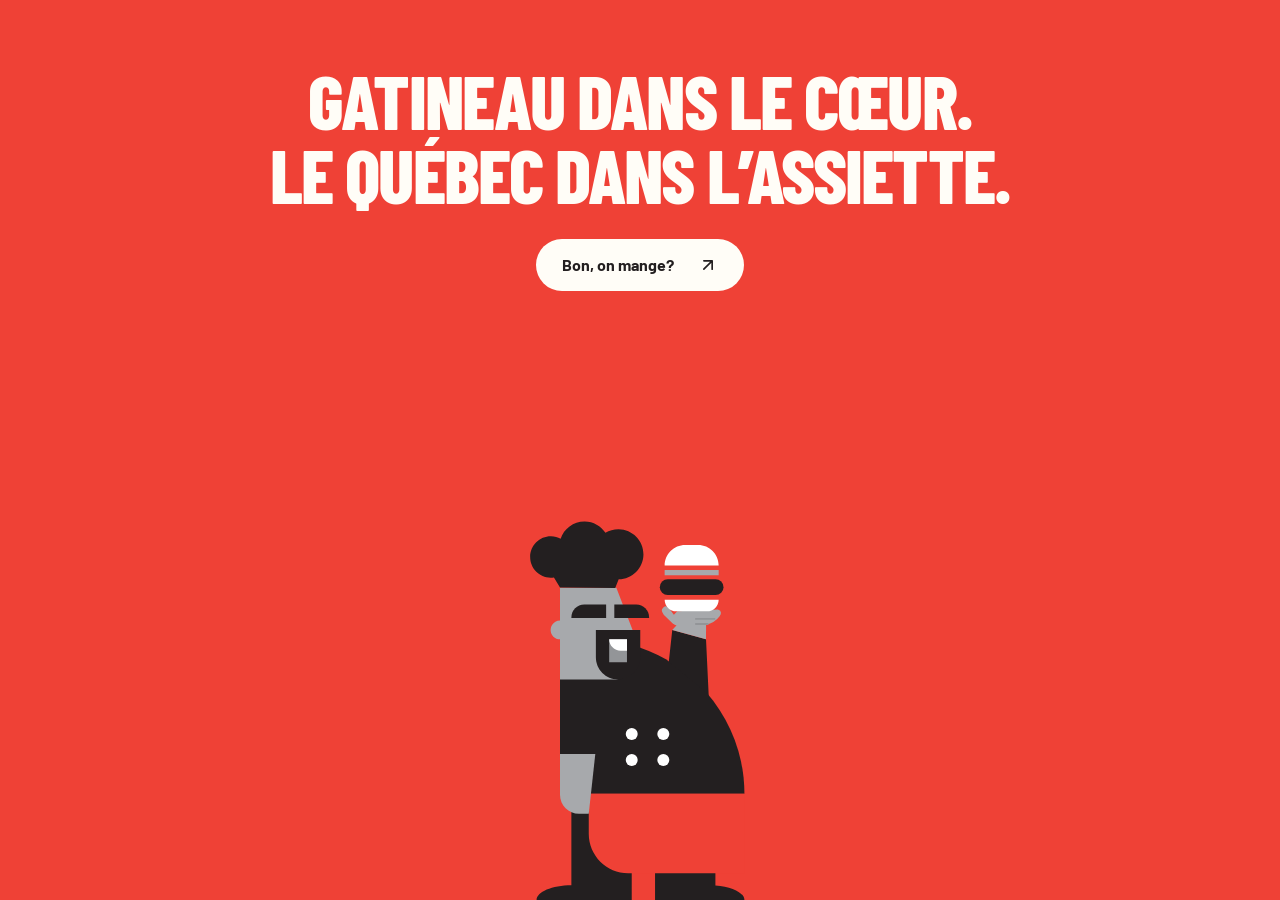
==== commit a548cf22: "Flatten greeting and button and balance mobile composition" ====
--- a/index.html
+++ b/index.html
@@ -12,14 +12,15 @@
 .cta span{font-size:23px;line-height:.8}.cta:hover{transform:translate(2px,2px);box-shadow:2px 3px 0 var(--ink)}.cta:active{transform:translate(4px,5px);box-shadow:0 0 0 var(--ink)}.cta:focus-visible{outline:3px solid var(--paper);outline-offset:8px}
 .stage{position:fixed;bottom:0;left:50%;transform:translateX(-50%);height:min(59svh,560px);aspect-ratio:180/313.43;pointer-events:none}
 .stage svg{display:block;width:100%;height:100%}
-.bubble{position:absolute;right:75%;bottom:53%;color:var(--ink);padding:18px 25px;white-space:nowrap;font-size:clamp(17px,2.1vw,24px);transform-origin:90% 85%;animation:appetit 6.4s infinite;opacity:0}
-.stage .bubble svg{position:absolute;inset:0;width:100%;height:calc(100% + 18px);overflow:visible;z-index:0}.bubble-label{position:relative;z-index:1}
-@keyframes appetit{0%,59%{opacity:0;transform:translateY(7px) rotate(-7deg) scale(.7)}65%{opacity:1;transform:translateY(-2px) rotate(-5deg) scale(1.04)}69%,87%{opacity:1;transform:translateY(0) rotate(-5deg) scale(1)}93%,100%{opacity:0;transform:translateY(-6px) rotate(-3deg) scale(.97)}}
-@media(max-width:520px){.copy{padding-top:7svh}.cta{margin-top:25px;padding:15px 23px}.stage{height:55svh}.bubble{right:63%;font-size:17px;padding:14px 18px}}
-@media(max-height:520px) and (min-width:700px){.copy{text-align:left;padding:40px 5vw;width:65%}h1{font-size:clamp(32px,4.4vw,52px)}.stage{left:80%;height:92svh}.bubble{right:63%;font-size:17px}}
-@media(prefers-reduced-motion:reduce){.bubble{animation:none;opacity:1;transform:rotate(-5deg)}.cta{transition:none}}
+/* Flat, unboxed greeting; synchronized with the burger catch. */
+.bubble{position:absolute;left:50%;top:19%;color:var(--paper);white-space:nowrap;font-size:clamp(18px,2.1vw,24px);transform-origin:center;animation:appetit 6.4s infinite;opacity:0}
+@keyframes appetit{0%,59%{opacity:0;transform:translate(-50%,7px)}65%,87%{opacity:1;transform:translate(-50%,0)}93%,100%{opacity:0;transform:translate(-50%,-6px)}}
+.cta{border:0;box-shadow:none;gap:24px}.cta svg{width:20px;height:20px;flex:none}.cta:hover{transform:translateY(-2px);box-shadow:none}.cta:active{transform:translateY(0);box-shadow:none}
+@media(max-width:520px){.copy{position:absolute;inset:auto 0 calc(56svh + 15px);padding:0 20px}h1{font-size:clamp(34px,8.9vw,46px);line-height:1.02}.cta{margin-top:22px;padding:15px 23px}.stage{height:62svh}.bubble{font-size:19px;top:19%}}
+@media(max-height:520px) and (min-width:700px){.copy{text-align:left;padding:40px 5vw;width:65%}h1{font-size:clamp(32px,4.4vw,52px)}.stage{left:80%;height:92svh}.bubble{font-size:17px}}
+@media(prefers-reduced-motion:reduce){.bubble{animation:none;opacity:1;transform:translateX(-50%)}.cta{transition:none}}
 </style></head>
-<body><main class="page"><div class="copy"><h1><span>Gatineau dans le cœur.</span><span>Le Québec dans l’assiette.</span></h1><a class="cta" href="https://loogart.com/" aria-label="Bon, on mange? Visiter Loogart.com">Bon, on mange? <span aria-hidden="true">↗</span></a></div><div class="stage"><svg xmlns="http://www.w3.org/2000/svg" viewBox="-25 -90 180 313.43" role="img" aria-labelledby="chef-title chef-desc"><title id="chef-title">Chuck, le chef qui a du swing</title><desc id="chef-desc">Les pieds bien au sol, Chuck se penche, lance son burger et le rattrape. Une boucle de 6,4 secondes.</desc><style>.motion{display:inline}.still{display:none}@media(prefers-reduced-motion:reduce){.motion{display:none}.still{display:inline}}</style><g class="still"><path d="M126.64,160.78h0c0-22.99-8.51-43.98-22.54-60.02l-.13-31.2-19.92-5.54-3.46,17.49c-13.32-7.6-28.73-11.95-45.16-11.95h-17.64v91.21h6.7v53.92c-11.34,0-20.53,3.91-20.53,8.73h20.53s35.63,0,35.63,0v-62.66h13.76v62.66h35.63s17.13,0,17.13,0c0-4.33-7.42-7.91-17.13-8.61v-54.05h17.13Z" fill="#231f20" />
+<body><main class="page"><div class="copy"><h1><span>Gatineau dans le cœur.</span><span>Le Québec dans l’assiette.</span></h1><a class="cta" href="https://loogart.com/" aria-label="Bon, on mange? Visiter Loogart.com">Bon, on mange? <svg viewBox="0 0 24 24" fill="none" stroke="currentColor" stroke-width="2" stroke-linecap="round" stroke-linejoin="round" aria-hidden="true"><path d="M7 17 17 7M7 7h10v10"/></svg></a></div><div class="stage"><svg xmlns="http://www.w3.org/2000/svg" viewBox="-25 -90 180 313.43" role="img" aria-labelledby="chef-title chef-desc"><title id="chef-title">Chuck, le chef qui a du swing</title><desc id="chef-desc">Les pieds bien au sol, Chuck se penche, lance son burger et le rattrape. Une boucle de 6,4 secondes.</desc><style>.motion{display:inline}.still{display:none}@media(prefers-reduced-motion:reduce){.motion{display:none}.still{display:inline}}</style><g class="still"><path d="M126.64,160.78h0c0-22.99-8.51-43.98-22.54-60.02l-.13-31.2-19.92-5.54-3.46,17.49c-13.32-7.6-28.73-11.95-45.16-11.95h-17.64v91.21h6.7v53.92c-11.34,0-20.53,3.91-20.53,8.73h20.53s35.63,0,35.63,0v-62.66h13.76v62.66h35.63s17.13,0,17.13,0c0-4.33-7.42-7.91-17.13-8.61v-54.05h17.13Z" fill="#231f20" />
       <path d="M88.09,46.04v.19c-.16-.05-.31-.11-.47-.19h.47Z" fill="#939598" />
       <path d="M63.73,72.13l-12.69-32.96H17.79v19.31c-3.06,0-5.54,2.48-5.54,5.54s2.48,5.54,5.54,5.54v23.68h31.45c10.9,0,18.41-10.94,14.5-21.12Z" fill="#a7a9ac" />
       <path d="M38.95,64.02h26.2v16.13c0,7.23-5.87,13.1-13.1,13.1h0c-7.23,0-13.1-5.87-13.1-13.1v-16.13h0Z" fill="#231f20" />
@@ -64,4 +65,4 @@
         <rect x="76.69" y="34.09" width="37.6" height="9.37" rx="4.68" ry="4.68" fill="#231f20" />
         <rect x="79.55" y="28.65" width="31.89" height="3.11" fill="#a7a9ac" />
       </g>
-    <animateTransform attributeName="transform" type="rotate" dur="6.4s" repeatCount="indefinite" calcMode="linear" keyTimes="0.000000;0.005208;0.010417;0.015625;0.020833;0.026042;0.031250;0.036458;0.041667;0.046875;0.052083;0.057292;0.062500;0.067708;0.072917;0.078125;0.083333;0.088542;0.093750;0.098958;0.104167;0.109375;0.114583;0.119792;0.125000;0.130208;0.135417;0.140625;0.145833;0.151042;0.156250;0.161458;0.166667;0.171875;0.177083;0.182292;0.187500;0.192708;0.197917;0.203125;0.208333;0.213542;0.218750;0.223958;0.229167;0.234375;0.239583;0.244792;0.250000;0.255208;0.260417;0.265625;0.270833;0.276042;0.281250;0.286458;0.291667;0.296875;0.302083;0.307292;0.312500;0.317708;0.322917;0.328125;0.333333;0.338542;0.343750;0.348958;0.354167;0.359375;0.364583;0.369792;0.375000;0.380208;0.385417;0.390625;0.395833;0.401042;0.406250;0.411458;0.416667;0.421875;0.427083;0.432292;0.437500;0.442708;0.447917;0.453125;0.458333;0.463542;0.468750;0.473958;0.479167;0.484375;0.489583;0.494792;0.500000;0.505208;0.510417;0.515625;0.520833;0.526042;0.531250;0.536458;0.541667;0.546875;0.552083;0.557292;0.562500;0.567708;0.572917;0.578125;0.583333;0.588542;0.593750;0.598958;0.604167;0.609375;0.614583;0.619792;0.625000;0.630208;0.635417;0.640625;0.645833;0.651042;0.656250;0.661458;0.666667;0.671875;0.677083;0.682292;0.687500;0.692708;0.697917;0.703125;0.708333;0.713542;0.718750;0.723958;0.729167;0.734375;0.739583;0.744792;0.750000;0.755208;0.760417;0.765625;0.770833;0.776042;0.781250;0.786458;0.791667;0.796875;0.802083;0.807292;0.812500;0.817708;0.822917;0.828125;0.833333;0.838542;0.843750;0.848958;0.854167;0.859375;0.864583;0.869792;0.875000;0.880208;0.885417;0.890625;0.895833;0.901042;0.906250;0.911458;0.916667;0.921875;0.927083;0.932292;0.937500;0.942708;0.947917;0.953125;0.958333;0.963542;0.968750;0.973958;0.979167;0.984375;0.989583;0.994792;1.000000" values="0.000 95.49 33.43;0.000 95.49 33.43;0.000 95.49 33.43;0.000 95.49 33.43;0.000 95.49 33.43;0.000 95.49 33.43;0.000 95.49 33.43;0.000 95.49 33.43;0.000 95.49 33.43;0.000 95.49 33.43;0.000 95.49 33.43;0.000 95.49 33.43;0.000 95.49 33.43;0.000 95.49 33.43;0.000 95.49 33.43;0.000 95.49 33.43;0.000 95.49 33.43;0.000 95.49 33.43;0.000 95.49 33.43;0.000 95.49 33.43;0.000 95.49 33.43;0.000 95.49 33.43;0.000 95.49 33.43;0.000 95.49 33.43;0.000 95.49 33.43;0.000 95.49 33.43;0.000 95.49 33.43;0.000 95.49 33.43;0.000 95.49 33.43;0.000 95.49 33.43;0.000 95.49 33.43;0.000 95.49 33.43;0.000 95.49 33.43;0.000 95.49 33.43;0.000 95.49 33.43;0.000 95.49 33.43;0.000 95.49 33.43;0.000 95.49 33.43;0.000 95.49 33.43;0.000 95.49 33.43;0.000 95.49 33.43;0.000 95.49 33.43;0.000 95.49 33.43;0.000 95.49 33.43;0.000 95.49 33.43;0.000 95.49 33.43;0.000 95.49 33.43;0.000 95.49 33.43;0.000 95.49 33.43;0.000 95.49 33.43;0.000 95.49 33.43;0.000 95.49 33.43;0.000 95.49 33.43;0.000 95.49 33.43;0.000 95.49 33.43;0.000 95.49 33.43;0.000 95.49 33.43;0.000 95.49 33.43;0.433 95.49 33.43;1.630 95.49 33.43;3.438 95.49 33.43;5.704 95.49 33.43;8.275 95.49 33.43;11.000 95.49 33.43;13.725 95.49 33.43;16.296 95.49 33.43;18.563 95.49 33.43;20.370 95.49 33.43;21.567 95.49 33.43;22.000 95.49 33.43;19.895 95.49 33.43;14.526 95.49 33.43;7.312 95.49 33.43;-0.328 95.49 33.43;-6.974 95.49 33.43;-11.208 95.49 33.43;-7.797 95.49 33.43;2.712 95.49 33.43;13.220 95.49 33.43;23.729 95.49 33.43;34.237 95.49 33.43;44.746 95.49 33.43;55.254 95.49 33.43;65.763 95.49 33.43;76.271 95.49 33.43;86.780 95.49 33.43;97.288 95.49 33.43;107.797 95.49 33.43;118.305 95.49 33.43;128.814 95.49 33.43;139.322 95.49 33.43;149.831 95.49 33.43;160.339 95.49 33.43;170.847 95.49 33.43;181.356 95.49 33.43;191.864 95.49 33.43;202.373 95.49 33.43;212.881 95.49 33.43;223.390 95.49 33.43;233.898 95.49 33.43;244.407 95.49 33.43;254.915 95.49 33.43;265.424 95.49 33.43;275.932 95.49 33.43;286.441 95.49 33.43;296.949 95.49 33.43;307.458 95.49 33.43;317.966 95.49 33.43;328.475 95.49 33.43;338.983 95.49 33.43;349.492 95.49 33.43;360.000 95.49 33.43;361.002 95.49 33.43;363.250 95.49 33.43;365.612 95.49 33.43;366.954 95.49 33.43;366.735 95.49 33.43;365.783 95.49 33.43;364.353 95.49 33.43;362.673 95.49 33.43;360.970 95.49 33.43;359.472 95.49 33.43;358.406 95.49 33.43;358.000 95.49 33.43;358.069 95.49 33.43;358.252 95.49 33.43;358.519 95.49 33.43;358.834 95.49 33.43;359.166 95.49 33.43;359.481 95.49 33.43;359.748 95.49 33.43;359.931 95.49 33.43;360.000 95.49 33.43;360.000 95.49 33.43;360.000 95.49 33.43;360.000 95.49 33.43;360.000 95.49 33.43;360.000 95.49 33.43;360.000 95.49 33.43;360.000 95.49 33.43;360.000 95.49 33.43;360.000 95.49 33.43;360.000 95.49 33.43;360.000 95.49 33.43;360.000 95.49 33.43;360.000 95.49 33.43;360.000 95.49 33.43;360.000 95.49 33.43;360.000 95.49 33.43;360.000 95.49 33.43;360.000 95.49 33.43;360.000 95.49 33.43;360.000 95.49 33.43;360.000 95.49 33.43;360.000 95.49 33.43;360.000 95.49 33.43;360.000 95.49 33.43;360.000 95.49 33.43;360.000 95.49 33.43;360.000 95.49 33.43;360.000 95.49 33.43;360.000 95.49 33.43;360.000 95.49 33.43;360.000 95.49 33.43;360.000 95.49 33.43;360.000 95.49 33.43;360.000 95.49 33.43;360.000 95.49 33.43;360.000 95.49 33.43;360.000 95.49 33.43;360.000 95.49 33.43;360.000 95.49 33.43;360.000 95.49 33.43;360.000 95.49 33.43;360.000 95.49 33.43;360.000 95.49 33.43;360.000 95.49 33.43;360.000 95.49 33.43;360.000 95.49 33.43;360.000 95.49 33.43;360.000 95.49 33.43;360.000 95.49 33.43;360.000 95.49 33.43;360.000 95.49 33.43;360.000 95.49 33.43;360.000 95.49 33.43;360.000 95.49 33.43;360.000 95.49 33.43;360.000 95.49 33.43;360.000 95.49 33.43;360.000 95.49 33.43;360.000 95.49 33.43;360.000 95.49 33.43" /></g></g><animateTransform attributeName="transform" type="rotate" dur="6.4s" repeatCount="indefinite" calcMode="linear" keyTimes="0.000000;0.005208;0.010417;0.015625;0.020833;0.026042;0.031250;0.036458;0.041667;0.046875;0.052083;0.057292;0.062500;0.067708;0.072917;0.078125;0.083333;0.088542;0.093750;0.098958;0.104167;0.109375;0.114583;0.119792;0.125000;0.130208;0.135417;0.140625;0.145833;0.151042;0.156250;0.161458;0.166667;0.171875;0.177083;0.182292;0.187500;0.192708;0.197917;0.203125;0.208333;0.213542;0.218750;0.223958;0.229167;0.234375;0.239583;0.244792;0.250000;0.255208;0.260417;0.265625;0.270833;0.276042;0.281250;0.286458;0.291667;0.296875;0.302083;0.307292;0.312500;0.317708;0.322917;0.328125;0.333333;0.338542;0.343750;0.348958;0.354167;0.359375;0.364583;0.369792;0.375000;0.380208;0.385417;0.390625;0.395833;0.401042;0.406250;0.411458;0.416667;0.421875;0.427083;0.432292;0.437500;0.442708;0.447917;0.453125;0.458333;0.463542;0.468750;0.473958;0.479167;0.484375;0.489583;0.494792;0.500000;0.505208;0.510417;0.515625;0.520833;0.526042;0.531250;0.536458;0.541667;0.546875;0.552083;0.557292;0.562500;0.567708;0.572917;0.578125;0.583333;0.588542;0.593750;0.598958;0.604167;0.609375;0.614583;0.619792;0.625000;0.630208;0.635417;0.640625;0.645833;0.651042;0.656250;0.661458;0.666667;0.671875;0.677083;0.682292;0.687500;0.692708;0.697917;0.703125;0.708333;0.713542;0.718750;0.723958;0.729167;0.734375;0.739583;0.744792;0.750000;0.755208;0.760417;0.765625;0.770833;0.776042;0.781250;0.786458;0.791667;0.796875;0.802083;0.807292;0.812500;0.817708;0.822917;0.828125;0.833333;0.838542;0.843750;0.848958;0.854167;0.859375;0.864583;0.869792;0.875000;0.880208;0.885417;0.890625;0.895833;0.901042;0.906250;0.911458;0.916667;0.921875;0.927083;0.932292;0.937500;0.942708;0.947917;0.953125;0.958333;0.963542;0.968750;0.973958;0.979167;0.984375;0.989583;0.994792;1.000000" values="0.000 65 207;0.000 65 207;0.000 65 207;0.000 65 207;0.000 65 207;0.000 65 207;0.000 65 207;0.000 65 207;0.000 65 207;0.000 65 207;0.000 65 207;0.000 65 207;0.000 65 207;0.000 65 207;0.000 65 207;0.000 65 207;0.000 65 207;0.000 65 207;0.000 65 207;0.000 65 207;0.000 65 207;0.000 65 207;0.000 65 207;0.000 65 207;0.000 65 207;0.000 65 207;0.000 65 207;0.000 65 207;0.000 65 207;0.000 65 207;0.000 65 207;0.000 65 207;0.000 65 207;0.000 65 207;0.000 65 207;0.000 65 207;0.000 65 207;0.000 65 207;0.000 65 207;0.000 65 207;0.000 65 207;0.000 65 207;0.000 65 207;0.000 65 207;0.000 65 207;0.000 65 207;0.000 65 207;0.000 65 207;0.000 65 207;0.000 65 207;0.000 65 207;0.000 65 207;0.000 65 207;0.000 65 207;0.000 65 207;0.000 65 207;0.000 65 207;0.000 65 207;0.060 65 207;0.225 65 207;0.472 65 207;0.775 65 207;1.111 65 207;1.457 65 207;1.789 65 207;2.083 65 207;2.315 65 207;2.461 65 207;2.492 65 207;2.251 65 207;1.744 65 207;1.069 65 207;0.325 65 207;-0.389 65 207;-0.975 65 207;-1.334 65 207;-1.396 65 207;-1.354 65 207;-1.273 65 207;-1.160 65 207;-1.022 65 207;-0.869 65 207;-0.708 65 207;-0.546 65 207;-0.392 65 207;-0.253 65 207;-0.137 65 207;-0.052 65 207;-0.006 65 207;0.000 65 207;0.000 65 207;0.000 65 207;0.000 65 207;0.000 65 207;0.000 65 207;0.000 65 207;0.000 65 207;0.000 65 207;0.000 65 207;0.000 65 207;0.000 65 207;0.000 65 207;0.000 65 207;0.000 65 207;0.000 65 207;0.000 65 207;0.000 65 207;0.000 65 207;0.000 65 207;0.000 65 207;0.000 65 207;0.000 65 207;0.377 65 207;1.166 65 207;1.852 65 207;1.984 65 207;1.815 65 207;1.504 65 207;1.103 65 207;0.661 65 207;0.229 65 207;-0.142 65 207;-0.402 65 207;-0.500 65 207;-0.483 65 207;-0.437 65 207;-0.370 65 207;-0.291 65 207;-0.209 65 207;-0.130 65 207;-0.063 65 207;-0.017 65 207;0.000 65 207;0.000 65 207;0.000 65 207;0.000 65 207;0.000 65 207;0.000 65 207;0.000 65 207;0.000 65 207;0.000 65 207;0.000 65 207;0.000 65 207;0.000 65 207;0.000 65 207;0.000 65 207;0.000 65 207;0.000 65 207;0.000 65 207;0.000 65 207;0.000 65 207;0.000 65 207;0.000 65 207;0.000 65 207;0.000 65 207;0.000 65 207;0.000 65 207;0.000 65 207;0.000 65 207;0.000 65 207;0.000 65 207;0.000 65 207;0.000 65 207;0.000 65 207;0.000 65 207;0.000 65 207;0.000 65 207;0.000 65 207;0.000 65 207;0.000 65 207;0.000 65 207;0.000 65 207;0.000 65 207;0.000 65 207;0.000 65 207;0.000 65 207;0.000 65 207;0.000 65 207;0.000 65 207;0.000 65 207;0.000 65 207;0.000 65 207;0.000 65 207;0.000 65 207;0.000 65 207;0.000 65 207;0.000 65 207;0.000 65 207;0.000 65 207;0.000 65 207;0.000 65 207;0.000 65 207;0.000 65 207" /></g></g></g></svg><div class="bubble" aria-hidden="true"><svg viewBox="0 0 180 80" preserveAspectRatio="none" aria-hidden="true"><path d="M19 1H161Q179 1 179 19V43Q179 61 161 61H153L162 78L135 61H19Q1 61 1 43V19Q1 1 19 1Z" fill="var(--paper)" stroke="var(--ink)" stroke-width="2" vector-effect="non-scaling-stroke" stroke-linejoin="round"/></svg><span class="bubble-label">Bon appétit!</span></div></div></main></body></html>+    <animateTransform attributeName="transform" type="rotate" dur="6.4s" repeatCount="indefinite" calcMode="linear" keyTimes="0.000000;0.005208;0.010417;0.015625;0.020833;0.026042;0.031250;0.036458;0.041667;0.046875;0.052083;0.057292;0.062500;0.067708;0.072917;0.078125;0.083333;0.088542;0.093750;0.098958;0.104167;0.109375;0.114583;0.119792;0.125000;0.130208;0.135417;0.140625;0.145833;0.151042;0.156250;0.161458;0.166667;0.171875;0.177083;0.182292;0.187500;0.192708;0.197917;0.203125;0.208333;0.213542;0.218750;0.223958;0.229167;0.234375;0.239583;0.244792;0.250000;0.255208;0.260417;0.265625;0.270833;0.276042;0.281250;0.286458;0.291667;0.296875;0.302083;0.307292;0.312500;0.317708;0.322917;0.328125;0.333333;0.338542;0.343750;0.348958;0.354167;0.359375;0.364583;0.369792;0.375000;0.380208;0.385417;0.390625;0.395833;0.401042;0.406250;0.411458;0.416667;0.421875;0.427083;0.432292;0.437500;0.442708;0.447917;0.453125;0.458333;0.463542;0.468750;0.473958;0.479167;0.484375;0.489583;0.494792;0.500000;0.505208;0.510417;0.515625;0.520833;0.526042;0.531250;0.536458;0.541667;0.546875;0.552083;0.557292;0.562500;0.567708;0.572917;0.578125;0.583333;0.588542;0.593750;0.598958;0.604167;0.609375;0.614583;0.619792;0.625000;0.630208;0.635417;0.640625;0.645833;0.651042;0.656250;0.661458;0.666667;0.671875;0.677083;0.682292;0.687500;0.692708;0.697917;0.703125;0.708333;0.713542;0.718750;0.723958;0.729167;0.734375;0.739583;0.744792;0.750000;0.755208;0.760417;0.765625;0.770833;0.776042;0.781250;0.786458;0.791667;0.796875;0.802083;0.807292;0.812500;0.817708;0.822917;0.828125;0.833333;0.838542;0.843750;0.848958;0.854167;0.859375;0.864583;0.869792;0.875000;0.880208;0.885417;0.890625;0.895833;0.901042;0.906250;0.911458;0.916667;0.921875;0.927083;0.932292;0.937500;0.942708;0.947917;0.953125;0.958333;0.963542;0.968750;0.973958;0.979167;0.984375;0.989583;0.994792;1.000000" values="0.000 95.49 33.43;0.000 95.49 33.43;0.000 95.49 33.43;0.000 95.49 33.43;0.000 95.49 33.43;0.000 95.49 33.43;0.000 95.49 33.43;0.000 95.49 33.43;0.000 95.49 33.43;0.000 95.49 33.43;0.000 95.49 33.43;0.000 95.49 33.43;0.000 95.49 33.43;0.000 95.49 33.43;0.000 95.49 33.43;0.000 95.49 33.43;0.000 95.49 33.43;0.000 95.49 33.43;0.000 95.49 33.43;0.000 95.49 33.43;0.000 95.49 33.43;0.000 95.49 33.43;0.000 95.49 33.43;0.000 95.49 33.43;0.000 95.49 33.43;0.000 95.49 33.43;0.000 95.49 33.43;0.000 95.49 33.43;0.000 95.49 33.43;0.000 95.49 33.43;0.000 95.49 33.43;0.000 95.49 33.43;0.000 95.49 33.43;0.000 95.49 33.43;0.000 95.49 33.43;0.000 95.49 33.43;0.000 95.49 33.43;0.000 95.49 33.43;0.000 95.49 33.43;0.000 95.49 33.43;0.000 95.49 33.43;0.000 95.49 33.43;0.000 95.49 33.43;0.000 95.49 33.43;0.000 95.49 33.43;0.000 95.49 33.43;0.000 95.49 33.43;0.000 95.49 33.43;0.000 95.49 33.43;0.000 95.49 33.43;0.000 95.49 33.43;0.000 95.49 33.43;0.000 95.49 33.43;0.000 95.49 33.43;0.000 95.49 33.43;0.000 95.49 33.43;0.000 95.49 33.43;0.000 95.49 33.43;0.433 95.49 33.43;1.630 95.49 33.43;3.438 95.49 33.43;5.704 95.49 33.43;8.275 95.49 33.43;11.000 95.49 33.43;13.725 95.49 33.43;16.296 95.49 33.43;18.563 95.49 33.43;20.370 95.49 33.43;21.567 95.49 33.43;22.000 95.49 33.43;19.895 95.49 33.43;14.526 95.49 33.43;7.312 95.49 33.43;-0.328 95.49 33.43;-6.974 95.49 33.43;-11.208 95.49 33.43;-7.797 95.49 33.43;2.712 95.49 33.43;13.220 95.49 33.43;23.729 95.49 33.43;34.237 95.49 33.43;44.746 95.49 33.43;55.254 95.49 33.43;65.763 95.49 33.43;76.271 95.49 33.43;86.780 95.49 33.43;97.288 95.49 33.43;107.797 95.49 33.43;118.305 95.49 33.43;128.814 95.49 33.43;139.322 95.49 33.43;149.831 95.49 33.43;160.339 95.49 33.43;170.847 95.49 33.43;181.356 95.49 33.43;191.864 95.49 33.43;202.373 95.49 33.43;212.881 95.49 33.43;223.390 95.49 33.43;233.898 95.49 33.43;244.407 95.49 33.43;254.915 95.49 33.43;265.424 95.49 33.43;275.932 95.49 33.43;286.441 95.49 33.43;296.949 95.49 33.43;307.458 95.49 33.43;317.966 95.49 33.43;328.475 95.49 33.43;338.983 95.49 33.43;349.492 95.49 33.43;360.000 95.49 33.43;361.002 95.49 33.43;363.250 95.49 33.43;365.612 95.49 33.43;366.954 95.49 33.43;366.735 95.49 33.43;365.783 95.49 33.43;364.353 95.49 33.43;362.673 95.49 33.43;360.970 95.49 33.43;359.472 95.49 33.43;358.406 95.49 33.43;358.000 95.49 33.43;358.069 95.49 33.43;358.252 95.49 33.43;358.519 95.49 33.43;358.834 95.49 33.43;359.166 95.49 33.43;359.481 95.49 33.43;359.748 95.49 33.43;359.931 95.49 33.43;360.000 95.49 33.43;360.000 95.49 33.43;360.000 95.49 33.43;360.000 95.49 33.43;360.000 95.49 33.43;360.000 95.49 33.43;360.000 95.49 33.43;360.000 95.49 33.43;360.000 95.49 33.43;360.000 95.49 33.43;360.000 95.49 33.43;360.000 95.49 33.43;360.000 95.49 33.43;360.000 95.49 33.43;360.000 95.49 33.43;360.000 95.49 33.43;360.000 95.49 33.43;360.000 95.49 33.43;360.000 95.49 33.43;360.000 95.49 33.43;360.000 95.49 33.43;360.000 95.49 33.43;360.000 95.49 33.43;360.000 95.49 33.43;360.000 95.49 33.43;360.000 95.49 33.43;360.000 95.49 33.43;360.000 95.49 33.43;360.000 95.49 33.43;360.000 95.49 33.43;360.000 95.49 33.43;360.000 95.49 33.43;360.000 95.49 33.43;360.000 95.49 33.43;360.000 95.49 33.43;360.000 95.49 33.43;360.000 95.49 33.43;360.000 95.49 33.43;360.000 95.49 33.43;360.000 95.49 33.43;360.000 95.49 33.43;360.000 95.49 33.43;360.000 95.49 33.43;360.000 95.49 33.43;360.000 95.49 33.43;360.000 95.49 33.43;360.000 95.49 33.43;360.000 95.49 33.43;360.000 95.49 33.43;360.000 95.49 33.43;360.000 95.49 33.43;360.000 95.49 33.43;360.000 95.49 33.43;360.000 95.49 33.43;360.000 95.49 33.43;360.000 95.49 33.43;360.000 95.49 33.43;360.000 95.49 33.43;360.000 95.49 33.43;360.000 95.49 33.43;360.000 95.49 33.43" /></g></g><animateTransform attributeName="transform" type="rotate" dur="6.4s" repeatCount="indefinite" calcMode="linear" keyTimes="0.000000;0.005208;0.010417;0.015625;0.020833;0.026042;0.031250;0.036458;0.041667;0.046875;0.052083;0.057292;0.062500;0.067708;0.072917;0.078125;0.083333;0.088542;0.093750;0.098958;0.104167;0.109375;0.114583;0.119792;0.125000;0.130208;0.135417;0.140625;0.145833;0.151042;0.156250;0.161458;0.166667;0.171875;0.177083;0.182292;0.187500;0.192708;0.197917;0.203125;0.208333;0.213542;0.218750;0.223958;0.229167;0.234375;0.239583;0.244792;0.250000;0.255208;0.260417;0.265625;0.270833;0.276042;0.281250;0.286458;0.291667;0.296875;0.302083;0.307292;0.312500;0.317708;0.322917;0.328125;0.333333;0.338542;0.343750;0.348958;0.354167;0.359375;0.364583;0.369792;0.375000;0.380208;0.385417;0.390625;0.395833;0.401042;0.406250;0.411458;0.416667;0.421875;0.427083;0.432292;0.437500;0.442708;0.447917;0.453125;0.458333;0.463542;0.468750;0.473958;0.479167;0.484375;0.489583;0.494792;0.500000;0.505208;0.510417;0.515625;0.520833;0.526042;0.531250;0.536458;0.541667;0.546875;0.552083;0.557292;0.562500;0.567708;0.572917;0.578125;0.583333;0.588542;0.593750;0.598958;0.604167;0.609375;0.614583;0.619792;0.625000;0.630208;0.635417;0.640625;0.645833;0.651042;0.656250;0.661458;0.666667;0.671875;0.677083;0.682292;0.687500;0.692708;0.697917;0.703125;0.708333;0.713542;0.718750;0.723958;0.729167;0.734375;0.739583;0.744792;0.750000;0.755208;0.760417;0.765625;0.770833;0.776042;0.781250;0.786458;0.791667;0.796875;0.802083;0.807292;0.812500;0.817708;0.822917;0.828125;0.833333;0.838542;0.843750;0.848958;0.854167;0.859375;0.864583;0.869792;0.875000;0.880208;0.885417;0.890625;0.895833;0.901042;0.906250;0.911458;0.916667;0.921875;0.927083;0.932292;0.937500;0.942708;0.947917;0.953125;0.958333;0.963542;0.968750;0.973958;0.979167;0.984375;0.989583;0.994792;1.000000" values="0.000 65 207;0.000 65 207;0.000 65 207;0.000 65 207;0.000 65 207;0.000 65 207;0.000 65 207;0.000 65 207;0.000 65 207;0.000 65 207;0.000 65 207;0.000 65 207;0.000 65 207;0.000 65 207;0.000 65 207;0.000 65 207;0.000 65 207;0.000 65 207;0.000 65 207;0.000 65 207;0.000 65 207;0.000 65 207;0.000 65 207;0.000 65 207;0.000 65 207;0.000 65 207;0.000 65 207;0.000 65 207;0.000 65 207;0.000 65 207;0.000 65 207;0.000 65 207;0.000 65 207;0.000 65 207;0.000 65 207;0.000 65 207;0.000 65 207;0.000 65 207;0.000 65 207;0.000 65 207;0.000 65 207;0.000 65 207;0.000 65 207;0.000 65 207;0.000 65 207;0.000 65 207;0.000 65 207;0.000 65 207;0.000 65 207;0.000 65 207;0.000 65 207;0.000 65 207;0.000 65 207;0.000 65 207;0.000 65 207;0.000 65 207;0.000 65 207;0.000 65 207;0.060 65 207;0.225 65 207;0.472 65 207;0.775 65 207;1.111 65 207;1.457 65 207;1.789 65 207;2.083 65 207;2.315 65 207;2.461 65 207;2.492 65 207;2.251 65 207;1.744 65 207;1.069 65 207;0.325 65 207;-0.389 65 207;-0.975 65 207;-1.334 65 207;-1.396 65 207;-1.354 65 207;-1.273 65 207;-1.160 65 207;-1.022 65 207;-0.869 65 207;-0.708 65 207;-0.546 65 207;-0.392 65 207;-0.253 65 207;-0.137 65 207;-0.052 65 207;-0.006 65 207;0.000 65 207;0.000 65 207;0.000 65 207;0.000 65 207;0.000 65 207;0.000 65 207;0.000 65 207;0.000 65 207;0.000 65 207;0.000 65 207;0.000 65 207;0.000 65 207;0.000 65 207;0.000 65 207;0.000 65 207;0.000 65 207;0.000 65 207;0.000 65 207;0.000 65 207;0.000 65 207;0.000 65 207;0.000 65 207;0.000 65 207;0.377 65 207;1.166 65 207;1.852 65 207;1.984 65 207;1.815 65 207;1.504 65 207;1.103 65 207;0.661 65 207;0.229 65 207;-0.142 65 207;-0.402 65 207;-0.500 65 207;-0.483 65 207;-0.437 65 207;-0.370 65 207;-0.291 65 207;-0.209 65 207;-0.130 65 207;-0.063 65 207;-0.017 65 207;0.000 65 207;0.000 65 207;0.000 65 207;0.000 65 207;0.000 65 207;0.000 65 207;0.000 65 207;0.000 65 207;0.000 65 207;0.000 65 207;0.000 65 207;0.000 65 207;0.000 65 207;0.000 65 207;0.000 65 207;0.000 65 207;0.000 65 207;0.000 65 207;0.000 65 207;0.000 65 207;0.000 65 207;0.000 65 207;0.000 65 207;0.000 65 207;0.000 65 207;0.000 65 207;0.000 65 207;0.000 65 207;0.000 65 207;0.000 65 207;0.000 65 207;0.000 65 207;0.000 65 207;0.000 65 207;0.000 65 207;0.000 65 207;0.000 65 207;0.000 65 207;0.000 65 207;0.000 65 207;0.000 65 207;0.000 65 207;0.000 65 207;0.000 65 207;0.000 65 207;0.000 65 207;0.000 65 207;0.000 65 207;0.000 65 207;0.000 65 207;0.000 65 207;0.000 65 207;0.000 65 207;0.000 65 207;0.000 65 207;0.000 65 207;0.000 65 207;0.000 65 207;0.000 65 207;0.000 65 207;0.000 65 207" /></g></g></g></svg><div class="bubble" aria-hidden="true">Bon appétit!</div></div></main></body></html>
